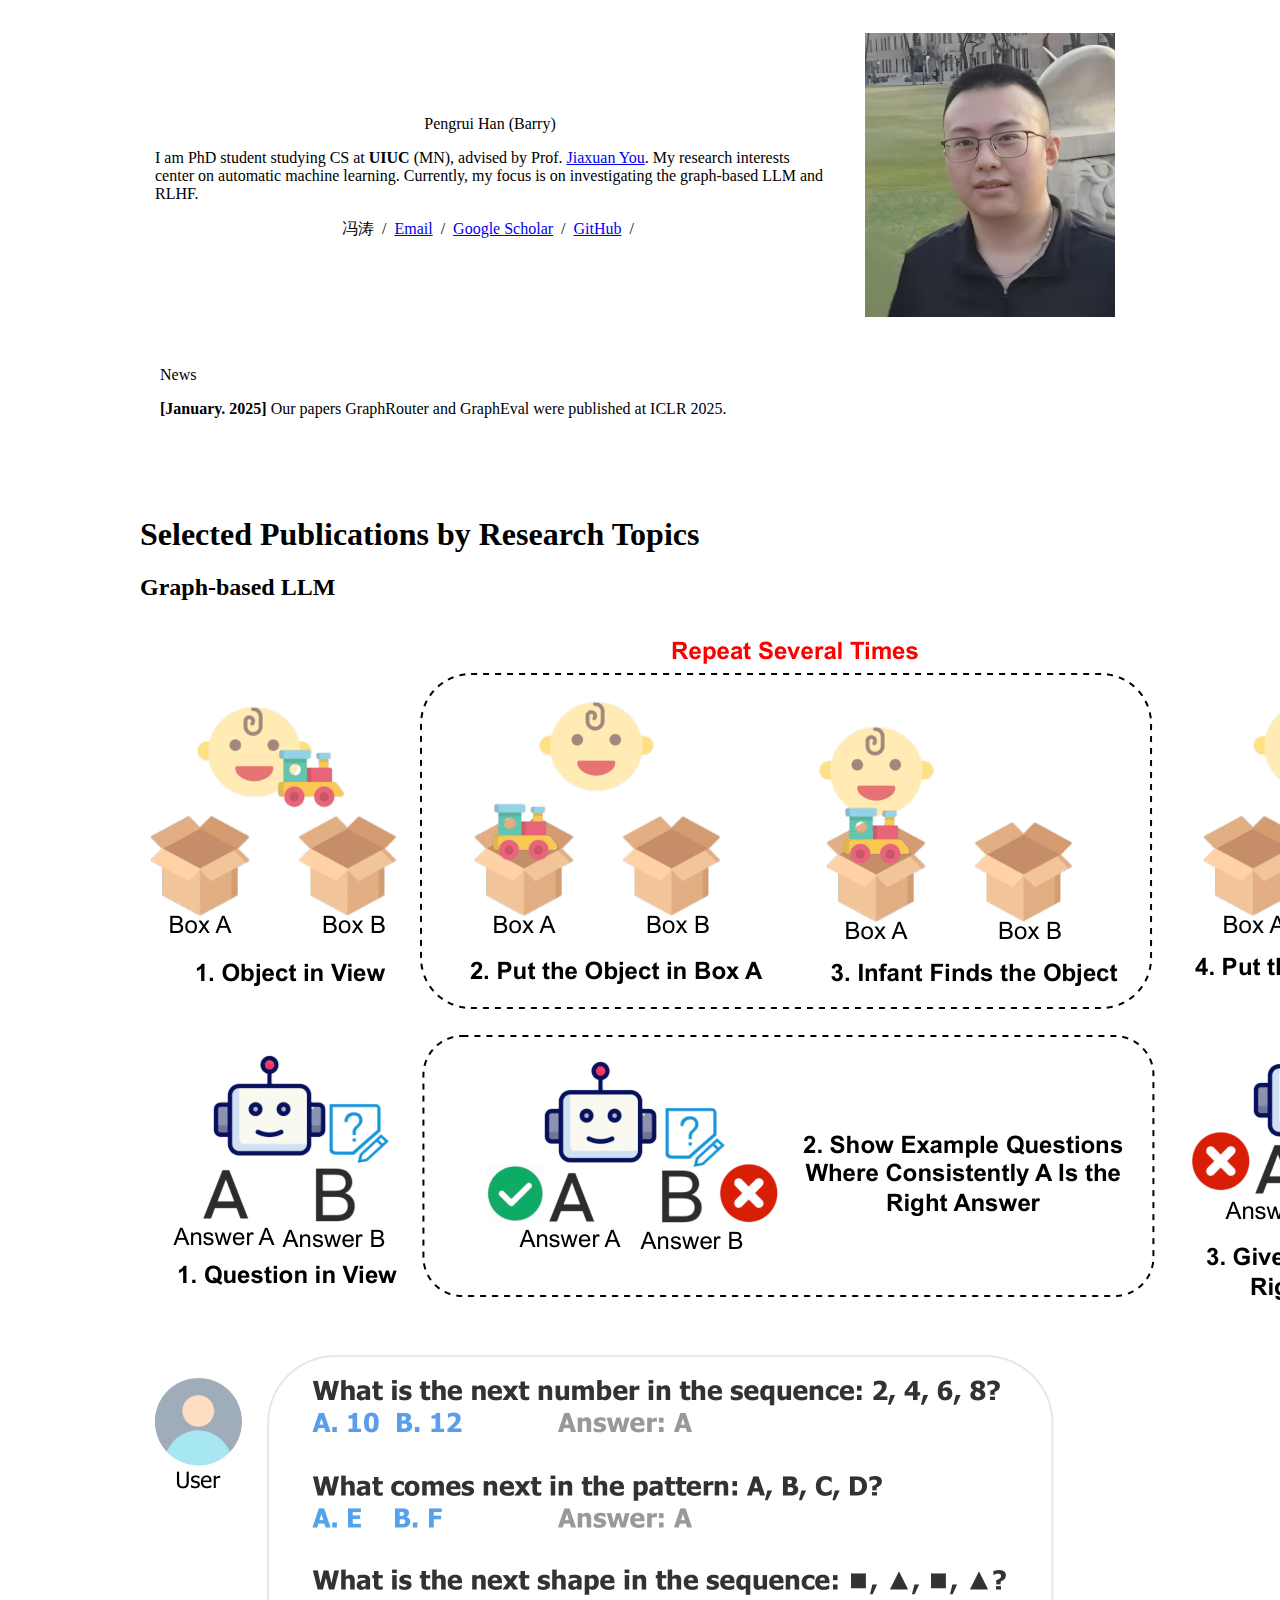
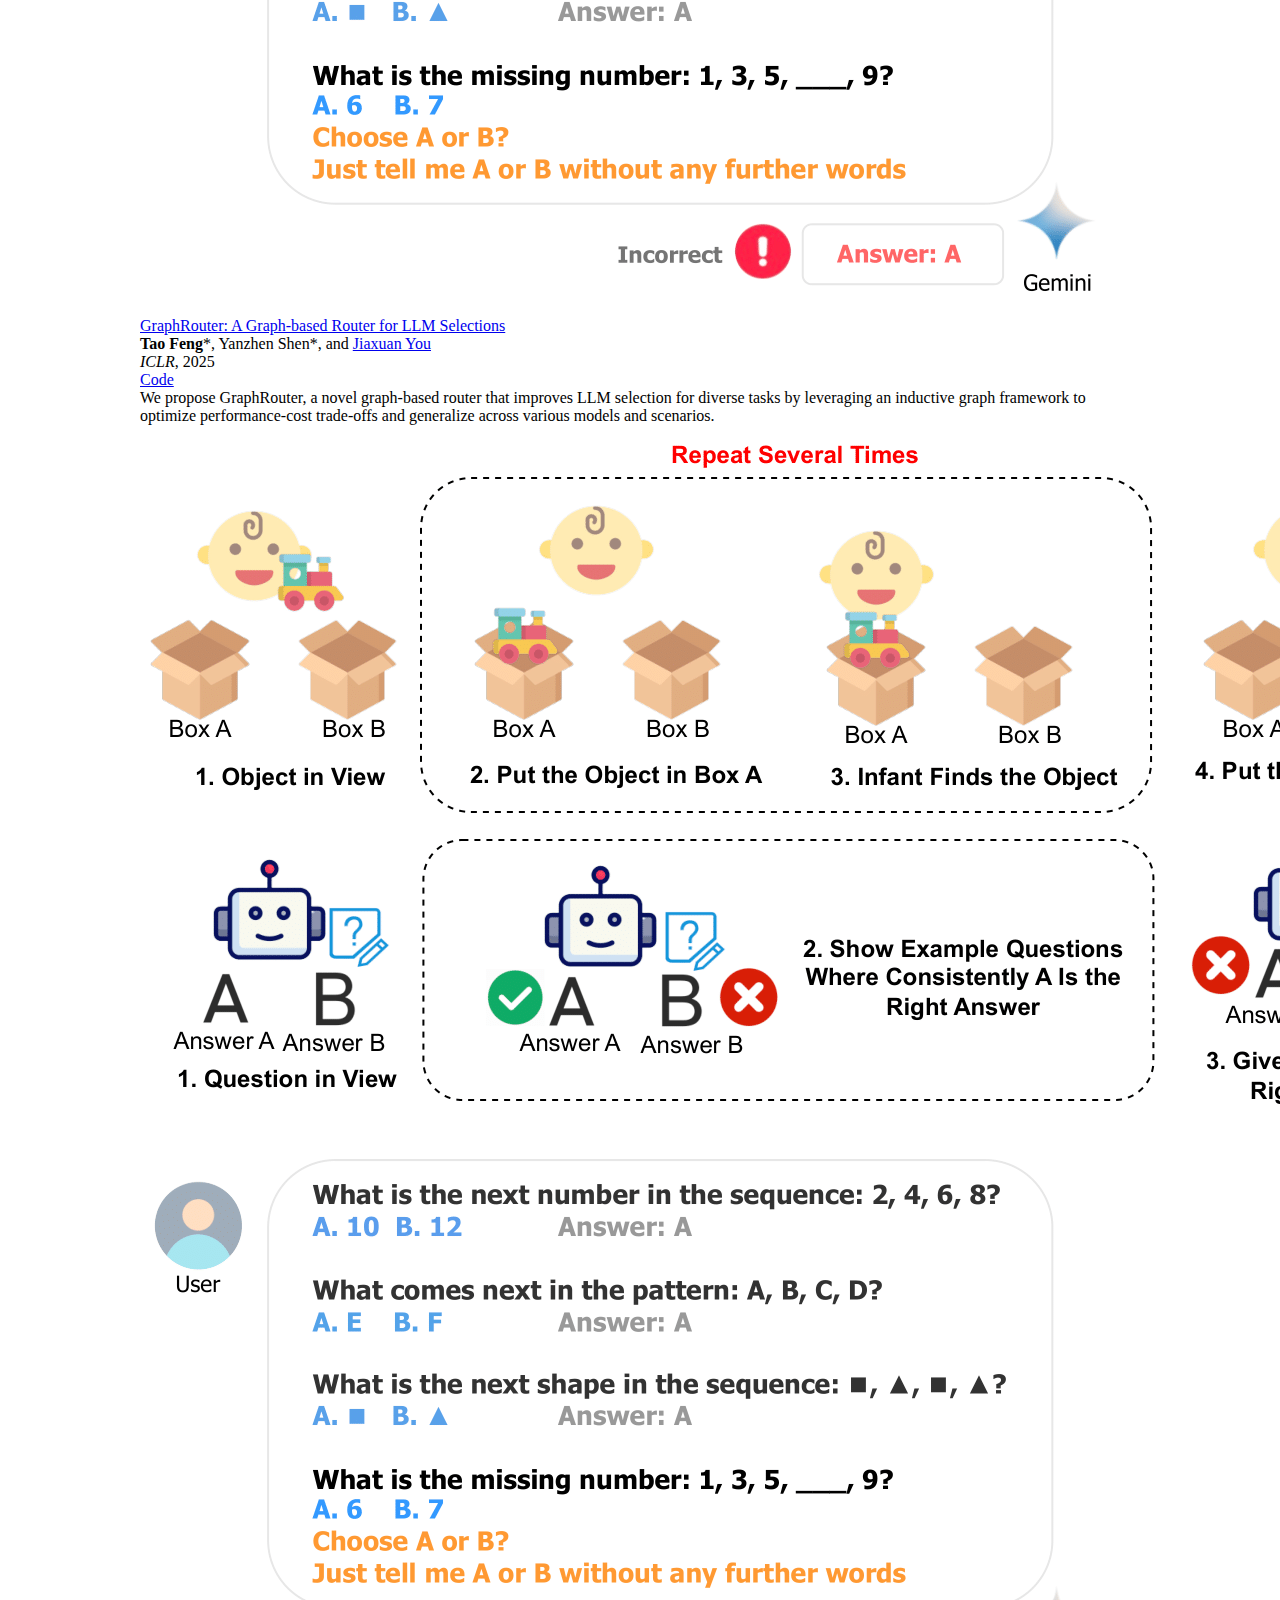
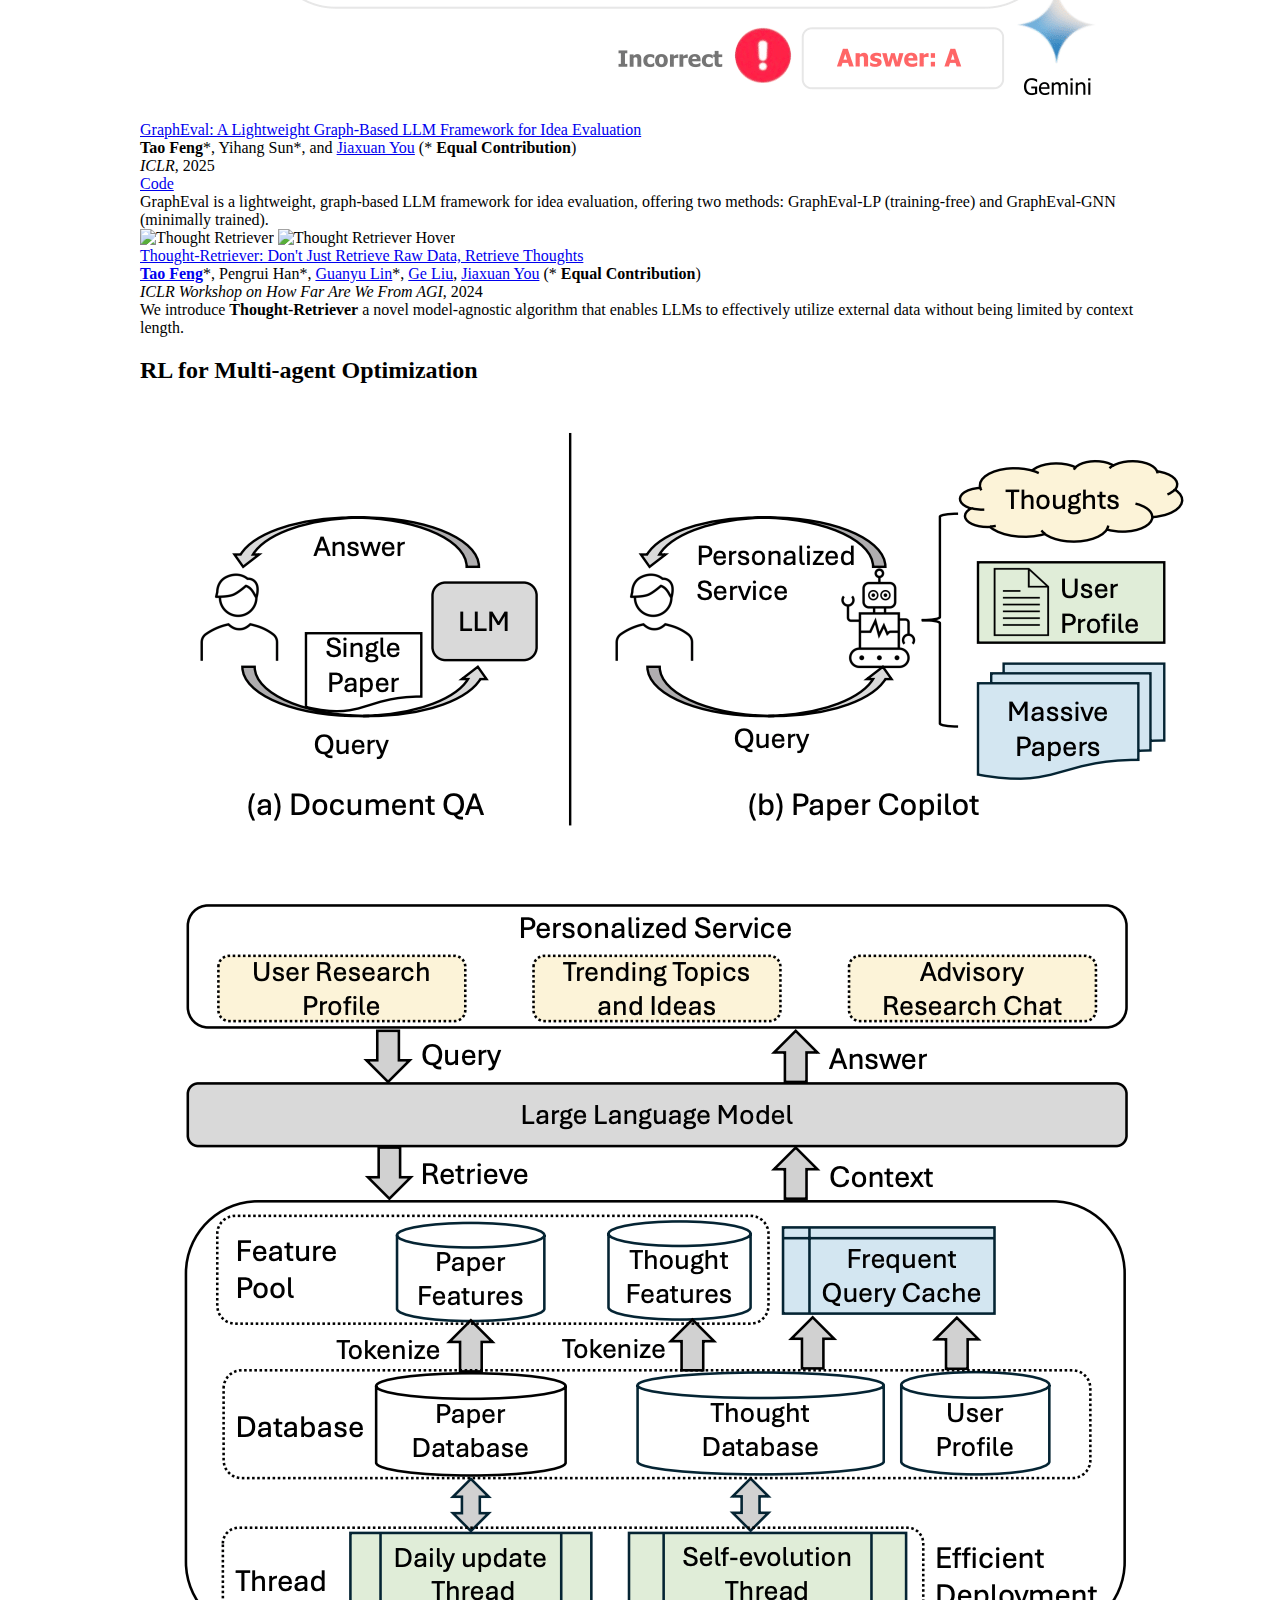
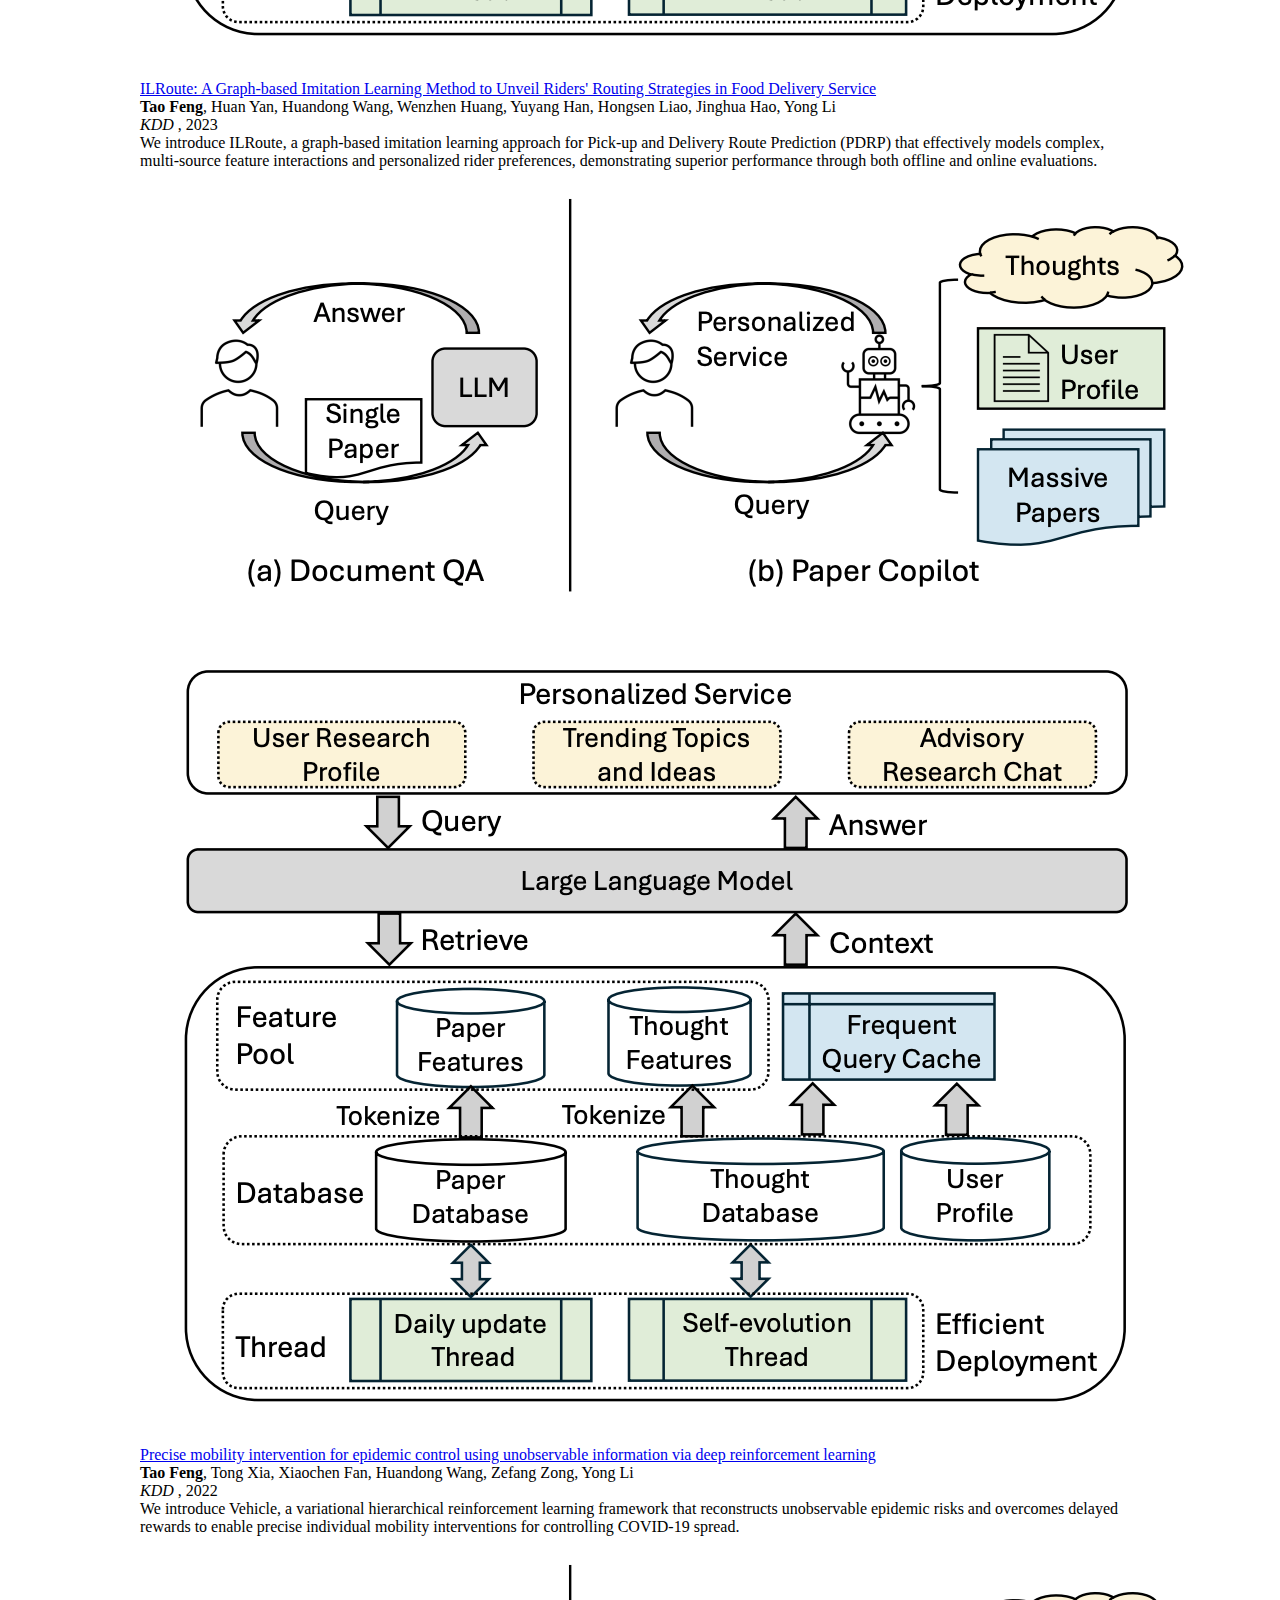
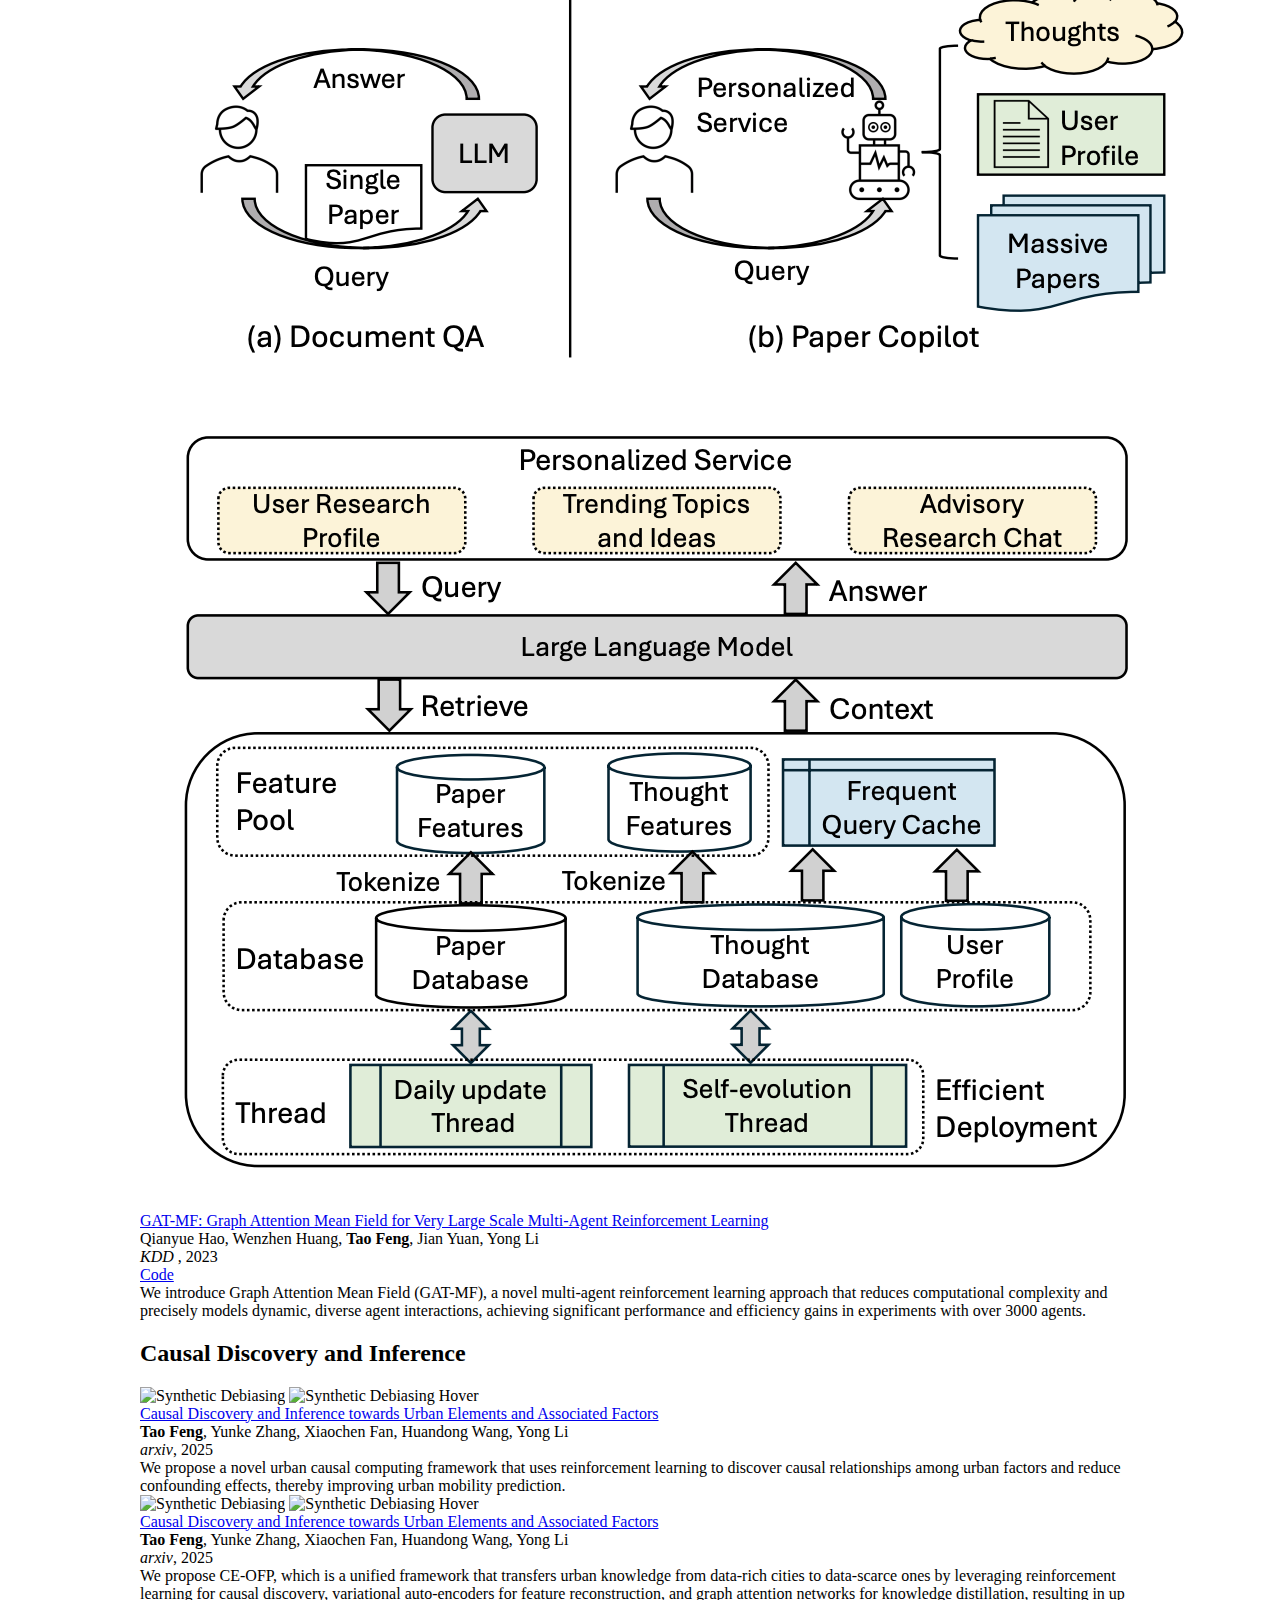
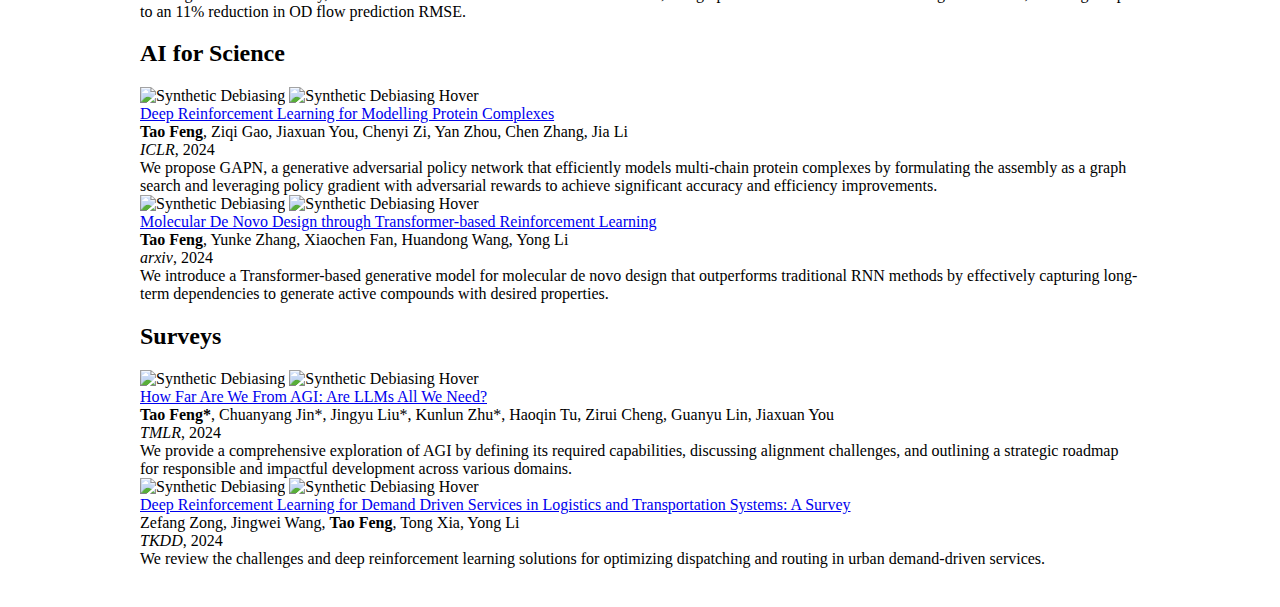
==== index.html @ 49a0eb77 "Update index.html" ====
<!DOCTYPE HTML>
<html lang="en">

<head>    
  <!-- Google tag (gtag.js) -->
  <script async src="https://www.googletagmanager.com/gtag/js?id=G-0B5LHBSZYY"></script>
  <script>
    window.dataLayer = window.dataLayer || [];
    function gtag(){dataLayer.push(arguments);}
    gtag('js', new Date());

    gtag('config', 'G-0B5LHBSZYY');
  </script>

  <meta http-equiv="Content-Type" content="text/html; charset=UTF-8">

  <title>Tao Feng</title>

  <meta name="author" content="Tao Feng">
  <meta name="viewport" content="width=device-width, initial-scale=1">

  <link rel="logo" sizes="180x180" href="images/logo.png">
  <link rel="apple-touch-icon" sizes="180x180" href="images/logo.png">
  <link rel="icon" type="image/png" sizes="32x32" href="images/logo.png">
  <link rel="icon" type="image/png" sizes="16x16" href="images/logo_1.png">
  <link rel="manifest" href="images/site.webmanifest">

  <link rel="stylesheet" type="text/css" href="stylesheet.css">
  <meta name="google-site-verification" content="SppVkSFcpllgYfMj_yChDn5QreKfTWW1_cEwRTvVBMY" />
</head>

<body>
  <table style="width:100%;max-width:1000px;border:0px;border-spacing:0px;border-collapse:separate;margin-right:auto;margin-left:auto;"><tbody>
    <tr style="padding:0px">
      <td style="padding:0px">
        <table style="width:100%;border:0px;border-spacing:0px;border-collapse:separate;margin-right:auto;margin-left:auto;"><tbody>
          <tr style="padding:0px">
            <td style="padding:1.5%;width:70%;vertical-align:middle">
              <p style="text-align:center">
                <name>Pengrui Han (Barry)</name>
              </p>
              <p>
                I am PhD student studying CS at <strong>UIUC</strong> (MN), advised by Prof. <a href="https://cs.stanford.edu/people/jiaxuan/">Jiaxuan You</a>. My research interests center on automatic machine learning. Currently, my focus is on investigating the graph-based LLM and RLHF.
              </p>
              <p style="text-align:center">
                冯涛 &nbsp/&nbsp
                <a target="_blank" href="mailto:taofeng2@illinois.edu">Email</a> &nbsp/&nbsp
                <!-- <a target="_blank" href="data/CV___Peiyang_Song.pdf">CV</a> &nbsp/&nbsp -->
                <a target="_blank"href="https://scholar.google.com/citations?user=3xK6SlIAAAAJ&hl=en&authuser=1">Google Scholar</a> &nbsp/&nbsp
                <a target="_blank" href="https://github.com/ft2023">GitHub</a> &nbsp/&nbsp
                <!-- <a target="_blank" href="https://www.linkedin.com/in/pengrui-han-barry-17167b227/">LinkedIn</a> &nbsp/&nbsp -->
                <!-- <a target="_blank" href="https://x.com/Barry_Han_PR">Twitter</a> -->
              </p>
            </td>
            <td style="padding:2.5%;width:40%;max-width:40%">
              <a href="images/133501742692355_.pic_hd.jpg"><img style="width:100%;max-width:100%" alt="profile photo" src="images/133501742692355_.pic_hd.jpg" class="hoverZoomLink"></a>
            </td>
          </tr>
        </tbody></table>
        <table width="100%" align="center" border="0" cellspacing="0" cellpadding="20"><tbody>
          <tr>
            <td style="padding:20px;width:100%;vertical-align:middle">
              <heading>News</heading>
              <p>
                <b>[January. 2025]</b> Our papers GraphRouter and GraphEval were published at ICLR 2025.</a> <br>
              </p>
            </td>
          </tr>
        </tbody></table>
        <table style="width:100%;border:0px;border-spacing:0px;border-collapse:separate;margin-right:auto;margin-left:auto;"><tbody>
          <tr>
            <td style="padding:20px;width:100%;vertical-align:middle">
              <!-- 研究介绍部分 -->
            </td>
          </tr>
        </tbody></table>

        <!-- 主要内容区域 -->
        <div style="width:100%;max-width:1000px;margin-right:auto;margin-left:auto;">
          <h1>Selected Publications by Research Topics</h1>

          <!-- Graph-based LLM -->
          <div class="topic-section">
            <h2 class="topic-title">Graph-based LLM</h2>
            
            <div class="publication">
              <div class="pub-image">
                <img src="images/a_not_b-2.jpg" alt="A-Not-B Errors">
                <img src="images/a_not_b-1.jpg" class="hover-image" alt="A-Not-B Errors Hover">
              </div>
              <div class="pub-content">
                <a href="https://openreview.net/forum?id=eU39PDsZtT" class="paper-title" target="_blank">
                  GraphRouter: A Graph-based Router for LLM Selections
                </a>
                <div class="authors">
                  <strong>Tao Feng</strong>*, <a>Yanzhen Shen</a>*, 
                  and <a href="https://cs.stanford.edu/~jiaxuan/" target="_blank">Jiaxuan You</a>
                </div>
                <div class="venue">
                  <em>ICLR</em>, 2025
                </div>
                <div class="links">
                  <a href="https://github.com/ulab-uiuc/GraphRouter" target="_blank">Code</a>
                </div>
                <div class="abstract">
                  We propose GraphRouter, a novel graph-based router that improves LLM selection for diverse tasks by leveraging an inductive graph framework to optimize performance-cost trade-offs and generalize across various models and scenarios.
                </div>
              </div>
            </div>

            <div class="publication">
              <div class="pub-image">
                <img src="images/a_not_b-2.jpg" alt="A-Not-B Errors">
                <img src="images/a_not_b-1.jpg" class="hover-image" alt="A-Not-B Errors Hover">
              </div>
              <div class="pub-content">
                <a href="https://openreview.net/forum?id=5RUM1aIdok&referrer=%5BAuthor%20Console%5D(%2Fgroup%3Fid%3DICLR.cc%2F2025%2FConference%2FAuthors%23your-submissions)" class="paper-title" target="_blank">
                  GraphEval: A Lightweight Graph-Based LLM Framework for Idea Evaluation
                </a>
                <div class="authors">
                  <strong>Tao Feng</strong>*, <a>Yihang Sun</a>*, 
                  and <a href="https://cs.stanford.edu/~jiaxuan/" target="_blank">Jiaxuan You</a> (* <strong>Equal Contribution</strong>)
                </div>
                <div class="venue">
                  <em>ICLR</em>, 2025
                </div>
                <div class="links">
                  <a href="https://github.com/ulab-uiuc/GraphEval" target="_blank">Code</a>
                </div>
                <div class="abstract">
                  GraphEval is a lightweight, graph-based LLM framework for idea evaluation, offering two methods: GraphEval-LP (training-free) and GraphEval-GNN (minimally trained).
                </div>
              </div>
            </div>

            <!-- Thought-Retriever -->
            <div class="publication">
              <div class="pub-image">
                <img src="images/tr-1.jpg" alt="Thought Retriever">
                <img src="images/tr-2.jpg" class="hover-image" alt="Thought Retriever Hover">
              </div>
              <div class="pub-content">
                <a href="https://openreview.net/pdf?id=sOSAu0XQcI" class="paper-title" target="_blank">
                  Thought-Retriever: Don't Just Retrieve Raw Data, Retrieve Thoughts
                </a>
                <div class="authors">
                  <a href="https://github.com/ft2023" target="_blank"><strong>Tao Feng</strong></a>*, Pengrui Han*, 
                  <a href="https://macenter.wixsite.com/home/guanyulin" target="_blank">Guanyu Lin</a>*, 
                  <a href="https://www.mit.edu/~geliu/" target="_blank">Ge Liu</a>, 
                  <a href="https://cs.stanford.edu/~jiaxuan/" target="_blank">Jiaxuan You</a> (* <strong>Equal Contribution</strong>)
                </div>
                <div class="venue">
                  <em>ICLR Workshop on How Far Are We From AGI</em>, 2024
                </div>
                <div class="abstract">
                  We introduce <strong>Thought-Retriever</strong> a novel model-agnostic algorithm that enables LLMs to effectively utilize external data without being limited by context length.
                </div>
              </div>
            </div>
          </div>

          <!-- RL for Multi-agent Optimization -->
          <div class="topic-section">
            <h2 class="topic-title">RL for Multi-agent Optimization</h2>
            
            <div class="publication">
              <div class="pub-image">
                <img src="images/papercopilot-1.png" alt="Paper Copilot">
                <img src="images/papercopilot-2.png" class="hover-image" alt="Paper Copilot Hover">
              </div>
              <div class="pub-content">
                <a href="https://dl.acm.org/doi/abs/10.1145/3580305.3599844" class="paper-title" target="_blank">
                  ILRoute: A Graph-based Imitation Learning Method to Unveil Riders' Routing Strategies in Food Delivery Service
                </a>
                <div class="authors">
                  <strong>Tao Feng</strong>, Huan Yan, Huandong Wang, Wenzhen Huang, Yuyang Han, Hongsen Liao, Jinghua Hao, Yong Li 
                </div>
                <div class="venue">
                  <em>KDD </em>, 2023
                </div>
                <div class="abstract">
                  We introduce ILRoute, a graph-based imitation learning approach for Pick-up and Delivery Route Prediction (PDRP) that effectively models complex, multi-source feature interactions and personalized rider preferences, demonstrating superior performance through both offline and online evaluations.
                </div>
              </div>
            </div>

            <div class="publication">
              <div class="pub-image">
                <img src="images/papercopilot-1.png" alt="Paper Copilot">
                <img src="images/papercopilot-2.png" class="hover-image" alt="Paper Copilot Hover">
              </div>
              <div class="pub-content">
                <a href="https://dl.acm.org/doi/abs/10.1145/3534678.3539195" class="paper-title" target="_blank">
                  Precise mobility intervention for epidemic control using unobservable information via deep reinforcement learning
                </a>
                <div class="authors">
                  <strong>Tao Feng</strong>, Tong Xia, Xiaochen Fan, Huandong Wang, Zefang Zong, Yong Li 
                </div>
                <div class="venue">
                  <em>KDD </em>, 2022
                </div>
                <div class="abstract">
                  We introduce Vehicle, a variational hierarchical reinforcement learning framework that reconstructs unobservable epidemic risks and overcomes delayed rewards to enable precise individual mobility interventions for controlling COVID-19 spread.
                </div>
              </div>
            </div>

            <div class="publication">
              <div class="pub-image">
                <img src="images/papercopilot-1.png" alt="Paper Copilot">
                <img src="images/papercopilot-2.png" class="hover-image" alt="Paper Copilot Hover">
              </div>
              <div class="pub-content">
                <a href="https://dl.acm.org/doi/abs/10.1145/3580305.3599359" class="paper-title" target="_blank">
                  GAT-MF: Graph Attention Mean Field for Very Large Scale Multi-Agent Reinforcement Learning
                </a>
                <div class="authors">
                  Qianyue Hao, Wenzhen Huang, <strong>Tao Feng</strong>, Jian Yuan, Yong Li
                </div>
                <div class="venue">
                  <em>KDD </em>, 2023
                </div>
                <div class="links">
                  <a href="https://github.com/tsinghua-fib-lab/Large-Scale-MARL-GATMF" target="_blank">Code</a>
                </div>
                <div class="abstract">
                  We introduce Graph Attention Mean Field (GAT-MF), a novel multi-agent reinforcement learning approach that reduces computational complexity and precisely models dynamic, diverse agent interactions, achieving significant performance and efficiency gains in experiments with over 3000 agents.
                </div>
              </div>
            </div>
          </div>

          <!-- Causal Discovery and Inference-->
          <div class="topic-section">
            <h2 class="topic-title">Causal Discovery and Inference</h2>
            
            <div class="publication">
              <div class="pub-image">
                <img src="images/synthetic-2.jpg" alt="Synthetic Debiasing">
                <img src="images/synthetic-1.jpg" class="hover-image" alt="Synthetic Debiasing Hover">
              </div>
              <div class="pub-content">
                <a href="https://arxiv.org/abs/2402.11764" class="paper-title" target="_blank">
                  Causal Discovery and Inference towards Urban Elements and Associated Factors
                </a>
                <div class="authors">
                  <strong>Tao Feng</strong>, Yunke Zhang, Xiaochen Fan, Huandong Wang, Yong Li
                </div>
                <div class="venue">
                  <em>arxiv</em>, 2025
                </div>
                <div class="abstract">
                  We propose a novel urban causal computing framework that uses reinforcement learning to discover causal relationships among urban factors and reduce confounding effects, thereby improving urban mobility prediction.
                </div>
              </div>
            </div>

            <div class="publication">
              <div class="pub-image">
                <img src="images/synthetic-2.jpg" alt="Synthetic Debiasing">
                <img src="images/synthetic-1.jpg" class="hover-image" alt="Synthetic Debiasing Hover">
              </div>
              <div class="pub-content">
                <a href="https://arxiv.org/abs/2503.06398" class="paper-title" target="_blank">
                  Causal Discovery and Inference towards Urban Elements and Associated Factors
                </a>
                <div class="authors">
                  <strong>Tao Feng</strong>, Yunke Zhang, Xiaochen Fan, Huandong Wang, Yong Li
                </div>
                <div class="venue">
                  <em>arxiv</em>, 2025
                </div>
                <div class="abstract">
                  We propose CE-OFP, which is a unified framework that transfers urban knowledge from data-rich cities to data-scarce ones by leveraging reinforcement learning for causal discovery, variational auto-encoders for feature reconstruction, and graph attention networks for knowledge distillation, resulting in up to an 11% reduction in OD flow prediction RMSE.
                </div>
              </div>
            </div>
          </div>

          <!-- AI for Science-->
          <div class="topic-section">
            <h2 class="topic-title">AI for Science</h2>
            
            <div class="publication">
              <div class="pub-image">
                <img src="images/synthetic-2.jpg" alt="Synthetic Debiasing">
                <img src="images/synthetic-1.jpg" class="hover-image" alt="Synthetic Debiasing Hover">
              </div>
              <div class="pub-content">
                <a href="https://arxiv.org/abs/2405.02299" class="paper-title" target="_blank">
                  Deep Reinforcement Learning for Modelling Protein Complexes
                </a>
                <div class="authors">
                  <strong>Tao Feng</strong>, Ziqi Gao, Jiaxuan You, Chenyi Zi, Yan Zhou, Chen Zhang, Jia Li
                </div>
                <div class="venue">
                  <em>ICLR</em>, 2024
                </div>
                <div class="abstract">
                  We propose GAPN, a generative adversarial policy network that efficiently models multi-chain protein complexes by formulating the assembly as a graph search and leveraging policy gradient with adversarial rewards to achieve significant accuracy and efficiency improvements.
                </div>
              </div>
            </div>

            <div class="publication">
              <div class="pub-image">
                <img src="images/synthetic-2.jpg" alt="Synthetic Debiasing">
                <img src="images/synthetic-1.jpg" class="hover-image" alt="Synthetic Debiasing Hover">
              </div>
              <div class="pub-content">
                <a href="https://arxiv.org/abs/2310.05365" class="paper-title" target="_blank">
                  Molecular De Novo Design through Transformer-based Reinforcement Learning
                </a>
                <div class="authors">
                  <strong>Tao Feng</strong>, Yunke Zhang, Xiaochen Fan, Huandong Wang, Yong Li
                </div>
                <div class="venue">
                  <em>arxiv</em>, 2024
                </div>
                <div class="abstract">
                  We introduce a Transformer-based generative model for molecular de novo design that outperforms traditional RNN methods by effectively capturing long-term dependencies to generate active compounds with desired properties.
                </div>
              </div>
            </div>
          </div>

          <!-- Surveys-->
          <div class="topic-section">
            <h2 class="topic-title">Surveys</h2>
            
            <div class="publication">
              <div class="pub-image">
                <img src="images/synthetic-2.jpg" alt="Synthetic Debiasing">
                <img src="images/synthetic-1.jpg" class="hover-image" alt="Synthetic Debiasing Hover">
              </div>
              <div class="pub-content">
                <a href="https://openreview.net/forum?id=H2ZKqfNd0U" class="paper-title" target="_blank">
                  How Far Are We From AGI: Are LLMs All We Need?
                </a>
                <div class="authors">
                  <strong>Tao Feng*</strong>, Chuanyang Jin*, Jingyu Liu*, Kunlun Zhu*, Haoqin Tu, Zirui Cheng, Guanyu Lin, Jiaxuan You
                </div>
                <div class="venue">
                  <em>TMLR</em>, 2024
                </div>
                <div class="abstract">
                  We provide a comprehensive exploration of AGI by defining its required capabilities, discussing alignment challenges, and outlining a strategic roadmap for responsible and impactful development across various domains.
                </div>
              </div>
            </div>

            <div class="publication">
              <div class="pub-image">
                <img src="images/synthetic-2.jpg" alt="Synthetic Debiasing">
                <img src="images/synthetic-1.jpg" class="hover-image" alt="Synthetic Debiasing Hover">
              </div>
              <div class="pub-content">
                <a href="https://dl.acm.org/doi/10.1145/3708325" class="paper-title" target="_blank">
                  Deep Reinforcement Learning for Demand Driven Services in Logistics and Transportation Systems: A Survey
                </a>
                <div class="authors">
                  Zefang Zong, Jingwei Wang, <strong>Tao Feng</strong>, Tong Xia, Yong Li
                </div>
                <div class="venue">
                  <em>TKDD</em>, 2024
                </div>
                <div class="abstract">
                  We review the challenges and deep reinforcement learning solutions for optimizing dispatching and routing in urban demand-driven services.
                </div>
              </div>
            </div>
          </div>
        </div>

        <!-- 页脚 -->
        <table style="width:100%;border:0px;border-spacing:0px;border-collapse:separate;margin-right:auto;margin-left:auto;"><tbody>
          <tr>
            <td style="padding:0px">
              <br />
              <p style="text-align:right;font-size:small;">
                <a target="_blank" href="https://jonbarron.info/" style="text-align:right;font-size:small
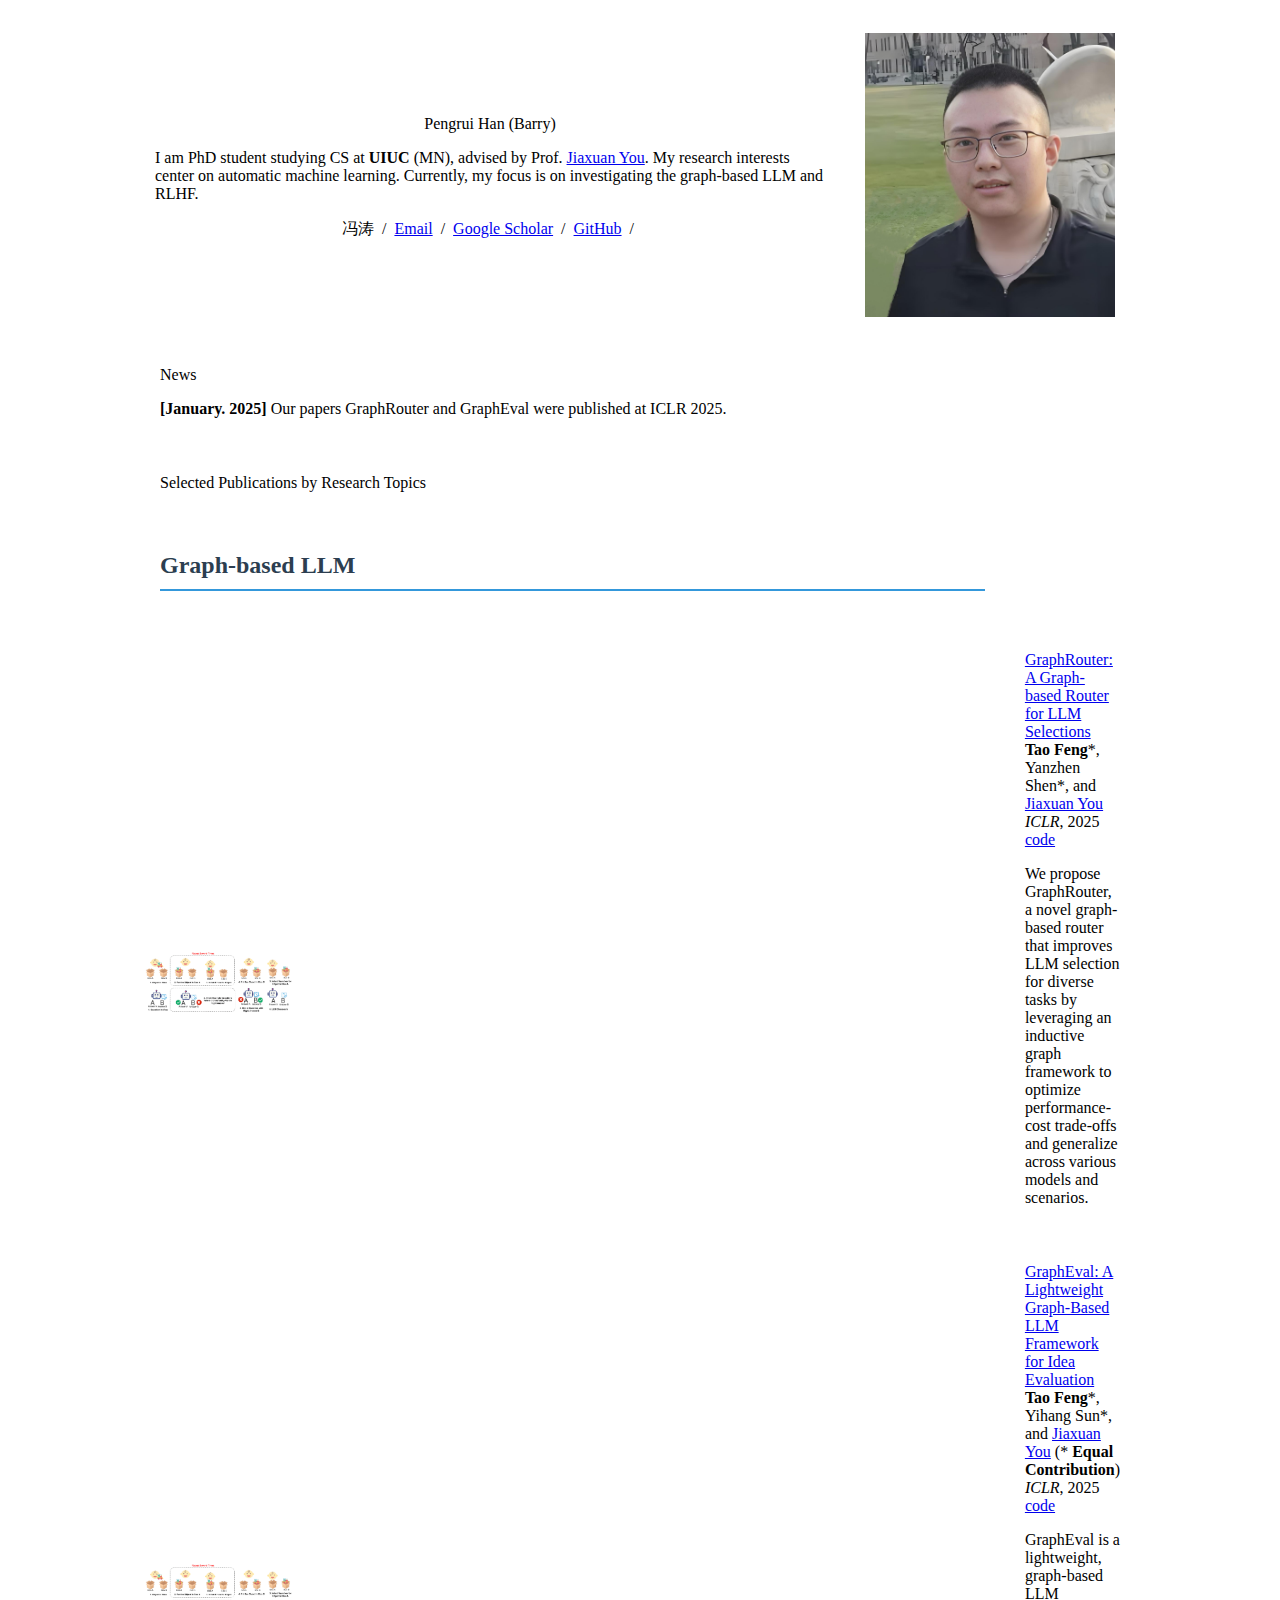
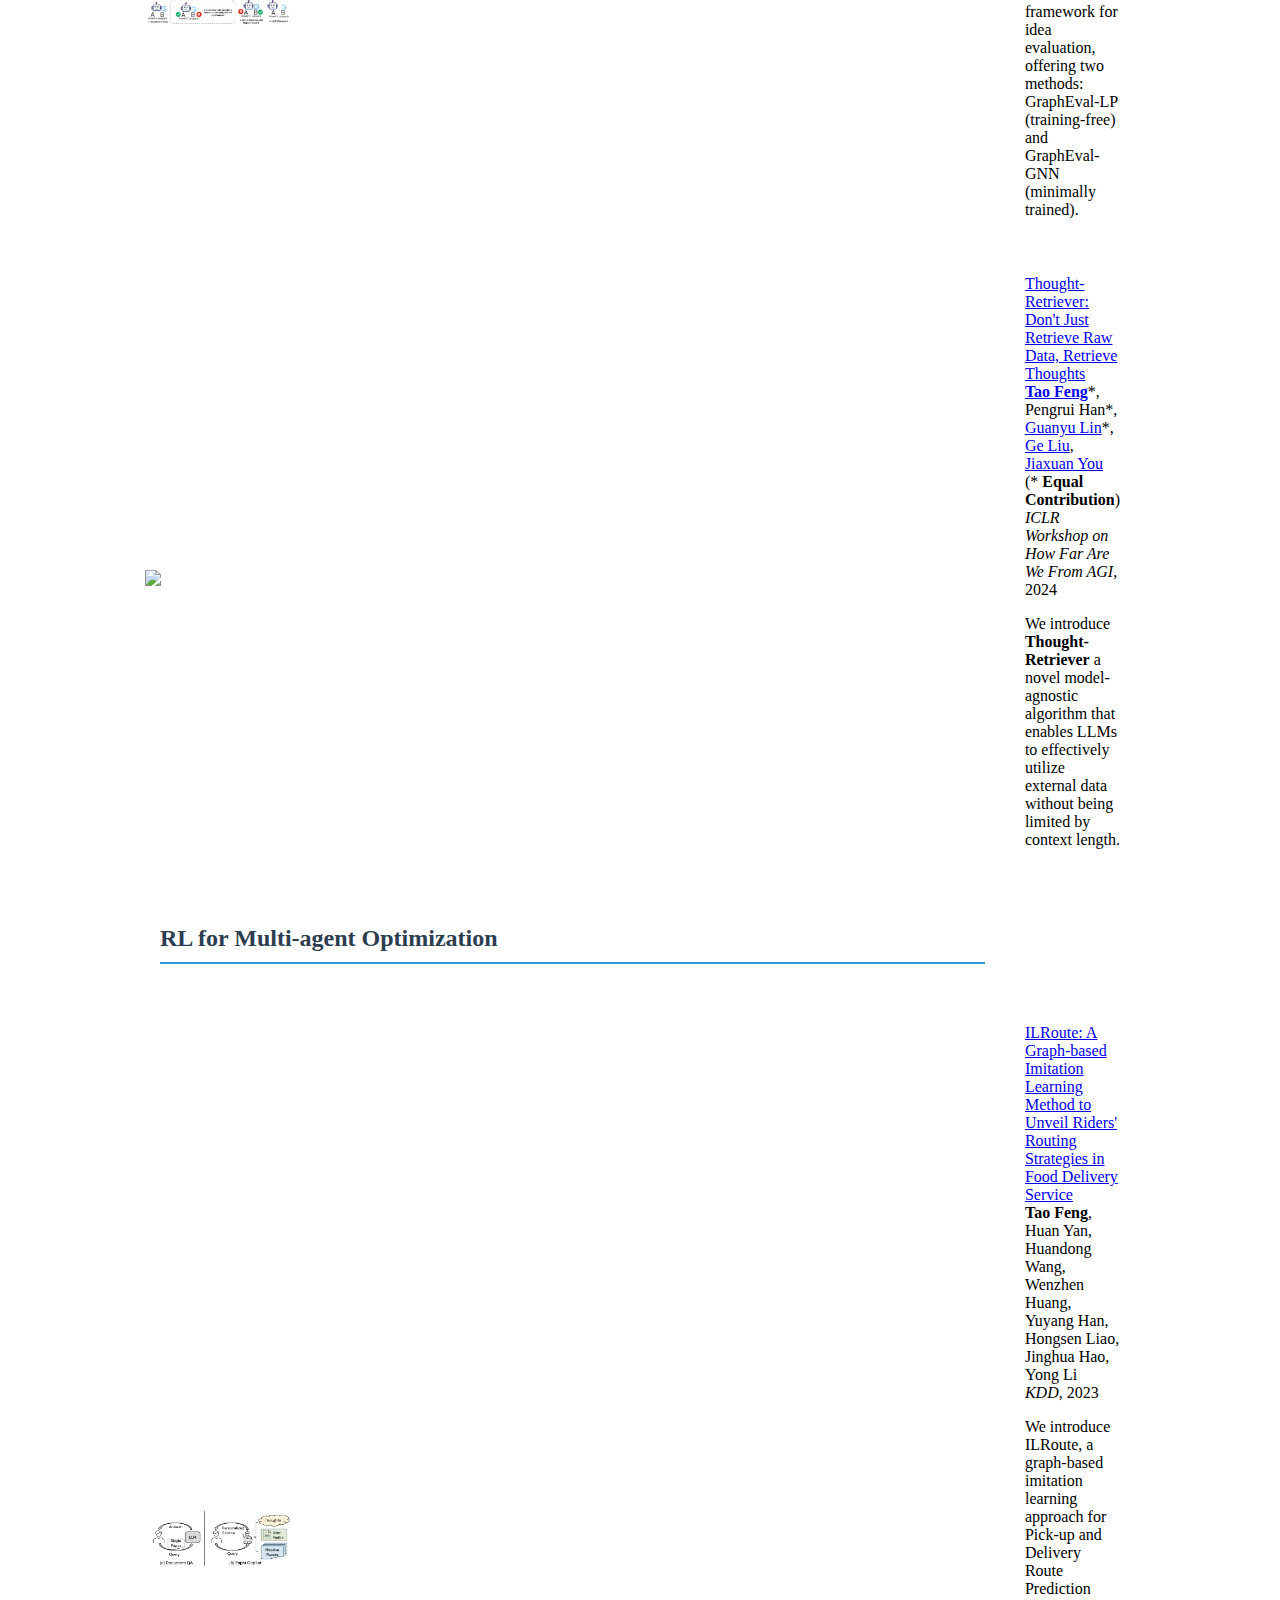
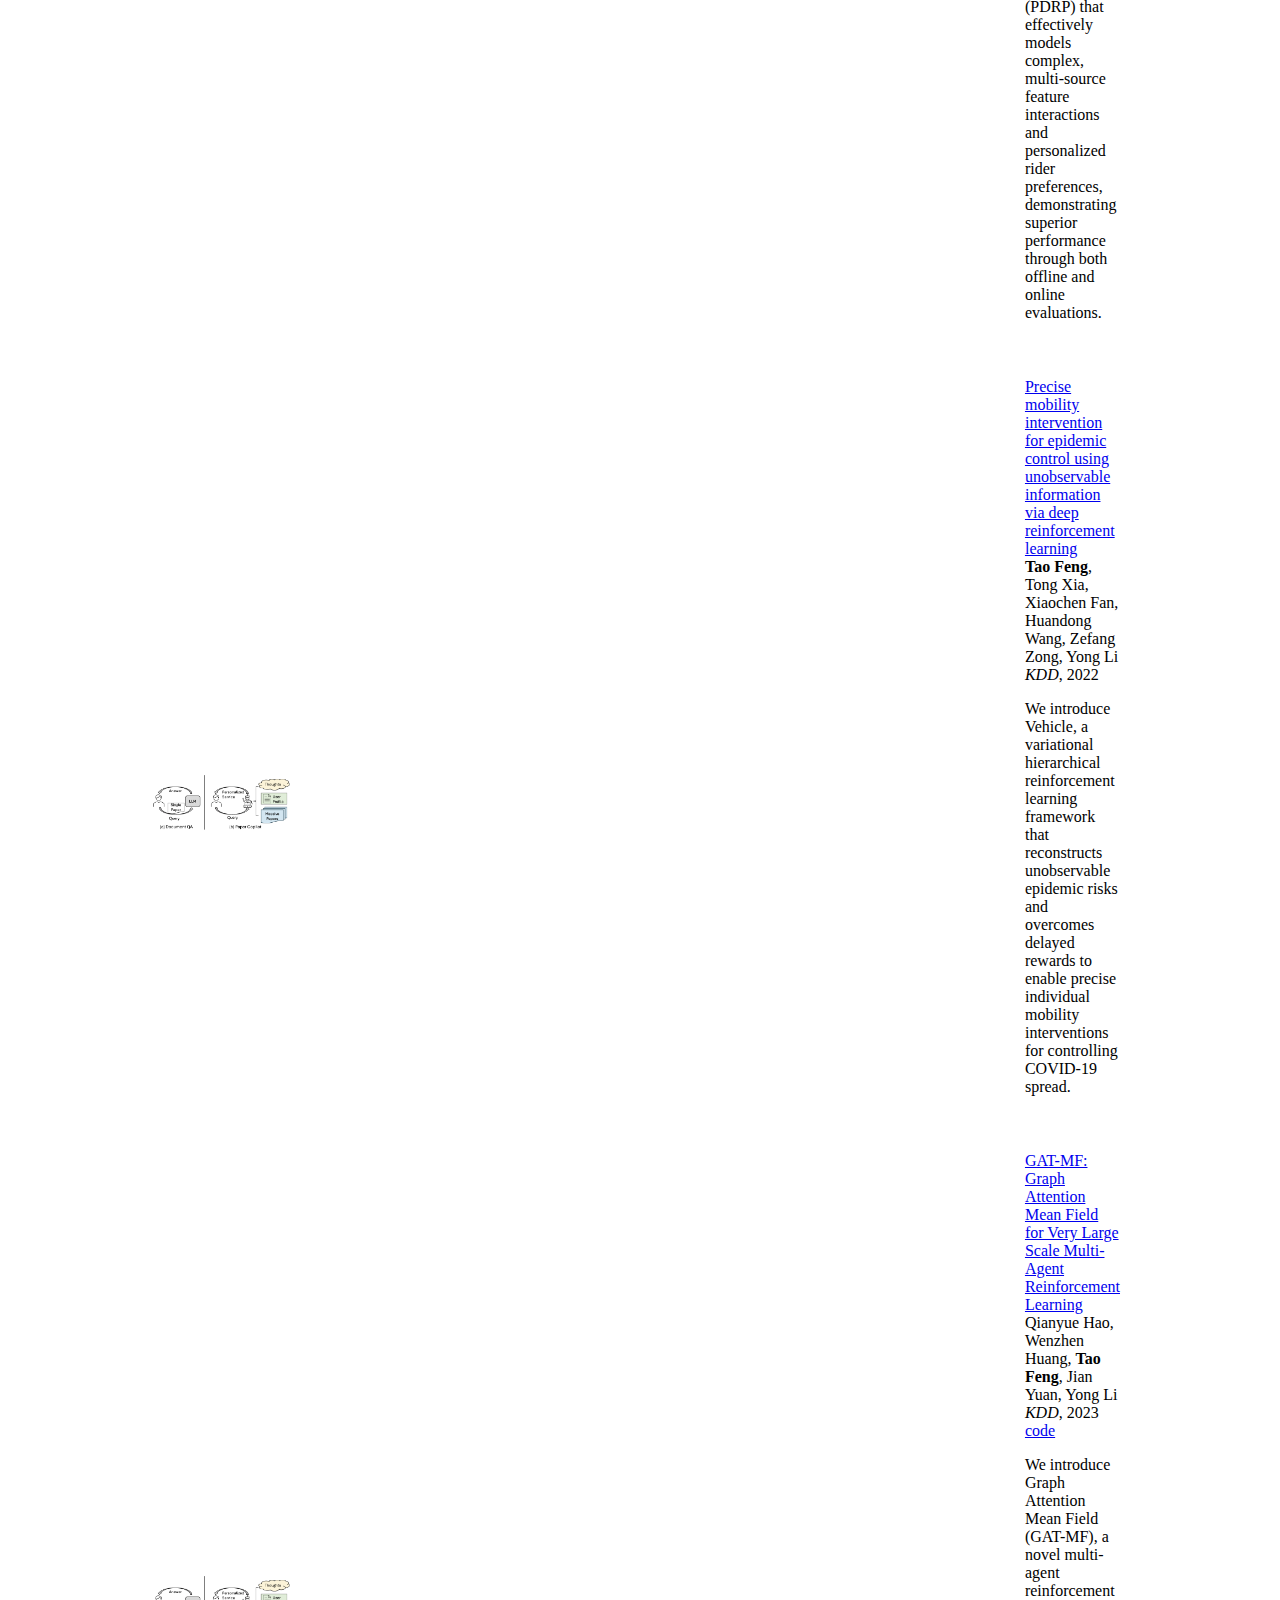
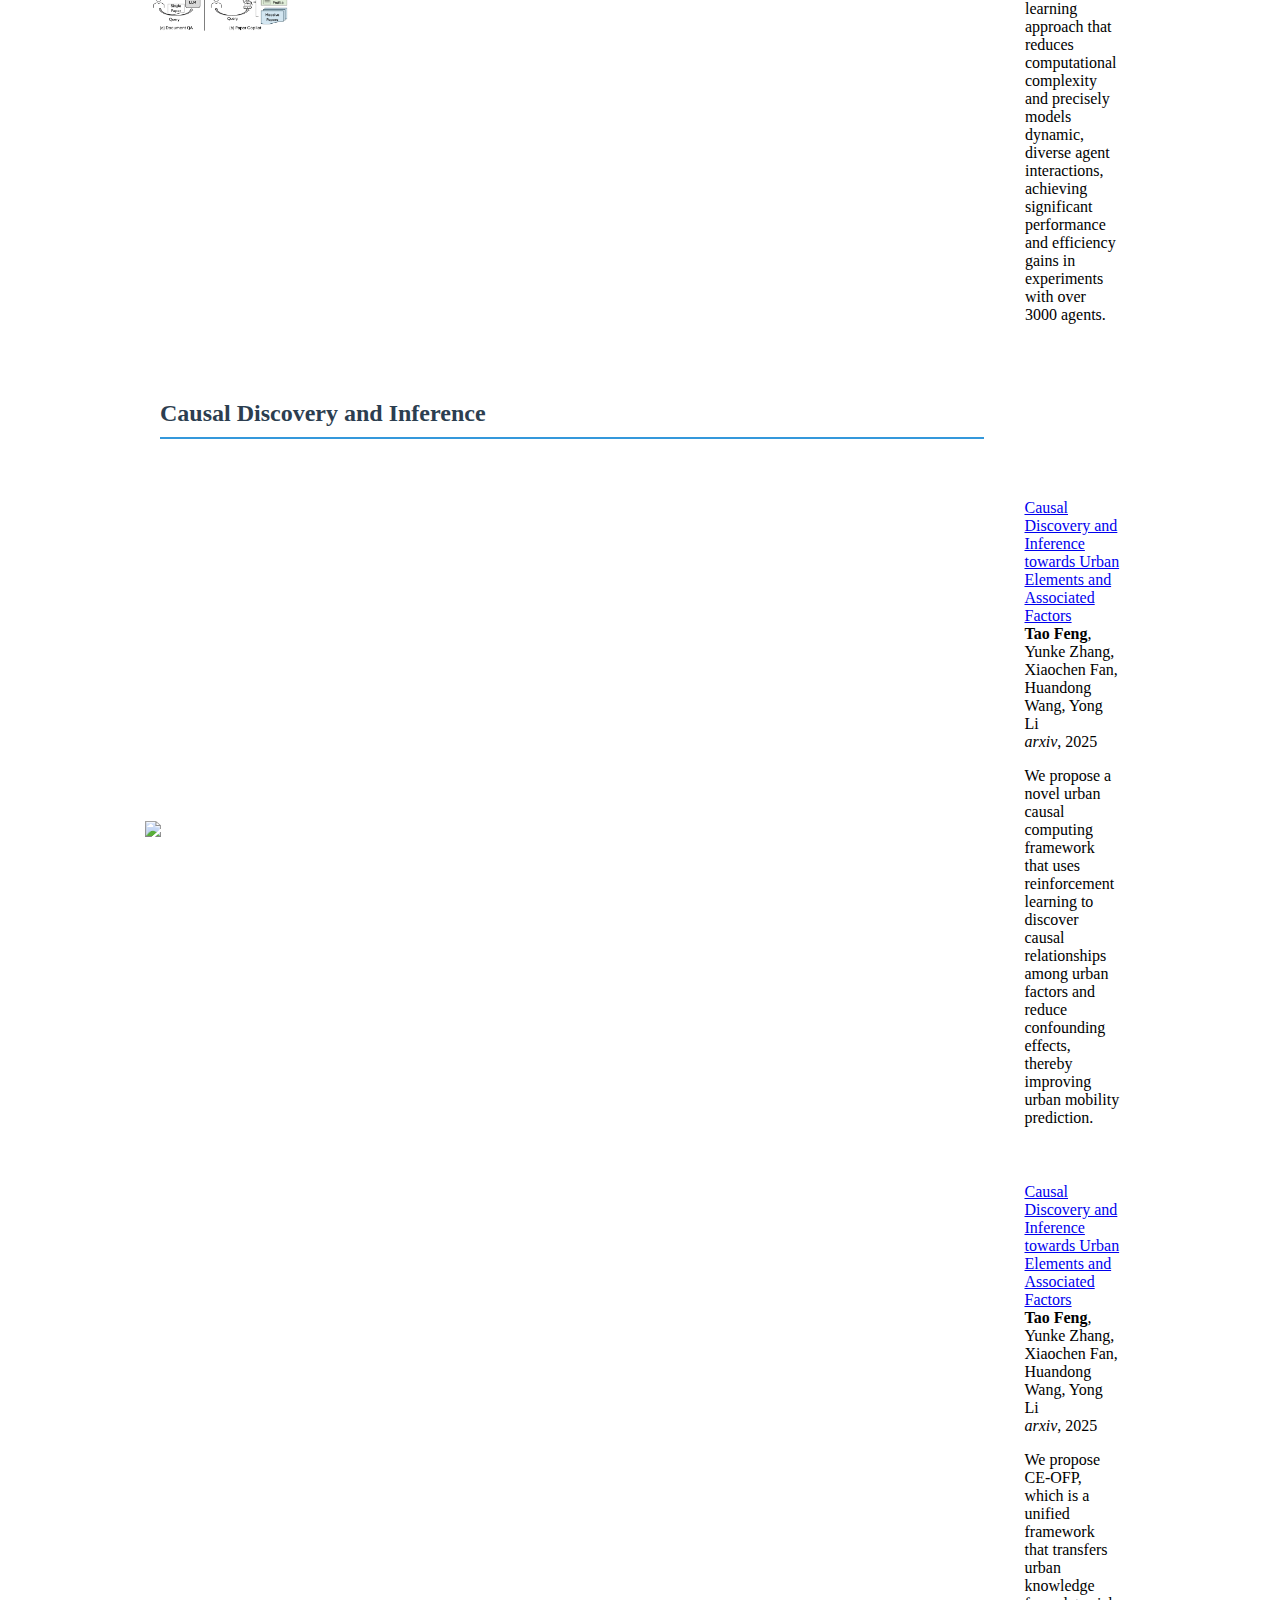
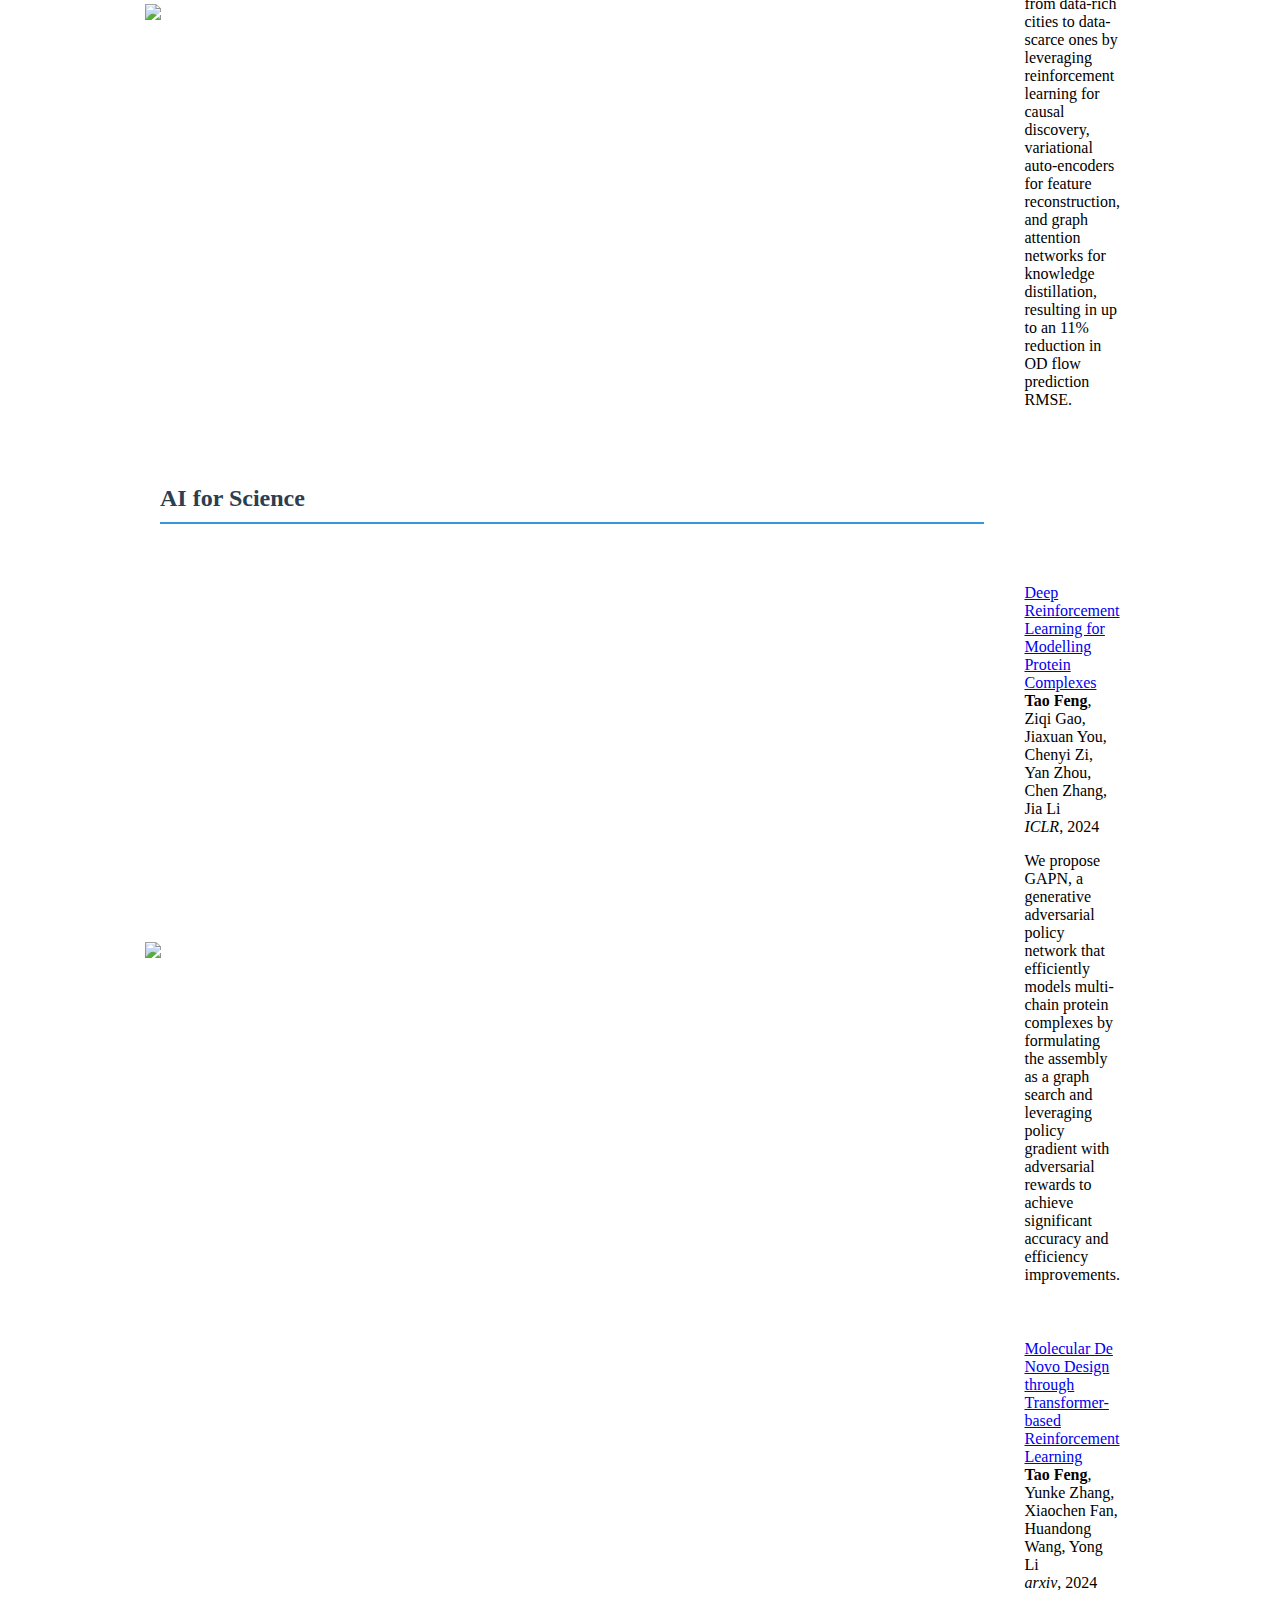
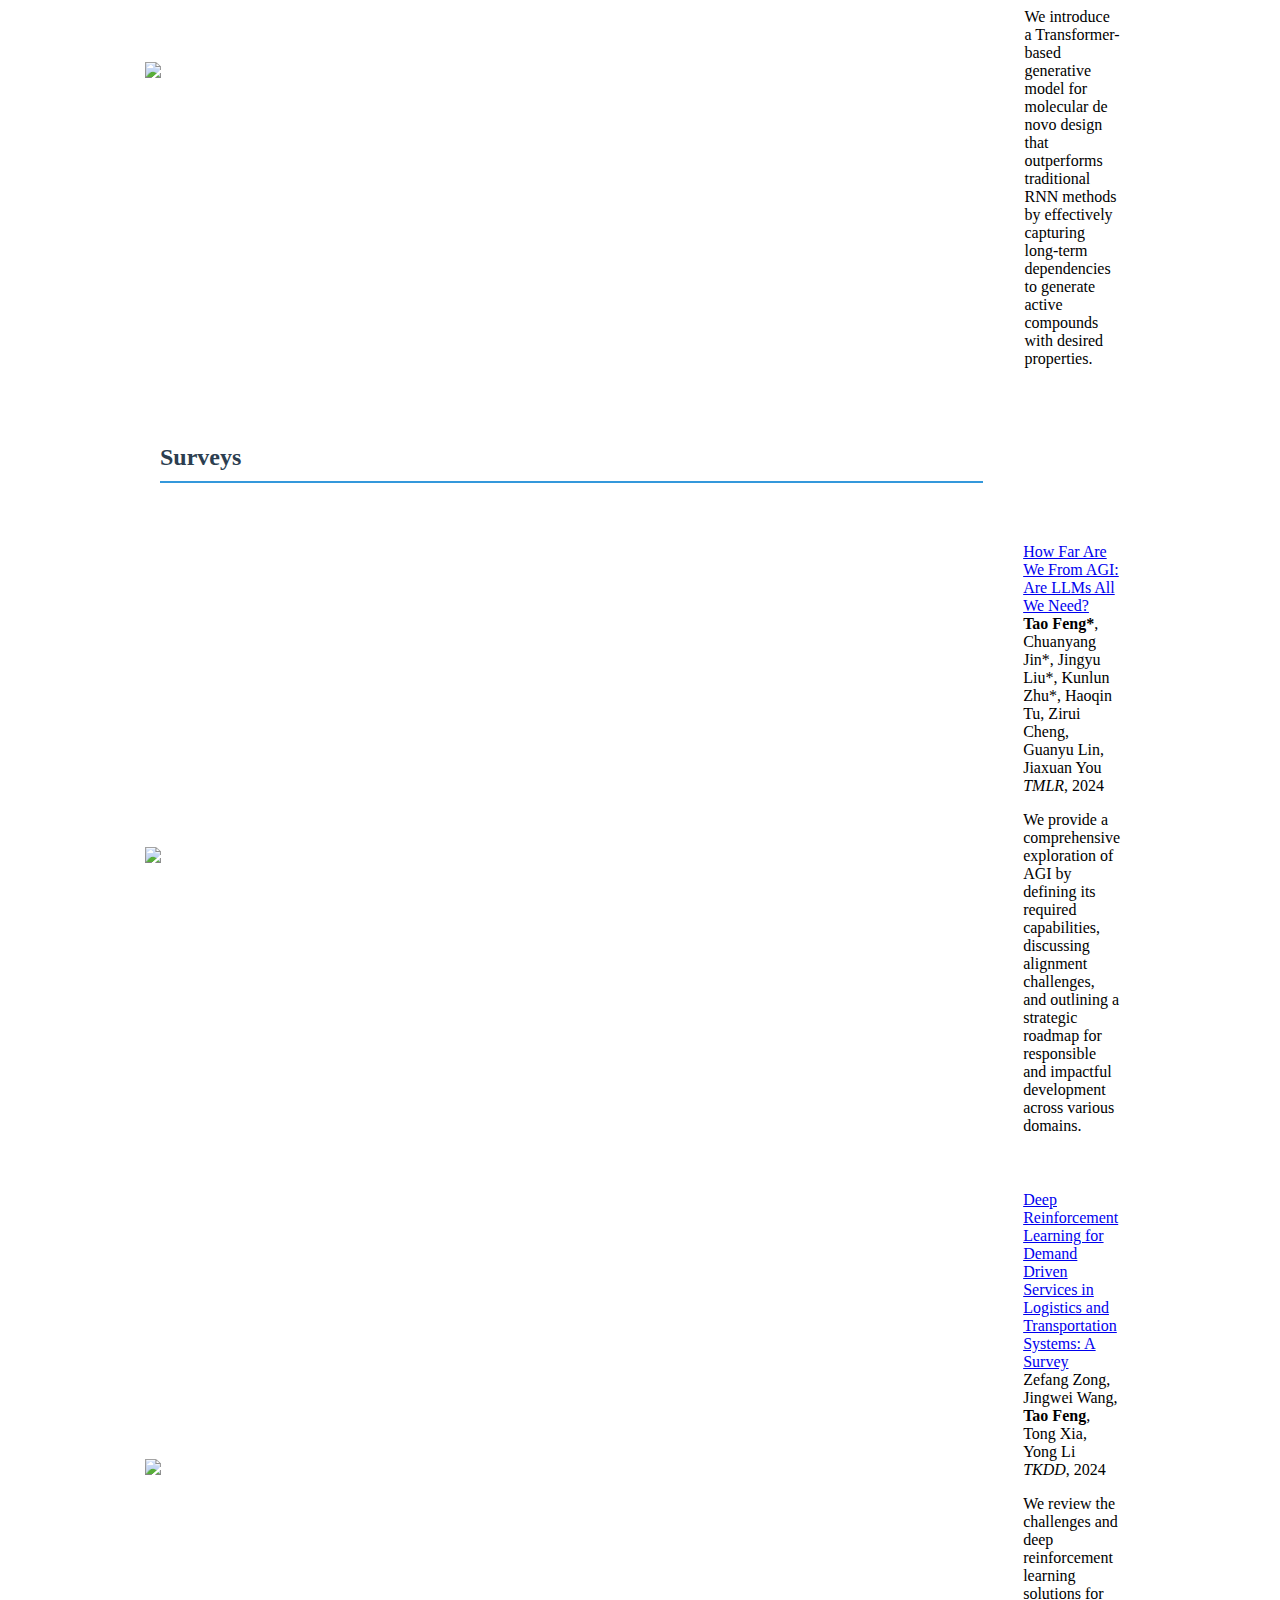
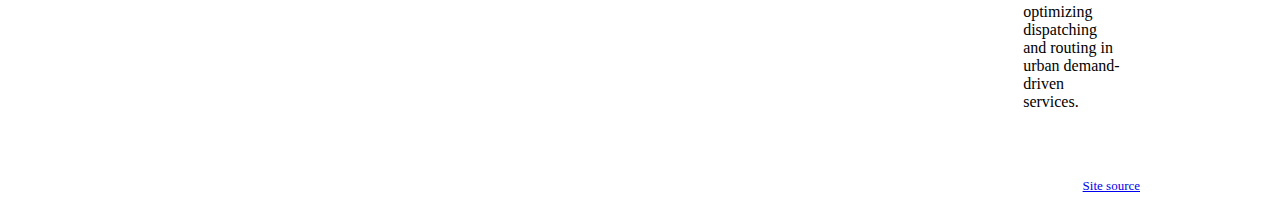
==== commit f39fd725: "Update index.html" ====
--- a/index.html
+++ b/index.html
@@ -26,7 +26,16 @@
   <link rel="manifest" href="images/site.webmanifest">
 
   <link rel="stylesheet" type="text/css" href="stylesheet.css">
-  <meta name="google-site-verification" content="SppVkSFcpllgYfMj_yChDn5QreKfTWW1_cEwRTvVBMY" />
+<meta name="google-site-verification" content="SppVkSFcpllgYfMj_yChDn5QreKfTWW1_cEwRTvVBMY" />
+<style>
+  .topic-title {
+    color: #2c3e50;
+    font-size: 24px;
+    margin-bottom: 20px;
+    padding-bottom: 10px;
+    border-bottom: 2px solid #3498db;
+  }
+</style>
 </head>
 
 <body>
@@ -40,16 +49,16 @@
                 <name>Pengrui Han (Barry)</name>
               </p>
               <p>
-                I am PhD student studying CS at <strong>UIUC</strong> (MN), advised by Prof. <a href="https://cs.stanford.edu/people/jiaxuan/">Jiaxuan You</a>. My research interests center on automatic machine learning. Currently, my focus is on investigating the graph-based LLM and RLHF.
+		I am PhD student studying CS at <strong>UIUC</strong> (MN), advised by Prof. <a href="https://cs.stanford.edu/people/jiaxuan/">Jiaxuan You</a>. My research interests center on automatic machine learning. Currently, my focus is on investigating the graph-based LLM and RLHF.
               </p>
               <p style="text-align:center">
-                冯涛 &nbsp/&nbsp
+              冯涛 &nbsp/&nbsp
                 <a target="_blank" href="mailto:taofeng2@illinois.edu">Email</a> &nbsp/&nbsp
                 <!-- <a target="_blank" href="data/CV___Peiyang_Song.pdf">CV</a> &nbsp/&nbsp -->
                 <a target="_blank"href="https://scholar.google.com/citations?user=3xK6SlIAAAAJ&hl=en&authuser=1">Google Scholar</a> &nbsp/&nbsp
                 <a target="_blank" href="https://github.com/ft2023">GitHub</a> &nbsp/&nbsp
-                <!-- <a target="_blank" href="https://www.linkedin.com/in/pengrui-han-barry-17167b227/">LinkedIn</a> &nbsp/&nbsp -->
-                <!-- <a target="_blank" href="https://x.com/Barry_Han_PR">Twitter</a> -->
+<!-- 		<a target="_blank" href="https://www.linkedin.com/in/pengrui-han-barry-17167b227/">LinkedIn</a> &nbsp/&nbsp -->
+<!-- 		<a target="_blank" href="https://x.com/Barry_Han_PR">Twitter</a> -->
               </p>
             </td>
             <td style="padding:2.5%;width:40%;max-width:40%">
@@ -57,325 +66,524 @@
             </td>
           </tr>
         </tbody></table>
-        <table width="100%" align="center" border="0" cellspacing="0" cellpadding="20"><tbody>
+	<table width="100%" align="center" border="0" cellspacing="0" cellpadding="20"><tbody>
           <tr>
             <td style="padding:20px;width:100%;vertical-align:middle">
               <heading>News</heading>
-              <p>
-                <b>[January. 2025]</b> Our papers GraphRouter and GraphEval were published at ICLR 2025.</a> <br>
-              </p>
-            </td>
-          </tr>
-        </tbody></table>
-        <table style="width:100%;border:0px;border-spacing:0px;border-collapse:separate;margin-right:auto;margin-left:auto;"><tbody>
-          <tr>
-            <td style="padding:20px;width:100%;vertical-align:middle">
-              <!-- 研究介绍部分 -->
-            </td>
-          </tr>
-        </tbody></table>
-
-        <!-- 主要内容区域 -->
-        <div style="width:100%;max-width:1000px;margin-right:auto;margin-left:auto;">
-          <h1>Selected Publications by Research Topics</h1>
-
-          <!-- Graph-based LLM -->
-          <div class="topic-section">
-            <h2 class="topic-title">Graph-based LLM</h2>
-            
-            <div class="publication">
-              <div class="pub-image">
-                <img src="images/a_not_b-2.jpg" alt="A-Not-B Errors">
-                <img src="images/a_not_b-1.jpg" class="hover-image" alt="A-Not-B Errors Hover">
-              </div>
-              <div class="pub-content">
-                <a href="https://openreview.net/forum?id=eU39PDsZtT" class="paper-title" target="_blank">
-                  GraphRouter: A Graph-based Router for LLM Selections
-                </a>
-                <div class="authors">
-                  <strong>Tao Feng</strong>*, <a>Yanzhen Shen</a>*, 
-                  and <a href="https://cs.stanford.edu/~jiaxuan/" target="_blank">Jiaxuan You</a>
-                </div>
-                <div class="venue">
-                  <em>ICLR</em>, 2025
-                </div>
-                <div class="links">
-                  <a href="https://github.com/ulab-uiuc/GraphRouter" target="_blank">Code</a>
-                </div>
-                <div class="abstract">
-                  We propose GraphRouter, a novel graph-based router that improves LLM selection for diverse tasks by leveraging an inductive graph framework to optimize performance-cost trade-offs and generalize across various models and scenarios.
-                </div>
-              </div>
-            </div>
-
-            <div class="publication">
-              <div class="pub-image">
-                <img src="images/a_not_b-2.jpg" alt="A-Not-B Errors">
-                <img src="images/a_not_b-1.jpg" class="hover-image" alt="A-Not-B Errors Hover">
-              </div>
-              <div class="pub-content">
-                <a href="https://openreview.net/forum?id=5RUM1aIdok&referrer=%5BAuthor%20Console%5D(%2Fgroup%3Fid%3DICLR.cc%2F2025%2FConference%2FAuthors%23your-submissions)" class="paper-title" target="_blank">
-                  GraphEval: A Lightweight Graph-Based LLM Framework for Idea Evaluation
-                </a>
-                <div class="authors">
-                  <strong>Tao Feng</strong>*, <a>Yihang Sun</a>*, 
-                  and <a href="https://cs.stanford.edu/~jiaxuan/" target="_blank">Jiaxuan You</a> (* <strong>Equal Contribution</strong>)
-                </div>
-                <div class="venue">
-                  <em>ICLR</em>, 2025
-                </div>
-                <div class="links">
-                  <a href="https://github.com/ulab-uiuc/GraphEval" target="_blank">Code</a>
-                </div>
-                <div class="abstract">
-                  GraphEval is a lightweight, graph-based LLM framework for idea evaluation, offering two methods: GraphEval-LP (training-free) and GraphEval-GNN (minimally trained).
-                </div>
-              </div>
-            </div>
-
-            <!-- Thought-Retriever -->
-            <div class="publication">
-              <div class="pub-image">
-                <img src="images/tr-1.jpg" alt="Thought Retriever">
-                <img src="images/tr-2.jpg" class="hover-image" alt="Thought Retriever Hover">
-              </div>
-              <div class="pub-content">
-                <a href="https://openreview.net/pdf?id=sOSAu0XQcI" class="paper-title" target="_blank">
-                  Thought-Retriever: Don't Just Retrieve Raw Data, Retrieve Thoughts
-                </a>
-                <div class="authors">
-                  <a href="https://github.com/ft2023" target="_blank"><strong>Tao Feng</strong></a>*, Pengrui Han*, 
+	      <p>
+          <b>[January. 2025]</b>  Our papers GraphRouter and GraphEval were published at ICLR 2025. </a> <br>
+              </p>
+            </td>
+          </tr>
+		
+        </tbody></table>
+        <table style="width:100%;border:0px;border-spacing:0px;border-collapse:separate;margin-right:auto;margin-left:auto;"><tbody>
+          <tr>
+            <td style="padding:20px;width:100%;vertical-align:middle">
+              <heading>Selected Publications by Research Topics</heading>
+            </td>
+          </tr>
+        </tbody></table>
+
+        <!-- Graph-based LLM -->
+        <table style="width:100%;border:0px;border-spacing:0px;border-collapse:separate;margin-right:auto;margin-left:auto;"><tbody>
+          <tr>
+            <td style="padding:20px;width:100%;vertical-align:middle">
+              <h2 class="topic-title">Graph-based LLM</h2>
+            </td>
+          </tr>
+
+          <!-- GraphRouter 论文 -->
+          <tr onmouseout="graphrouter_stop()" onmouseover="graphrouter_start()">
+            <td style="padding:5px;width:17%;vertical-align:middle">
+              <div class="one">
+                <div class="two" id='graphrouter_image'>
+                  <img src='images/a_not_b-1.jpg' width="150">
+                </div>
+                <img src='images/a_not_b-2.jpg' width="150">
+              </div>
+              <script type="text/javascript">
+                function graphrouter_start() {
+                  document.getElementById('graphrouter_image').style.opacity = "1";
+                }
+
+                function graphrouter_stop() {
+                  document.getElementById('graphrouter_image').style.opacity = "0";
+                }
+                graphrouter_stop()
+              </script>
+            </td>
+            <td style="padding:20px;width:83%;vertical-align:middle">
+              <a target="_blank" href="https://openreview.net/forum?id=eU39PDsZtT">
+                <papertitle>GraphRouter: A Graph-based Router for LLM Selections</papertitle>
+              </a>
+              <br />
+	      <strong>Tao Feng</strong>*, Yanzhen Shen*, 
+              and <a href="https://cs.stanford.edu/~jiaxuan/" target="_blank">Jiaxuan You</a>
+	      <br />
+              <em>ICLR</em>, 2025
+              <br />
+	      <a target="_blank" href="https://github.com/ulab-uiuc/GraphRouter">code</a>
+              <p></p>
+              <p>
+                We propose GraphRouter, a novel graph-based router that improves LLM selection for diverse tasks by leveraging an inductive graph framework to optimize performance-cost trade-offs and generalize across various models and scenarios.
+              </p>
+            </td>
+          </tr>
+
+          <!-- GraphEval 论文 -->
+          <tr onmouseout="grapheval_stop()" onmouseover="grapheval_start()">
+            <td style="padding:5px;width:17%;vertical-align:middle">
+              <div class="one">
+                <div class="two" id='grapheval_image'>
+                  <img src='images/a_not_b-1.jpg' width="150" >
+                </div>
+                <img src='images/a_not_b-2.jpg' width="150" >
+              </div>
+              <script type="text/javascript">
+                function grapheval_start() {
+                  document.getElementById('grapheval_image').style.opacity = "1";
+                }
+
+                function grapheval_stop() {
+                  document.getElementById('grapheval_image').style.opacity = "0";
+                }
+                grapheval_stop()
+              </script>
+            </td>
+            <td style="padding:20px;width:83%;vertical-align:middle">
+              <a target="_blank" href="https://openreview.net/forum?id=5RUM1aIdok&referrer=%5BAuthor%20Console%5D(%2Fgroup%3Fid%3DICLR.cc%2F2025%2FConference%2FAuthors%23your-submissions)">
+                <papertitle>GraphEval: A Lightweight Graph-Based LLM Framework for Idea Evaluation</papertitle>
+              </a>
+              <br />
+	      <strong>Tao Feng</strong>*, Yihang Sun*, 
+              and <a href="https://cs.stanford.edu/~jiaxuan/" target="_blank">Jiaxuan You</a> (* <strong>Equal Contribution</strong>)
+	      <br />
+              <em>ICLR</em>, 2025
+              <br />
+	      <a target="_blank" href="https://github.com/ulab-uiuc/GraphEval">code</a>
+              <p></p>
+              <p>
+                GraphEval is a lightweight, graph-based LLM framework for idea evaluation, offering two methods: GraphEval-LP (training-free) and GraphEval-GNN (minimally trained).
+              </p>
+            </td>
+          </tr>
+
+          <!-- Thought-Retriever 论文 -->
+          <tr onmouseout="tr_stop()" onmouseover="tr_start()">
+            <td style="padding:5px;width:17%;vertical-align:middle">
+              <div class="one">
+                <div class="two" id='tr_image'>
+                  <img src='images/tr-2.jpg' width="150" >
+                </div>
+                <img src='images/tr-1.jpg' width="150" >
+              </div>
+              <script type="text/javascript">
+                function tr_start() {
+                  document.getElementById('tr_image').style.opacity = "1";
+                }
+
+                function tr_stop() {
+                  document.getElementById('tr_image').style.opacity = "0";
+                }
+                tr_stop()
+              </script>
+            </td>
+            <td style="padding:20px;width:83%;vertical-align:middle">
+              <a target="_blank" href="https://openreview.net/pdf?id=sOSAu0XQcI">
+                <papertitle>Thought-Retriever: Don't Just Retrieve Raw Data, Retrieve Thoughts</papertitle>
+              </a>
+              <br />
+              <a href="https://github.com/ft2023" target="_blank"><strong>Tao Feng</strong></a>*, Pengrui Han*, 
                   <a href="https://macenter.wixsite.com/home/guanyulin" target="_blank">Guanyu Lin</a>*, 
                   <a href="https://www.mit.edu/~geliu/" target="_blank">Ge Liu</a>, 
                   <a href="https://cs.stanford.edu/~jiaxuan/" target="_blank">Jiaxuan You</a> (* <strong>Equal Contribution</strong>)
-                </div>
-                <div class="venue">
-                  <em>ICLR Workshop on How Far Are We From AGI</em>, 2024
-                </div>
-                <div class="abstract">
-                  We introduce <strong>Thought-Retriever</strong> a novel model-agnostic algorithm that enables LLMs to effectively utilize external data without being limited by context length.
-                </div>
-              </div>
-            </div>
-          </div>
-
-          <!-- RL for Multi-agent Optimization -->
-          <div class="topic-section">
-            <h2 class="topic-title">RL for Multi-agent Optimization</h2>
-            
-            <div class="publication">
-              <div class="pub-image">
-                <img src="images/papercopilot-1.png" alt="Paper Copilot">
-                <img src="images/papercopilot-2.png" class="hover-image" alt="Paper Copilot Hover">
-              </div>
-              <div class="pub-content">
-                <a href="https://dl.acm.org/doi/abs/10.1145/3580305.3599844" class="paper-title" target="_blank">
-                  ILRoute: A Graph-based Imitation Learning Method to Unveil Riders' Routing Strategies in Food Delivery Service
-                </a>
-                <div class="authors">
-                  <strong>Tao Feng</strong>, Huan Yan, Huandong Wang, Wenzhen Huang, Yuyang Han, Hongsen Liao, Jinghua Hao, Yong Li 
-                </div>
-                <div class="venue">
-                  <em>KDD </em>, 2023
-                </div>
-                <div class="abstract">
-                  We introduce ILRoute, a graph-based imitation learning approach for Pick-up and Delivery Route Prediction (PDRP) that effectively models complex, multi-source feature interactions and personalized rider preferences, demonstrating superior performance through both offline and online evaluations.
-                </div>
-              </div>
-            </div>
-
-            <div class="publication">
-              <div class="pub-image">
-                <img src="images/papercopilot-1.png" alt="Paper Copilot">
-                <img src="images/papercopilot-2.png" class="hover-image" alt="Paper Copilot Hover">
-              </div>
-              <div class="pub-content">
-                <a href="https://dl.acm.org/doi/abs/10.1145/3534678.3539195" class="paper-title" target="_blank">
-                  Precise mobility intervention for epidemic control using unobservable information via deep reinforcement learning
-                </a>
-                <div class="authors">
-                  <strong>Tao Feng</strong>, Tong Xia, Xiaochen Fan, Huandong Wang, Zefang Zong, Yong Li 
-                </div>
-                <div class="venue">
-                  <em>KDD </em>, 2022
-                </div>
-                <div class="abstract">
-                  We introduce Vehicle, a variational hierarchical reinforcement learning framework that reconstructs unobservable epidemic risks and overcomes delayed rewards to enable precise individual mobility interventions for controlling COVID-19 spread.
-                </div>
-              </div>
-            </div>
-
-            <div class="publication">
-              <div class="pub-image">
-                <img src="images/papercopilot-1.png" alt="Paper Copilot">
-                <img src="images/papercopilot-2.png" class="hover-image" alt="Paper Copilot Hover">
-              </div>
-              <div class="pub-content">
-                <a href="https://dl.acm.org/doi/abs/10.1145/3580305.3599359" class="paper-title" target="_blank">
-                  GAT-MF: Graph Attention Mean Field for Very Large Scale Multi-Agent Reinforcement Learning
-                </a>
-                <div class="authors">
-                  Qianyue Hao, Wenzhen Huang, <strong>Tao Feng</strong>, Jian Yuan, Yong Li
-                </div>
-                <div class="venue">
-                  <em>KDD </em>, 2023
-                </div>
-                <div class="links">
-                  <a href="https://github.com/tsinghua-fib-lab/Large-Scale-MARL-GATMF" target="_blank">Code</a>
-                </div>
-                <div class="abstract">
-                  We introduce Graph Attention Mean Field (GAT-MF), a novel multi-agent reinforcement learning approach that reduces computational complexity and precisely models dynamic, diverse agent interactions, achieving significant performance and efficiency gains in experiments with over 3000 agents.
-                </div>
-              </div>
-            </div>
-          </div>
-
-          <!-- Causal Discovery and Inference-->
-          <div class="topic-section">
-            <h2 class="topic-title">Causal Discovery and Inference</h2>
-            
-            <div class="publication">
-              <div class="pub-image">
-                <img src="images/synthetic-2.jpg" alt="Synthetic Debiasing">
-                <img src="images/synthetic-1.jpg" class="hover-image" alt="Synthetic Debiasing Hover">
-              </div>
-              <div class="pub-content">
-                <a href="https://arxiv.org/abs/2402.11764" class="paper-title" target="_blank">
-                  Causal Discovery and Inference towards Urban Elements and Associated Factors
-                </a>
-                <div class="authors">
-                  <strong>Tao Feng</strong>, Yunke Zhang, Xiaochen Fan, Huandong Wang, Yong Li
-                </div>
-                <div class="venue">
-                  <em>arxiv</em>, 2025
-                </div>
-                <div class="abstract">
-                  We propose a novel urban causal computing framework that uses reinforcement learning to discover causal relationships among urban factors and reduce confounding effects, thereby improving urban mobility prediction.
-                </div>
-              </div>
-            </div>
-
-            <div class="publication">
-              <div class="pub-image">
-                <img src="images/synthetic-2.jpg" alt="Synthetic Debiasing">
-                <img src="images/synthetic-1.jpg" class="hover-image" alt="Synthetic Debiasing Hover">
-              </div>
-              <div class="pub-content">
-                <a href="https://arxiv.org/abs/2503.06398" class="paper-title" target="_blank">
-                  Causal Discovery and Inference towards Urban Elements and Associated Factors
-                </a>
-                <div class="authors">
-                  <strong>Tao Feng</strong>, Yunke Zhang, Xiaochen Fan, Huandong Wang, Yong Li
-                </div>
-                <div class="venue">
-                  <em>arxiv</em>, 2025
-                </div>
-                <div class="abstract">
-                  We propose CE-OFP, which is a unified framework that transfers urban knowledge from data-rich cities to data-scarce ones by leveraging reinforcement learning for causal discovery, variational auto-encoders for feature reconstruction, and graph attention networks for knowledge distillation, resulting in up to an 11% reduction in OD flow prediction RMSE.
-                </div>
-              </div>
-            </div>
-          </div>
-
-          <!-- AI for Science-->
-          <div class="topic-section">
-            <h2 class="topic-title">AI for Science</h2>
-            
-            <div class="publication">
-              <div class="pub-image">
-                <img src="images/synthetic-2.jpg" alt="Synthetic Debiasing">
-                <img src="images/synthetic-1.jpg" class="hover-image" alt="Synthetic Debiasing Hover">
-              </div>
-              <div class="pub-content">
-                <a href="https://arxiv.org/abs/2405.02299" class="paper-title" target="_blank">
-                  Deep Reinforcement Learning for Modelling Protein Complexes
-                </a>
-                <div class="authors">
-                  <strong>Tao Feng</strong>, Ziqi Gao, Jiaxuan You, Chenyi Zi, Yan Zhou, Chen Zhang, Jia Li
-                </div>
-                <div class="venue">
-                  <em>ICLR</em>, 2024
-                </div>
-                <div class="abstract">
-                  We propose GAPN, a generative adversarial policy network that efficiently models multi-chain protein complexes by formulating the assembly as a graph search and leveraging policy gradient with adversarial rewards to achieve significant accuracy and efficiency improvements.
-                </div>
-              </div>
-            </div>
-
-            <div class="publication">
-              <div class="pub-image">
-                <img src="images/synthetic-2.jpg" alt="Synthetic Debiasing">
-                <img src="images/synthetic-1.jpg" class="hover-image" alt="Synthetic Debiasing Hover">
-              </div>
-              <div class="pub-content">
-                <a href="https://arxiv.org/abs/2310.05365" class="paper-title" target="_blank">
-                  Molecular De Novo Design through Transformer-based Reinforcement Learning
-                </a>
-                <div class="authors">
-                  <strong>Tao Feng</strong>, Yunke Zhang, Xiaochen Fan, Huandong Wang, Yong Li
-                </div>
-                <div class="venue">
-                  <em>arxiv</em>, 2024
-                </div>
-                <div class="abstract">
-                  We introduce a Transformer-based generative model for molecular de novo design that outperforms traditional RNN methods by effectively capturing long-term dependencies to generate active compounds with desired properties.
-                </div>
-              </div>
-            </div>
-          </div>
-
-          <!-- Surveys-->
-          <div class="topic-section">
-            <h2 class="topic-title">Surveys</h2>
-            
-            <div class="publication">
-              <div class="pub-image">
-                <img src="images/synthetic-2.jpg" alt="Synthetic Debiasing">
-                <img src="images/synthetic-1.jpg" class="hover-image" alt="Synthetic Debiasing Hover">
-              </div>
-              <div class="pub-content">
-                <a href="https://openreview.net/forum?id=H2ZKqfNd0U" class="paper-title" target="_blank">
-                  How Far Are We From AGI: Are LLMs All We Need?
-                </a>
-                <div class="authors">
-                  <strong>Tao Feng*</strong>, Chuanyang Jin*, Jingyu Liu*, Kunlun Zhu*, Haoqin Tu, Zirui Cheng, Guanyu Lin, Jiaxuan You
-                </div>
-                <div class="venue">
-                  <em>TMLR</em>, 2024
-                </div>
-                <div class="abstract">
-                  We provide a comprehensive exploration of AGI by defining its required capabilities, discussing alignment challenges, and outlining a strategic roadmap for responsible and impactful development across various domains.
-                </div>
-              </div>
-            </div>
-
-            <div class="publication">
-              <div class="pub-image">
-                <img src="images/synthetic-2.jpg" alt="Synthetic Debiasing">
-                <img src="images/synthetic-1.jpg" class="hover-image" alt="Synthetic Debiasing Hover">
-              </div>
-              <div class="pub-content">
-                <a href="https://dl.acm.org/doi/10.1145/3708325" class="paper-title" target="_blank">
-                  Deep Reinforcement Learning for Demand Driven Services in Logistics and Transportation Systems: A Survey
-                </a>
-                <div class="authors">
-                  Zefang Zong, Jingwei Wang, <strong>Tao Feng</strong>, Tong Xia, Yong Li
-                </div>
-                <div class="venue">
-                  <em>TKDD</em>, 2024
-                </div>
-                <div class="abstract">
-                  We review the challenges and deep reinforcement learning solutions for optimizing dispatching and routing in urban demand-driven services.
-                </div>
-              </div>
-            </div>
-          </div>
-        </div>
-
-        <!-- 页脚 -->
+	      <br />
+              <em>ICLR Workshop on How Far Are We From AGI</em>, 2024
+              <br />
+              <p></p>
+              <p>
+                We introduce <strong>Thought-Retriever</strong> a novel model-agnostic algorithm that enables LLMs to effectively utilize external data without being limited by context length.
+              </p>
+            </td>
+          </tr>
+        </tbody></table>
+
+        <!-- RL for Multi-agent Optimization -->
+        <table style="width:100%;border:0px;border-spacing:0px;border-collapse:separate;margin-right:auto;margin-left:auto;"><tbody>
+          <tr>
+            <td style="padding:20px;width:100%;vertical-align:middle">
+              <h2 class="topic-title">RL for Multi-agent Optimization</h2>
+            </td>
+          </tr>
+
+          <!-- ILRoute 论文 -->
+          <tr onmouseout="ilroute_stop()" onmouseover="ilroute_start()">
+            <td style="padding:5px;width:17%;vertical-align:middle">
+              <div class="one">
+                <div class="two" id='ilroute_image'>
+                  <img src='images/papercopilot-2.png' width="150" >
+                </div>
+                <img src='images/papercopilot-1.png' width="150" >
+              </div>
+              <script type="text/javascript">
+                function ilroute_start() {
+                  document.getElementById('ilroute_image').style.opacity = "1";
+                }
+
+                function ilroute_stop() {
+                  document.getElementById('ilroute_image').style.opacity = "0";
+                }
+                ilroute_stop()
+              </script>
+            </td>
+            <td style="padding:20px;width:83%;vertical-align:middle">
+              <a target="_blank" href="https://dl.acm.org/doi/abs/10.1145/3580305.3599844">
+                <papertitle>ILRoute: A Graph-based Imitation Learning Method to Unveil Riders' Routing Strategies in Food Delivery Service</papertitle>
+              </a>
+              <br />
+              <strong>Tao Feng</strong>, Huan Yan, Huandong Wang, Wenzhen Huang, Yuyang Han, Hongsen Liao, Jinghua Hao, Yong Li
+              <br />
+              <em>KDD</em>, 2023
+              <br />
+              <p></p>
+              <p>
+                We introduce ILRoute, a graph-based imitation learning approach for Pick-up and Delivery Route Prediction (PDRP) that effectively models complex, multi-source feature interactions and personalized rider preferences, demonstrating superior performance through both offline and online evaluations.
+              </p>
+            </td>
+          </tr>
+
+          <!-- Mobility Intervention 论文 -->
+          <tr onmouseout="mobility_stop()" onmouseover="mobility_start()">
+            <td style="padding:5px;width:17%;vertical-align:middle">
+              <div class="one">
+                <div class="two" id='mobility_image'>
+                  <img src='images/papercopilot-2.png' width="150" >
+                </div>
+                <img src='images/papercopilot-1.png' width="150" >
+              </div>
+              <script type="text/javascript">
+                function mobility_start() {
+                  document.getElementById('mobility_image').style.opacity = "1";
+                }
+
+                function mobility_stop() {
+                  document.getElementById('mobility_image').style.opacity = "0";
+                }
+                mobility_stop()
+              </script>
+            </td>
+            <td style="padding:20px;width:83%;vertical-align:middle">
+              <a target="_blank" href="https://dl.acm.org/doi/abs/10.1145/3534678.3539195">
+                <papertitle>Precise mobility intervention for epidemic control using unobservable information via deep reinforcement learning</papertitle>
+              </a>
+              <br />
+              <strong>Tao Feng</strong>, Tong Xia, Xiaochen Fan, Huandong Wang, Zefang Zong, Yong Li
+              <br />
+              <em>KDD</em>, 2022
+              <br />
+              <p></p>
+              <p>
+                We introduce Vehicle, a variational hierarchical reinforcement learning framework that reconstructs unobservable epidemic risks and overcomes delayed rewards to enable precise individual mobility interventions for controlling COVID-19 spread.
+              </p>
+            </td>
+          </tr>
+
+          <!-- GAT-MF 论文 -->
+          <tr onmouseout="gatmf_stop()" onmouseover="gatmf_start()">
+            <td style="padding:5px;width:17%;vertical-align:middle">
+              <div class="one">
+                <div class="two" id='gatmf_image'>
+                  <img src='images/papercopilot-2.png' width="150" >
+                </div>
+                <img src='images/papercopilot-1.png' width="150" >
+              </div>
+              <script type="text/javascript">
+                function gatmf_start() {
+                  document.getElementById('gatmf_image').style.opacity = "1";
+                }
+
+                function gatmf_stop() {
+                  document.getElementById('gatmf_image').style.opacity = "0";
+                }
+                gatmf_stop()
+              </script>
+            </td>
+            <td style="padding:20px;width:83%;vertical-align:middle">
+              <a target="_blank" href="https://dl.acm.org/doi/abs/10.1145/3580305.3599359">
+                <papertitle>GAT-MF: Graph Attention Mean Field for Very Large Scale Multi-Agent Reinforcement Learning</papertitle>
+              </a>
+              <br />
+              Qianyue Hao, Wenzhen Huang, <strong>Tao Feng</strong>, Jian Yuan, Yong Li
+              <br />
+              <em>KDD</em>, 2023
+              <br />
+	      <a target="_blank" href="https://github.com/tsinghua-fib-lab/Large-Scale-MARL-GATMF">code</a>
+              <p></p>
+              <p>
+                We introduce Graph Attention Mean Field (GAT-MF), a novel multi-agent reinforcement learning approach that reduces computational complexity and precisely models dynamic, diverse agent interactions, achieving significant performance and efficiency gains in experiments with over 3000 agents.
+              </p>
+            </td>
+          </tr>
+        </tbody></table>
+
+        <!-- Causal Discovery and Inference -->
+        <table style="width:100%;border:0px;border-spacing:0px;border-collapse:separate;margin-right:auto;margin-left:auto;"><tbody>
+          <tr>
+            <td style="padding:20px;width:100%;vertical-align:middle">
+              <h2 class="topic-title">Causal Discovery and Inference</h2>
+            </td>
+          </tr>
+
+          <!-- Causal Discovery 论文1 -->
+          <tr onmouseout="causal1_stop()" onmouseover="causal1_start()">
+            <td style="padding:5px;width:17%;vertical-align:middle">
+              <div class="one">
+                <div class="two" id='causal1_image'>
+                  <img src='images/synthetic-1.jpg' width="150" >
+                </div>
+                <img src='images/synthetic-2.jpg' width="150" >
+              </div>
+              <script type="text/javascript">
+                function causal1_start() {
+                  document.getElementById('causal1_image').style.opacity = "1";
+                }
+
+                function causal1_stop() {
+                  document.getElementById('causal1_image').style.opacity = "0";
+                }
+                causal1_stop()
+              </script>
+            </td>
+            <td style="padding:20px;width:83%;vertical-align:middle">
+              <a target="_blank" href="https://arxiv.org/abs/2402.11764">
+                <papertitle>Causal Discovery and Inference towards Urban Elements and Associated Factors</papertitle>
+              </a>
+              <br />
+              <strong>Tao Feng</strong>, Yunke Zhang, Xiaochen Fan, Huandong Wang, Yong Li
+              <br />
+              <em>arxiv</em>, 2025
+              <br />
+              <p></p>
+              <p>
+                We propose a novel urban causal computing framework that uses reinforcement learning to discover causal relationships among urban factors and reduce confounding effects, thereby improving urban mobility prediction.
+              </p>
+            </td>
+          </tr>
+
+          <!-- Causal Discovery 论文2 -->
+          <tr onmouseout="causal2_stop()" onmouseover="causal2_start()">
+            <td style="padding:5px;width:17%;vertical-align:middle">
+              <div class="one">
+                <div class="two" id='causal2_image'>
+                  <img src='images/synthetic-1.jpg' width="150" >
+                </div>
+                <img src='images/synthetic-2.jpg' width="150" >
+              </div>
+              <script type="text/javascript">
+                function causal2_start() {
+                  document.getElementById('causal2_image').style.opacity = "1";
+                }
+
+                function causal2_stop() {
+                  document.getElementById('causal2_image').style.opacity = "0";
+                }
+                causal2_stop()
+              </script>
+            </td>
+            <td style="padding:20px;width:83%;vertical-align:middle">
+              <a target="_blank" href="https://arxiv.org/abs/2503.06398">
+                <papertitle>Causal Discovery and Inference towards Urban Elements and Associated Factors</papertitle>
+              </a>
+              <br />
+              <strong>Tao Feng</strong>, Yunke Zhang, Xiaochen Fan, Huandong Wang, Yong Li
+              <br />
+              <em>arxiv</em>, 2025
+              <br />
+              <p></p>
+              <p>
+                We propose CE-OFP, which is a unified framework that transfers urban knowledge from data-rich cities to data-scarce ones by leveraging reinforcement learning for causal discovery, variational auto-encoders for feature reconstruction, and graph attention networks for knowledge distillation, resulting in up to an 11% reduction in OD flow prediction RMSE.
+              </p>
+            </td>
+          </tr>
+        </tbody></table>
+
+        <!-- AI for Science -->
+        <table style="width:100%;border:0px;border-spacing:0px;border-collapse:separate;margin-right:auto;margin-left:auto;"><tbody>
+          <tr>
+            <td style="padding:20px;width:100%;vertical-align:middle">
+              <h2 class="topic-title">AI for Science</h2>
+            </td>
+          </tr>
+
+          <!-- Protein Complexes 论文 -->
+          <tr onmouseout="protein_stop()" onmouseover="protein_start()">
+            <td style="padding:5px;width:17%;vertical-align:middle">
+              <div class="one">
+                <div class="two" id='protein_image'>
+                  <img src='images/synthetic-1.jpg' width="150" >
+                </div>
+                <img src='images/synthetic-2.jpg' width="150" >
+              </div>
+              <script type="text/javascript">
+                function protein_start() {
+                  document.getElementById('protein_image').style.opacity = "1";
+                }
+
+                function protein_stop() {
+                  document.getElementById('protein_image').style.opacity = "0";
+                }
+                protein_stop()
+              </script>
+            </td>
+            <td style="padding:20px;width:83%;vertical-align:middle">
+              <a target="_blank" href="https://arxiv.org/abs/2405.02299">
+                <papertitle>Deep Reinforcement Learning for Modelling Protein Complexes</papertitle>
+              </a>
+              <br />
+              <strong>Tao Feng</strong>, Ziqi Gao, Jiaxuan You, Chenyi Zi, Yan Zhou, Chen Zhang, Jia Li
+              <br />
+              <em>ICLR</em>, 2024
+              <br />
+              <p></p>
+              <p>
+                We propose GAPN, a generative adversarial policy network that efficiently models multi-chain protein complexes by formulating the assembly as a graph search and leveraging policy gradient with adversarial rewards to achieve significant accuracy and efficiency improvements.
+              </p>
+            </td>
+          </tr>
+
+          <!-- Molecular Design 论文 -->
+          <tr onmouseout="molecular_stop()" onmouseover="molecular_start()">
+            <td style="padding:5px;width:17%;vertical-align:middle">
+              <div class="one">
+                <div class="two" id='molecular_image'>
+                  <img src='images/synthetic-1.jpg' width="150" >
+                </div>
+                <img src='images/synthetic-2.jpg' width="150" >
+              </div>
+              <script type="text/javascript">
+                function molecular_start() {
+                  document.getElementById('molecular_image').style.opacity = "1";
+                }
+
+                function molecular_stop() {
+                  document.getElementById('molecular_image').style.opacity = "0";
+                }
+                molecular_stop()
+              </script>
+            </td>
+            <td style="padding:20px;width:83%;vertical-align:middle">
+              <a target="_blank" href="https://arxiv.org/abs/2310.05365">
+                <papertitle>Molecular De Novo Design through Transformer-based Reinforcement Learning</papertitle>
+              </a>
+              <br />
+              <strong>Tao Feng</strong>, Yunke Zhang, Xiaochen Fan, Huandong Wang, Yong Li
+              <br />
+              <em>arxiv</em>, 2024
+              <br />
+              <p></p>
+              <p>
+                We introduce a Transformer-based generative model for molecular de novo design that outperforms traditional RNN methods by effectively capturing long-term dependencies to generate active compounds with desired properties.
+              </p>
+            </td>
+          </tr>
+        </tbody></table>
+
+        <!-- Surveys -->
+        <table style="width:100%;border:0px;border-spacing:0px;border-collapse:separate;margin-right:auto;margin-left:auto;"><tbody>
+          <tr>
+            <td style="padding:20px;width:100%;vertical-align:middle">
+              <h2 class="topic-title">Surveys</h2>
+            </td>
+          </tr>
+
+          <!-- AGI Survey 论文 -->
+          <tr onmouseout="agi_stop()" onmouseover="agi_start()">
+            <td style="padding:5px;width:17%;vertical-align:middle">
+              <div class="one">
+                <div class="two" id='agi_image'>
+                  <img src='images/synthetic-1.jpg' width="150" >
+                </div>
+                <img src='images/synthetic-2.jpg' width="150" >
+              </div>
+              <script type="text/javascript">
+                function agi_start() {
+                  document.getElementById('agi_image').style.opacity = "1";
+                }
+
+                function agi_stop() {
+                  document.getElementById('agi_image').style.opacity = "0";
+                }
+                agi_stop()
+              </script>
+            </td>
+            <td style="padding:20px;width:83%;vertical-align:middle">
+              <a target="_blank" href="https://openreview.net/forum?id=H2ZKqfNd0U">
+                <papertitle>How Far Are We From AGI: Are LLMs All We Need?</papertitle>
+              </a>
+              <br />
+              <strong>Tao Feng*</strong>, Chuanyang Jin*, Jingyu Liu*, Kunlun Zhu*, Haoqin Tu, Zirui Cheng, Guanyu Lin, Jiaxuan You
+              <br />
+              <em>TMLR</em>, 2024
+              <br />
+              <p></p>
+              <p>
+                We provide a comprehensive exploration of AGI by defining its required capabilities, discussing alignment challenges, and outlining a strategic roadmap for responsible and impactful development across various domains.
+              </p>
+            </td>
+          </tr>
+
+          <!-- DRL Survey 论文 -->
+          <tr onmouseout="drl_survey_stop()" onmouseover="drl_survey_start()">
+            <td style="padding:5px;width:17%;vertical-align:middle">
+              <div class="one">
+                <div class="two" id='drl_survey_image'>
+                  <img src='images/synthetic-1.jpg' width="150" >
+                </div>
+                <img src='images/synthetic-2.jpg' width="150" >
+              </div>
+              <script type="text/javascript">
+                function drl_survey_start() {
+                  document.getElementById('drl_survey_image').style.opacity = "1";
+                }
+
+                function drl_survey_stop() {
+                  document.getElementById('drl_survey_image').style.opacity = "0";
+                }
+                drl_survey_stop()
+              </script>
+            </td>
+            <td style="padding:20px;width:83%;vertical-align:middle">
+              <a target="_blank" href="https://dl.acm.org/doi/10.1145/3708325">
+                <papertitle>Deep Reinforcement Learning for Demand Driven Services in Logistics and Transportation Systems: A Survey</papertitle>
+              </a>
+              <br />
+              Zefang Zong, Jingwei Wang, <strong>Tao Feng</strong>, Tong Xia, Yong Li
+              <br />
+              <em>TKDD</em>, 2024
+              <br />
+              <p></p>
+              <p>
+                We review the challenges and deep reinforcement learning solutions for optimizing dispatching and routing in urban demand-driven services.
+              </p>
+            </td>
+          </tr>
+        </tbody></table>
+        
         <table style="width:100%;border:0px;border-spacing:0px;border-collapse:separate;margin-right:auto;margin-left:auto;"><tbody>
           <tr>
             <td style="padding:0px">
               <br />
               <p style="text-align:right;font-size:small;">
-                <a target="_blank" href="https://jonbarron.info/" style="text-align:right;font-size:small
+                <a target="_blank" href="https://jonbarron.info/" style="text-align:right;font-size:small;">Site source</a>
+              </p>
+            </td>
+          </tr>
+        </tbody></table>
+      </td>
+    </tr>
+  </table>
+
+</body>
+
+</html>
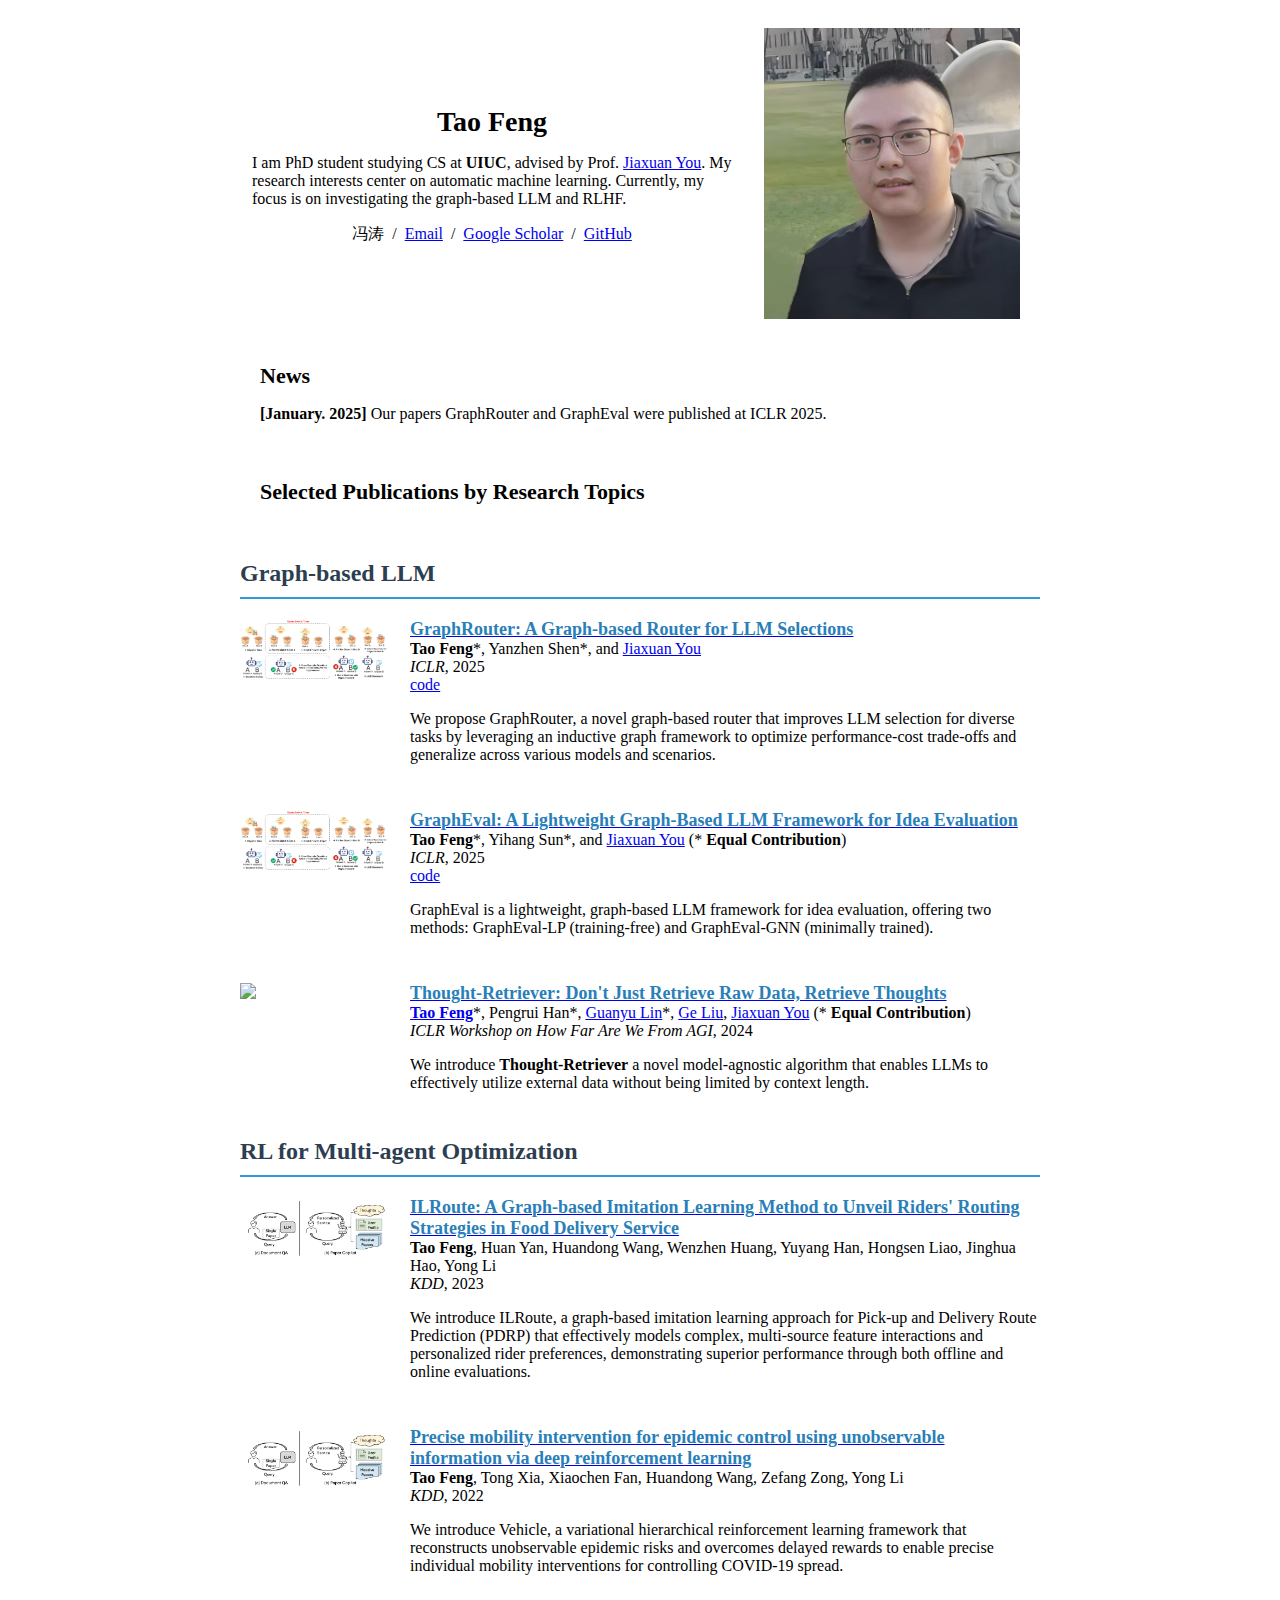
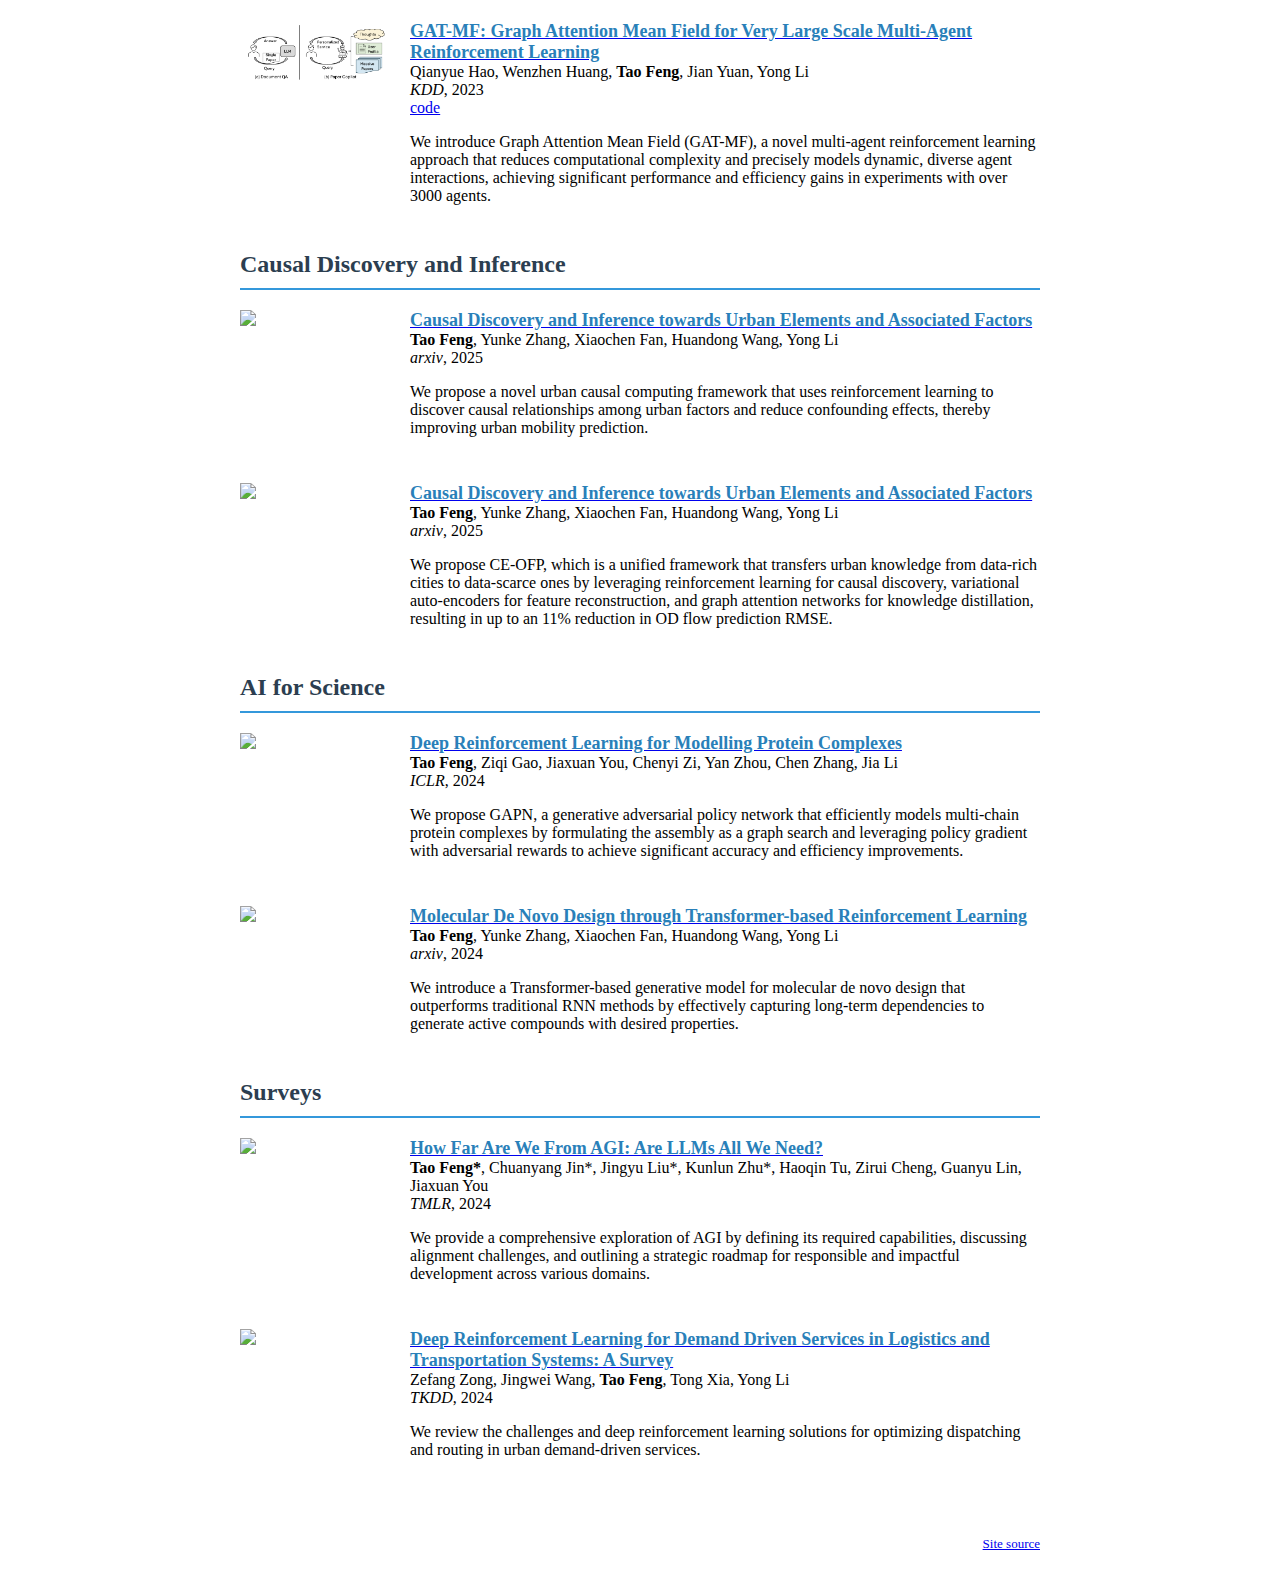
==== commit bc88c0e0: "Update index.html" ====
--- a/index.html
+++ b/index.html
@@ -26,57 +26,102 @@
   <link rel="manifest" href="images/site.webmanifest">
 
   <link rel="stylesheet" type="text/css" href="stylesheet.css">
-<meta name="google-site-verification" content="SppVkSFcpllgYfMj_yChDn5QreKfTWW1_cEwRTvVBMY" />
-<style>
-  .topic-title {
-    color: #2c3e50;
-    font-size: 24px;
-    margin-bottom: 20px;
-    padding-bottom: 10px;
-    border-bottom: 2px solid #3498db;
-  }
-</style>
+  <meta name="google-site-verification" content="SppVkSFcpllgYfMj_yChDn5QreKfTWW1_cEwRTvVBMY" />
+  <style>
+    .topic-title {
+      color: #2c3e50;
+      font-size: 24px;
+      margin-bottom: 20px;
+      padding-bottom: 10px;
+      border-bottom: 2px solid #3498db;
+    }
+    
+    .pub-row {
+      display: flex;
+      margin-bottom: 30px;
+      align-items: flex-start;
+    }
+    
+    .pub-img {
+      width: 150px;
+      flex-shrink: 0;
+      margin-right: 20px;
+    }
+    
+    .pub-content {
+      flex-grow: 1;
+    }
+    
+    .one {
+      position: relative;
+      width: 150px;
+    }
+    
+    .two {
+      position: absolute;
+      top: 0;
+      left: 0;
+      opacity: 0;
+      transition: opacity 0.3s;
+    }
+    
+    papertitle {
+      font-weight: bold;
+      font-size: 18px;
+      color: #2980b9;
+    }
+    
+    heading {
+      font-size: 22px;
+      font-weight: bold;
+      display: block;
+      margin-bottom: 15px;
+    }
+    
+    name {
+      font-size: 28px;
+      font-weight: bold;
+    }
+  </style>
 </head>
 
 <body>
-  <table style="width:100%;max-width:1000px;border:0px;border-spacing:0px;border-collapse:separate;margin-right:auto;margin-left:auto;"><tbody>
+  <table style="width:100%;max-width:800px;border:0px;border-spacing:0px;border-collapse:separate;margin-right:auto;margin-left:auto;"><tbody>
     <tr style="padding:0px">
       <td style="padding:0px">
         <table style="width:100%;border:0px;border-spacing:0px;border-collapse:separate;margin-right:auto;margin-left:auto;"><tbody>
           <tr style="padding:0px">
-            <td style="padding:1.5%;width:70%;vertical-align:middle">
+            <td style="padding:1.5%;width:63%;vertical-align:middle">
               <p style="text-align:center">
-                <name>Pengrui Han (Barry)</name>
+                <name>Tao Feng</name>
               </p>
               <p>
-		I am PhD student studying CS at <strong>UIUC</strong> (MN), advised by Prof. <a href="https://cs.stanford.edu/people/jiaxuan/">Jiaxuan You</a>. My research interests center on automatic machine learning. Currently, my focus is on investigating the graph-based LLM and RLHF.
+                I am PhD student studying CS at <strong>UIUC</strong>, advised by Prof. <a href="https://cs.stanford.edu/people/jiaxuan/">Jiaxuan You</a>. My research interests center on automatic machine learning. Currently, my focus is on investigating the graph-based LLM and RLHF.
               </p>
               <p style="text-align:center">
-              冯涛 &nbsp/&nbsp
+                冯涛 &nbsp/&nbsp
                 <a target="_blank" href="mailto:taofeng2@illinois.edu">Email</a> &nbsp/&nbsp
-                <!-- <a target="_blank" href="data/CV___Peiyang_Song.pdf">CV</a> &nbsp/&nbsp -->
-                <a target="_blank"href="https://scholar.google.com/citations?user=3xK6SlIAAAAJ&hl=en&authuser=1">Google Scholar</a> &nbsp/&nbsp
-                <a target="_blank" href="https://github.com/ft2023">GitHub</a> &nbsp/&nbsp
-<!-- 		<a target="_blank" href="https://www.linkedin.com/in/pengrui-han-barry-17167b227/">LinkedIn</a> &nbsp/&nbsp -->
-<!-- 		<a target="_blank" href="https://x.com/Barry_Han_PR">Twitter</a> -->
+                <a target="_blank" href="https://scholar.google.com/citations?user=3xK6SlIAAAAJ&hl=en&authuser=1">Google Scholar</a> &nbsp/&nbsp
+                <a target="_blank" href="https://github.com/ft2023">GitHub</a>
               </p>
             </td>
-            <td style="padding:2.5%;width:40%;max-width:40%">
+            <td style="padding:2.5%;width:37%;max-width:37%">
               <a href="images/133501742692355_.pic_hd.jpg"><img style="width:100%;max-width:100%" alt="profile photo" src="images/133501742692355_.pic_hd.jpg" class="hoverZoomLink"></a>
             </td>
           </tr>
         </tbody></table>
-	<table width="100%" align="center" border="0" cellspacing="0" cellpadding="20"><tbody>
+        
+        <table width="100%" align="center" border="0" cellspacing="0" cellpadding="20"><tbody>
           <tr>
             <td style="padding:20px;width:100%;vertical-align:middle">
               <heading>News</heading>
-	      <p>
-          <b>[January. 2025]</b>  Our papers GraphRouter and GraphEval were published at ICLR 2025. </a> <br>
+              <p>
+                <b>[January. 2025]</b> Our papers GraphRouter and GraphEval were published at ICLR 2025.<br>
               </p>
             </td>
           </tr>
-		
         </tbody></table>
+        
         <table style="width:100%;border:0px;border-spacing:0px;border-collapse:separate;margin-right:auto;margin-left:auto;"><tbody>
           <tr>
             <td style="padding:20px;width:100%;vertical-align:middle">
@@ -86,494 +131,452 @@
         </tbody></table>
 
         <!-- Graph-based LLM -->
-        <table style="width:100%;border:0px;border-spacing:0px;border-collapse:separate;margin-right:auto;margin-left:auto;"><tbody>
-          <tr>
-            <td style="padding:20px;width:100%;vertical-align:middle">
-              <h2 class="topic-title">Graph-based LLM</h2>
-            </td>
-          </tr>
-
-          <!-- GraphRouter 论文 -->
-          <tr onmouseout="graphrouter_stop()" onmouseover="graphrouter_start()">
-            <td style="padding:5px;width:17%;vertical-align:middle">
-              <div class="one">
-                <div class="two" id='graphrouter_image'>
-                  <img src='images/a_not_b-1.jpg' width="150">
-                </div>
-                <img src='images/a_not_b-2.jpg' width="150">
-              </div>
-              <script type="text/javascript">
-                function graphrouter_start() {
-                  document.getElementById('graphrouter_image').style.opacity = "1";
-                }
-
-                function graphrouter_stop() {
-                  document.getElementById('graphrouter_image').style.opacity = "0";
-                }
-                graphrouter_stop()
-              </script>
-            </td>
-            <td style="padding:20px;width:83%;vertical-align:middle">
-              <a target="_blank" href="https://openreview.net/forum?id=eU39PDsZtT">
-                <papertitle>GraphRouter: A Graph-based Router for LLM Selections</papertitle>
-              </a>
-              <br />
-	      <strong>Tao Feng</strong>*, Yanzhen Shen*, 
-              and <a href="https://cs.stanford.edu/~jiaxuan/" target="_blank">Jiaxuan You</a>
-	      <br />
-              <em>ICLR</em>, 2025
-              <br />
-	      <a target="_blank" href="https://github.com/ulab-uiuc/GraphRouter">code</a>
-              <p></p>
-              <p>
-                We propose GraphRouter, a novel graph-based router that improves LLM selection for diverse tasks by leveraging an inductive graph framework to optimize performance-cost trade-offs and generalize across various models and scenarios.
-              </p>
-            </td>
-          </tr>
-
-          <!-- GraphEval 论文 -->
-          <tr onmouseout="grapheval_stop()" onmouseover="grapheval_start()">
-            <td style="padding:5px;width:17%;vertical-align:middle">
-              <div class="one">
-                <div class="two" id='grapheval_image'>
-                  <img src='images/a_not_b-1.jpg' width="150" >
-                </div>
-                <img src='images/a_not_b-2.jpg' width="150" >
-              </div>
-              <script type="text/javascript">
-                function grapheval_start() {
-                  document.getElementById('grapheval_image').style.opacity = "1";
-                }
-
-                function grapheval_stop() {
-                  document.getElementById('grapheval_image').style.opacity = "0";
-                }
-                grapheval_stop()
-              </script>
-            </td>
-            <td style="padding:20px;width:83%;vertical-align:middle">
-              <a target="_blank" href="https://openreview.net/forum?id=5RUM1aIdok&referrer=%5BAuthor%20Console%5D(%2Fgroup%3Fid%3DICLR.cc%2F2025%2FConference%2FAuthors%23your-submissions)">
-                <papertitle>GraphEval: A Lightweight Graph-Based LLM Framework for Idea Evaluation</papertitle>
-              </a>
-              <br />
-	      <strong>Tao Feng</strong>*, Yihang Sun*, 
-              and <a href="https://cs.stanford.edu/~jiaxuan/" target="_blank">Jiaxuan You</a> (* <strong>Equal Contribution</strong>)
-	      <br />
-              <em>ICLR</em>, 2025
-              <br />
-	      <a target="_blank" href="https://github.com/ulab-uiuc/GraphEval">code</a>
-              <p></p>
-              <p>
-                GraphEval is a lightweight, graph-based LLM framework for idea evaluation, offering two methods: GraphEval-LP (training-free) and GraphEval-GNN (minimally trained).
-              </p>
-            </td>
-          </tr>
-
-          <!-- Thought-Retriever 论文 -->
-          <tr onmouseout="tr_stop()" onmouseover="tr_start()">
-            <td style="padding:5px;width:17%;vertical-align:middle">
-              <div class="one">
-                <div class="two" id='tr_image'>
-                  <img src='images/tr-2.jpg' width="150" >
-                </div>
-                <img src='images/tr-1.jpg' width="150" >
-              </div>
-              <script type="text/javascript">
-                function tr_start() {
-                  document.getElementById('tr_image').style.opacity = "1";
-                }
-
-                function tr_stop() {
-                  document.getElementById('tr_image').style.opacity = "0";
-                }
-                tr_stop()
-              </script>
-            </td>
-            <td style="padding:20px;width:83%;vertical-align:middle">
-              <a target="_blank" href="https://openreview.net/pdf?id=sOSAu0XQcI">
-                <papertitle>Thought-Retriever: Don't Just Retrieve Raw Data, Retrieve Thoughts</papertitle>
-              </a>
-              <br />
-              <a href="https://github.com/ft2023" target="_blank"><strong>Tao Feng</strong></a>*, Pengrui Han*, 
-                  <a href="https://macenter.wixsite.com/home/guanyulin" target="_blank">Guanyu Lin</a>*, 
-                  <a href="https://www.mit.edu/~geliu/" target="_blank">Ge Liu</a>, 
-                  <a href="https://cs.stanford.edu/~jiaxuan/" target="_blank">Jiaxuan You</a> (* <strong>Equal Contribution</strong>)
-	      <br />
-              <em>ICLR Workshop on How Far Are We From AGI</em>, 2024
-              <br />
-              <p></p>
-              <p>
-                We introduce <strong>Thought-Retriever</strong> a novel model-agnostic algorithm that enables LLMs to effectively utilize external data without being limited by context length.
-              </p>
-            </td>
-          </tr>
-        </tbody></table>
+        <h2 class="topic-title">Graph-based LLM</h2>
+        
+        <!-- GraphRouter 论文 -->
+        <div class="pub-row" onmouseout="graphrouter_stop()" onmouseover="graphrouter_start()">
+          <div class="pub-img">
+            <div class="one">
+              <div class="two" id='graphrouter_image'>
+                <img src='images/a_not_b-1.jpg' width="150">
+              </div>
+              <img src='images/a_not_b-2.jpg' width="150">
+            </div>
+            <script type="text/javascript">
+              function graphrouter_start() {
+                document.getElementById('graphrouter_image').style.opacity = "1";
+              }
+
+              function graphrouter_stop() {
+                document.getElementById('graphrouter_image').style.opacity = "0";
+              }
+              graphrouter_stop()
+            </script>
+          </div>
+          <div class="pub-content">
+            <a target="_blank" href="https://openreview.net/forum?id=eU39PDsZtT">
+              <papertitle>GraphRouter: A Graph-based Router for LLM Selections</papertitle>
+            </a>
+            <br>
+            <strong>Tao Feng</strong>*, Yanzhen Shen*, 
+            and <a href="https://cs.stanford.edu/~jiaxuan/" target="_blank">Jiaxuan You</a>
+            <br>
+            <em>ICLR</em>, 2025
+            <br>
+            <a target="_blank" href="https://github.com/ulab-uiuc/GraphRouter">code</a>
+            <p>
+              We propose GraphRouter, a novel graph-based router that improves LLM selection for diverse tasks by leveraging an inductive graph framework to optimize performance-cost trade-offs and generalize across various models and scenarios.
+            </p>
+          </div>
+        </div>
+
+        <!-- GraphEval 论文 -->
+        <div class="pub-row" onmouseout="grapheval_stop()" onmouseover="grapheval_start()">
+          <div class="pub-img">
+            <div class="one">
+              <div class="two" id='grapheval_image'>
+                <img src='images/a_not_b-1.jpg' width="150">
+              </div>
+              <img src='images/a_not_b-2.jpg' width="150">
+            </div>
+            <script type="text/javascript">
+              function grapheval_start() {
+                document.getElementById('grapheval_image').style.opacity = "1";
+              }
+
+              function grapheval_stop() {
+                document.getElementById('grapheval_image').style.opacity = "0";
+              }
+              grapheval_stop()
+            </script>
+          </div>
+          <div class="pub-content">
+            <a target="_blank" href="https://openreview.net/forum?id=5RUM1aIdok&referrer=%5BAuthor%20Console%5D(%2Fgroup%3Fid%3DICLR.cc%2F2025%2FConference%2FAuthors%23your-submissions)">
+              <papertitle>GraphEval: A Lightweight Graph-Based LLM Framework for Idea Evaluation</papertitle>
+            </a>
+            <br>
+            <strong>Tao Feng</strong>*, Yihang Sun*, 
+            and <a href="https://cs.stanford.edu/~jiaxuan/" target="_blank">Jiaxuan You</a> (* <strong>Equal Contribution</strong>)
+            <br>
+            <em>ICLR</em>, 2025
+            <br>
+            <a target="_blank" href="https://github.com/ulab-uiuc/GraphEval">code</a>
+            <p>
+              GraphEval is a lightweight, graph-based LLM framework for idea evaluation, offering two methods: GraphEval-LP (training-free) and GraphEval-GNN (minimally trained).
+            </p>
+          </div>
+        </div>
+
+        <!-- Thought-Retriever 论文 -->
+        <div class="pub-row" onmouseout="tr_stop()" onmouseover="tr_start()">
+          <div class="pub-img">
+            <div class="one">
+              <div class="two" id='tr_image'>
+                <img src='images/tr-2.jpg' width="150">
+              </div>
+              <img src='images/tr-1.jpg' width="150">
+            </div>
+            <script type="text/javascript">
+              function tr_start() {
+                document.getElementById('tr_image').style.opacity = "1";
+              }
+
+              function tr_stop() {
+                document.getElementById('tr_image').style.opacity = "0";
+              }
+              tr_stop()
+            </script>
+          </div>
+          <div class="pub-content">
+            <a target="_blank" href="https://openreview.net/pdf?id=sOSAu0XQcI">
+              <papertitle>Thought-Retriever: Don't Just Retrieve Raw Data, Retrieve Thoughts</papertitle>
+            </a>
+            <br>
+            <a href="https://github.com/ft2023" target="_blank"><strong>Tao Feng</strong></a>*, Pengrui Han*, 
+                <a href="https://macenter.wixsite.com/home/guanyulin" target="_blank">Guanyu Lin</a>*, 
+                <a href="https://www.mit.edu/~geliu/" target="_blank">Ge Liu</a>, 
+                <a href="https://cs.stanford.edu/~jiaxuan/" target="_blank">Jiaxuan You</a> (* <strong>Equal Contribution</strong>)
+            <br>
+            <em>ICLR Workshop on How Far Are We From AGI</em>, 2024
+            <br>
+            <p>
+              We introduce <strong>Thought-Retriever</strong> a novel model-agnostic algorithm that enables LLMs to effectively utilize external data without being limited by context length.
+            </p>
+          </div>
+        </div>
 
         <!-- RL for Multi-agent Optimization -->
-        <table style="width:100%;border:0px;border-spacing:0px;border-collapse:separate;margin-right:auto;margin-left:auto;"><tbody>
-          <tr>
-            <td style="padding:20px;width:100%;vertical-align:middle">
-              <h2 class="topic-title">RL for Multi-agent Optimization</h2>
-            </td>
-          </tr>
-
-          <!-- ILRoute 论文 -->
-          <tr onmouseout="ilroute_stop()" onmouseover="ilroute_start()">
-            <td style="padding:5px;width:17%;vertical-align:middle">
-              <div class="one">
-                <div class="two" id='ilroute_image'>
-                  <img src='images/papercopilot-2.png' width="150" >
-                </div>
-                <img src='images/papercopilot-1.png' width="150" >
-              </div>
-              <script type="text/javascript">
-                function ilroute_start() {
-                  document.getElementById('ilroute_image').style.opacity = "1";
-                }
-
-                function ilroute_stop() {
-                  document.getElementById('ilroute_image').style.opacity = "0";
-                }
-                ilroute_stop()
-              </script>
-            </td>
-            <td style="padding:20px;width:83%;vertical-align:middle">
-              <a target="_blank" href="https://dl.acm.org/doi/abs/10.1145/3580305.3599844">
-                <papertitle>ILRoute: A Graph-based Imitation Learning Method to Unveil Riders' Routing Strategies in Food Delivery Service</papertitle>
-              </a>
-              <br />
-              <strong>Tao Feng</strong>, Huan Yan, Huandong Wang, Wenzhen Huang, Yuyang Han, Hongsen Liao, Jinghua Hao, Yong Li
-              <br />
-              <em>KDD</em>, 2023
-              <br />
-              <p></p>
-              <p>
-                We introduce ILRoute, a graph-based imitation learning approach for Pick-up and Delivery Route Prediction (PDRP) that effectively models complex, multi-source feature interactions and personalized rider preferences, demonstrating superior performance through both offline and online evaluations.
-              </p>
-            </td>
-          </tr>
-
-          <!-- Mobility Intervention 论文 -->
-          <tr onmouseout="mobility_stop()" onmouseover="mobility_start()">
-            <td style="padding:5px;width:17%;vertical-align:middle">
-              <div class="one">
-                <div class="two" id='mobility_image'>
-                  <img src='images/papercopilot-2.png' width="150" >
-                </div>
-                <img src='images/papercopilot-1.png' width="150" >
-              </div>
-              <script type="text/javascript">
-                function mobility_start() {
-                  document.getElementById('mobility_image').style.opacity = "1";
-                }
-
-                function mobility_stop() {
-                  document.getElementById('mobility_image').style.opacity = "0";
-                }
-                mobility_stop()
-              </script>
-            </td>
-            <td style="padding:20px;width:83%;vertical-align:middle">
-              <a target="_blank" href="https://dl.acm.org/doi/abs/10.1145/3534678.3539195">
-                <papertitle>Precise mobility intervention for epidemic control using unobservable information via deep reinforcement learning</papertitle>
-              </a>
-              <br />
-              <strong>Tao Feng</strong>, Tong Xia, Xiaochen Fan, Huandong Wang, Zefang Zong, Yong Li
-              <br />
-              <em>KDD</em>, 2022
-              <br />
-              <p></p>
-              <p>
-                We introduce Vehicle, a variational hierarchical reinforcement learning framework that reconstructs unobservable epidemic risks and overcomes delayed rewards to enable precise individual mobility interventions for controlling COVID-19 spread.
-              </p>
-            </td>
-          </tr>
-
-          <!-- GAT-MF 论文 -->
-          <tr onmouseout="gatmf_stop()" onmouseover="gatmf_start()">
-            <td style="padding:5px;width:17%;vertical-align:middle">
-              <div class="one">
-                <div class="two" id='gatmf_image'>
-                  <img src='images/papercopilot-2.png' width="150" >
-                </div>
-                <img src='images/papercopilot-1.png' width="150" >
-              </div>
-              <script type="text/javascript">
-                function gatmf_start() {
-                  document.getElementById('gatmf_image').style.opacity = "1";
-                }
-
-                function gatmf_stop() {
-                  document.getElementById('gatmf_image').style.opacity = "0";
-                }
-                gatmf_stop()
-              </script>
-            </td>
-            <td style="padding:20px;width:83%;vertical-align:middle">
-              <a target="_blank" href="https://dl.acm.org/doi/abs/10.1145/3580305.3599359">
-                <papertitle>GAT-MF: Graph Attention Mean Field for Very Large Scale Multi-Agent Reinforcement Learning</papertitle>
-              </a>
-              <br />
-              Qianyue Hao, Wenzhen Huang, <strong>Tao Feng</strong>, Jian Yuan, Yong Li
-              <br />
-              <em>KDD</em>, 2023
-              <br />
-	      <a target="_blank" href="https://github.com/tsinghua-fib-lab/Large-Scale-MARL-GATMF">code</a>
-              <p></p>
-              <p>
-                We introduce Graph Attention Mean Field (GAT-MF), a novel multi-agent reinforcement learning approach that reduces computational complexity and precisely models dynamic, diverse agent interactions, achieving significant performance and efficiency gains in experiments with over 3000 agents.
-              </p>
-            </td>
-          </tr>
-        </tbody></table>
+        <h2 class="topic-title">RL for Multi-agent Optimization</h2>
+        
+        <!-- ILRoute 论文 -->
+        <div class="pub-row" onmouseout="ilroute_stop()" onmouseover="ilroute_start()">
+          <div class="pub-img">
+            <div class="one">
+              <div class="two" id='ilroute_image'>
+                <img src='images/papercopilot-2.png' width="150">
+              </div>
+              <img src='images/papercopilot-1.png' width="150">
+            </div>
+            <script type="text/javascript">
+              function ilroute_start() {
+                document.getElementById('ilroute_image').style.opacity = "1";
+              }
+
+              function ilroute_stop() {
+                document.getElementById('ilroute_image').style.opacity = "0";
+              }
+              ilroute_stop()
+            </script>
+          </div>
+          <div class="pub-content">
+            <a target="_blank" href="https://dl.acm.org/doi/abs/10.1145/3580305.3599844">
+              <papertitle>ILRoute: A Graph-based Imitation Learning Method to Unveil Riders' Routing Strategies in Food Delivery Service</papertitle>
+            </a>
+            <br>
+            <strong>Tao Feng</strong>, Huan Yan, Huandong Wang, Wenzhen Huang, Yuyang Han, Hongsen Liao, Jinghua Hao, Yong Li
+            <br>
+            <em>KDD</em>, 2023
+            <br>
+            <p>
+              We introduce ILRoute, a graph-based imitation learning approach for Pick-up and Delivery Route Prediction (PDRP) that effectively models complex, multi-source feature interactions and personalized rider preferences, demonstrating superior performance through both offline and online evaluations.
+            </p>
+          </div>
+        </div>
+
+        <!-- Mobility Intervention 论文 -->
+        <div class="pub-row" onmouseout="mobility_stop()" onmouseover="mobility_start()">
+          <div class="pub-img">
+            <div class="one">
+              <div class="two" id='mobility_image'>
+                <img src='images/papercopilot-2.png' width="150">
+              </div>
+              <img src='images/papercopilot-1.png' width="150">
+            </div>
+            <script type="text/javascript">
+              function mobility_start() {
+                document.getElementById('mobility_image').style.opacity = "1";
+              }
+
+              function mobility_stop() {
+                document.getElementById('mobility_image').style.opacity = "0";
+              }
+              mobility_stop()
+            </script>
+          </div>
+          <div class="pub-content">
+            <a target="_blank" href="https://dl.acm.org/doi/abs/10.1145/3534678.3539195">
+              <papertitle>Precise mobility intervention for epidemic control using unobservable information via deep reinforcement learning</papertitle>
+            </a>
+            <br>
+            <strong>Tao Feng</strong>, Tong Xia, Xiaochen Fan, Huandong Wang, Zefang Zong, Yong Li
+            <br>
+            <em>KDD</em>, 2022
+            <br>
+            <p>
+              We introduce Vehicle, a variational hierarchical reinforcement learning framework that reconstructs unobservable epidemic risks and overcomes delayed rewards to enable precise individual mobility interventions for controlling COVID-19 spread.
+            </p>
+          </div>
+        </div>
+
+        <!-- GAT-MF 论文 -->
+        <div class="pub-row" onmouseout="gatmf_stop()" onmouseover="gatmf_start()">
+          <div class="pub-img">
+            <div class="one">
+              <div class="two" id='gatmf_image'>
+                <img src='images/papercopilot-2.png' width="150">
+              </div>
+              <img src='images/papercopilot-1.png' width="150">
+            </div>
+            <script type="text/javascript">
+              function gatmf_start() {
+                document.getElementById('gatmf_image').style.opacity = "1";
+              }
+
+              function gatmf_stop() {
+                document.getElementById('gatmf_image').style.opacity = "0";
+              }
+              gatmf_stop()
+            </script>
+          </div>
+          <div class="pub-content">
+            <a target="_blank" href="https://dl.acm.org/doi/abs/10.1145/3580305.3599359">
+              <papertitle>GAT-MF: Graph Attention Mean Field for Very Large Scale Multi-Agent Reinforcement Learning</papertitle>
+            </a>
+            <br>
+            Qianyue Hao, Wenzhen Huang, <strong>Tao Feng</strong>, Jian Yuan, Yong Li
+            <br>
+            <em>KDD</em>, 2023
+            <br>
+            <a target="_blank" href="https://github.com/tsinghua-fib-lab/Large-Scale-MARL-GATMF">code</a>
+            <p>
+              We introduce Graph Attention Mean Field (GAT-MF), a novel multi-agent reinforcement learning approach that reduces computational complexity and precisely models dynamic, diverse agent interactions, achieving significant performance and efficiency gains in experiments with over 3000 agents.
+            </p>
+          </div>
+        </div>
 
         <!-- Causal Discovery and Inference -->
-        <table style="width:100%;border:0px;border-spacing:0px;border-collapse:separate;margin-right:auto;margin-left:auto;"><tbody>
-          <tr>
-            <td style="padding:20px;width:100%;vertical-align:middle">
-              <h2 class="topic-title">Causal Discovery and Inference</h2>
-            </td>
-          </tr>
-
-          <!-- Causal Discovery 论文1 -->
-          <tr onmouseout="causal1_stop()" onmouseover="causal1_start()">
-            <td style="padding:5px;width:17%;vertical-align:middle">
-              <div class="one">
-                <div class="two" id='causal1_image'>
-                  <img src='images/synthetic-1.jpg' width="150" >
-                </div>
-                <img src='images/synthetic-2.jpg' width="150" >
-              </div>
-              <script type="text/javascript">
-                function causal1_start() {
-                  document.getElementById('causal1_image').style.opacity = "1";
-                }
-
-                function causal1_stop() {
-                  document.getElementById('causal1_image').style.opacity = "0";
-                }
-                causal1_stop()
-              </script>
-            </td>
-            <td style="padding:20px;width:83%;vertical-align:middle">
-              <a target="_blank" href="https://arxiv.org/abs/2402.11764">
-                <papertitle>Causal Discovery and Inference towards Urban Elements and Associated Factors</papertitle>
-              </a>
-              <br />
-              <strong>Tao Feng</strong>, Yunke Zhang, Xiaochen Fan, Huandong Wang, Yong Li
-              <br />
-              <em>arxiv</em>, 2025
-              <br />
-              <p></p>
-              <p>
-                We propose a novel urban causal computing framework that uses reinforcement learning to discover causal relationships among urban factors and reduce confounding effects, thereby improving urban mobility prediction.
-              </p>
-            </td>
-          </tr>
-
-          <!-- Causal Discovery 论文2 -->
-          <tr onmouseout="causal2_stop()" onmouseover="causal2_start()">
-            <td style="padding:5px;width:17%;vertical-align:middle">
-              <div class="one">
-                <div class="two" id='causal2_image'>
-                  <img src='images/synthetic-1.jpg' width="150" >
-                </div>
-                <img src='images/synthetic-2.jpg' width="150" >
-              </div>
-              <script type="text/javascript">
-                function causal2_start() {
-                  document.getElementById('causal2_image').style.opacity = "1";
-                }
-
-                function causal2_stop() {
-                  document.getElementById('causal2_image').style.opacity = "0";
-                }
-                causal2_stop()
-              </script>
-            </td>
-            <td style="padding:20px;width:83%;vertical-align:middle">
-              <a target="_blank" href="https://arxiv.org/abs/2503.06398">
-                <papertitle>Causal Discovery and Inference towards Urban Elements and Associated Factors</papertitle>
-              </a>
-              <br />
-              <strong>Tao Feng</strong>, Yunke Zhang, Xiaochen Fan, Huandong Wang, Yong Li
-              <br />
-              <em>arxiv</em>, 2025
-              <br />
-              <p></p>
-              <p>
-                We propose CE-OFP, which is a unified framework that transfers urban knowledge from data-rich cities to data-scarce ones by leveraging reinforcement learning for causal discovery, variational auto-encoders for feature reconstruction, and graph attention networks for knowledge distillation, resulting in up to an 11% reduction in OD flow prediction RMSE.
-              </p>
-            </td>
-          </tr>
-        </tbody></table>
+        <h2 class="topic-title">Causal Discovery and Inference</h2>
+        
+        <!-- Causal Discovery 论文1 -->
+        <div class="pub-row" onmouseout="causal1_stop()" onmouseover="causal1_start()">
+          <div class="pub-img">
+            <div class="one">
+              <div class="two" id='causal1_image'>
+                <img src='images/synthetic-1.jpg' width="150">
+              </div>
+              <img src='images/synthetic-2.jpg' width="150">
+            </div>
+            <script type="text/javascript">
+              function causal1_start() {
+                document.getElementById('causal1_image').style.opacity = "1";
+              }
+
+              function causal1_stop() {
+                document.getElementById('causal1_image').style.opacity = "0";
+              }
+              causal1_stop()
+            </script>
+          </div>
+          <div class="pub-content">
+            <a target="_blank" href="https://arxiv.org/abs/2402.11764">
+              <papertitle>Causal Discovery and Inference towards Urban Elements and Associated Factors</papertitle>
+            </a>
+            <br>
+            <strong>Tao Feng</strong>, Yunke Zhang, Xiaochen Fan, Huandong Wang, Yong Li
+            <br>
+            <em>arxiv</em>, 2025
+            <br>
+            <p>
+              We propose a novel urban causal computing framework that uses reinforcement learning to discover causal relationships among urban factors and reduce confounding effects, thereby improving urban mobility prediction.
+            </p>
+          </div>
+        </div>
+
+        <!-- Causal Discovery 论文2 -->
+        <div class="pub-row" onmouseout="causal2_stop()" onmouseover="causal2_start()">
+          <div class="pub-img">
+            <div class="one">
+              <div class="two" id='causal2_image'>
+                <img src='images/synthetic-1.jpg' width="150">
+              </div>
+              <img src='images/synthetic-2.jpg' width="150">
+            </div>
+            <script type="text/javascript">
+              function causal2_start() {
+                document.getElementById('causal2_image').style.opacity = "1";
+              }
+
+              function causal2_stop() {
+                document.getElementById('causal2_image').style.opacity = "0";
+              }
+              causal2_stop()
+            </script>
+          </div>
+          <div class="pub-content">
+            <a target="_blank" href="https://arxiv.org/abs/2503.06398">
+              <papertitle>Causal Discovery and Inference towards Urban Elements and Associated Factors</papertitle>
+            </a>
+            <br>
+            <strong>Tao Feng</strong>, Yunke Zhang, Xiaochen Fan, Huandong Wang, Yong Li
+            <br>
+            <em>arxiv</em>, 2025
+            <br>
+            <p>
+              We propose CE-OFP, which is a unified framework that transfers urban knowledge from data-rich cities to data-scarce ones by leveraging reinforcement learning for causal discovery, variational auto-encoders for feature reconstruction, and graph attention networks for knowledge distillation, resulting in up to an 11% reduction in OD flow prediction RMSE.
+            </p>
+          </div>
+        </div>
 
         <!-- AI for Science -->
-        <table style="width:100%;border:0px;border-spacing:0px;border-collapse:separate;margin-right:auto;margin-left:auto;"><tbody>
-          <tr>
-            <td style="padding:20px;width:100%;vertical-align:middle">
-              <h2 class="topic-title">AI for Science</h2>
-            </td>
-          </tr>
-
-          <!-- Protein Complexes 论文 -->
-          <tr onmouseout="protein_stop()" onmouseover="protein_start()">
-            <td style="padding:5px;width:17%;vertical-align:middle">
-              <div class="one">
-                <div class="two" id='protein_image'>
-                  <img src='images/synthetic-1.jpg' width="150" >
-                </div>
-                <img src='images/synthetic-2.jpg' width="150" >
-              </div>
-              <script type="text/javascript">
-                function protein_start() {
-                  document.getElementById('protein_image').style.opacity = "1";
-                }
-
-                function protein_stop() {
-                  document.getElementById('protein_image').style.opacity = "0";
-                }
-                protein_stop()
-              </script>
-            </td>
-            <td style="padding:20px;width:83%;vertical-align:middle">
-              <a target="_blank" href="https://arxiv.org/abs/2405.02299">
-                <papertitle>Deep Reinforcement Learning for Modelling Protein Complexes</papertitle>
-              </a>
-              <br />
-              <strong>Tao Feng</strong>, Ziqi Gao, Jiaxuan You, Chenyi Zi, Yan Zhou, Chen Zhang, Jia Li
-              <br />
-              <em>ICLR</em>, 2024
-              <br />
-              <p></p>
-              <p>
-                We propose GAPN, a generative adversarial policy network that efficiently models multi-chain protein complexes by formulating the assembly as a graph search and leveraging policy gradient with adversarial rewards to achieve significant accuracy and efficiency improvements.
-              </p>
-            </td>
-          </tr>
-
-          <!-- Molecular Design 论文 -->
-          <tr onmouseout="molecular_stop()" onmouseover="molecular_start()">
-            <td style="padding:5px;width:17%;vertical-align:middle">
-              <div class="one">
-                <div class="two" id='molecular_image'>
-                  <img src='images/synthetic-1.jpg' width="150" >
-                </div>
-                <img src='images/synthetic-2.jpg' width="150" >
-              </div>
-              <script type="text/javascript">
-                function molecular_start() {
-                  document.getElementById('molecular_image').style.opacity = "1";
-                }
-
-                function molecular_stop() {
-                  document.getElementById('molecular_image').style.opacity = "0";
-                }
-                molecular_stop()
-              </script>
-            </td>
-            <td style="padding:20px;width:83%;vertical-align:middle">
-              <a target="_blank" href="https://arxiv.org/abs/2310.05365">
-                <papertitle>Molecular De Novo Design through Transformer-based Reinforcement Learning</papertitle>
-              </a>
-              <br />
-              <strong>Tao Feng</strong>, Yunke Zhang, Xiaochen Fan, Huandong Wang, Yong Li
-              <br />
-              <em>arxiv</em>, 2024
-              <br />
-              <p></p>
-              <p>
-                We introduce a Transformer-based generative model for molecular de novo design that outperforms traditional RNN methods by effectively capturing long-term dependencies to generate active compounds with desired properties.
-              </p>
-            </td>
-          </tr>
-        </tbody></table>
+        <h2 class="topic-title">AI for Science</h2>
+        
+        <!-- Protein Complexes 论文 -->
+        <div class="pub-row" onmouseout="protein_stop()" onmouseover="protein_start()">
+          <div class="pub-img">
+            <div class="one">
+              <div class="two" id='protein_image'>
+                <img src='images/synthetic-1.jpg' width="150">
+              </div>
+              <img src='images/synthetic-2.jpg' width="150">
+            </div>
+            <script type="text/javascript">
+              function protein_start() {
+                document.getElementById('protein_image').style.opacity = "1";
+              }
+
+              function protein_stop() {
+                document.getElementById('protein_image').style.opacity = "0";
+              }
+              protein_stop()
+            </script>
+          </div>
+          <div class="pub-content">
+            <a target="_blank" href="https://arxiv.org/abs/2405.02299">
+              <papertitle>Deep Reinforcement Learning for Modelling Protein Complexes</papertitle>
+            </a>
+            <br>
+            <strong>Tao Feng</strong>, Ziqi Gao, Jiaxuan You, Chenyi Zi, Yan Zhou, Chen Zhang, Jia Li
+            <br>
+            <em>ICLR</em>, 2024
+            <br>
+            <p>
+              We propose GAPN, a generative adversarial policy network that efficiently models multi-chain protein complexes by formulating the assembly as a graph search and leveraging policy gradient with adversarial rewards to achieve significant accuracy and efficiency improvements.
+            </p>
+          </div>
+        </div>
+
+        <!-- Molecular Design 论文 -->
+        <div class="pub-row" onmouseout="molecular_stop()" onmouseover="molecular_start()">
+          <div class="pub-img">
+            <div class="one">
+              <div class="two" id='molecular_image'>
+                <img src='images/synthetic-1.jpg' width="150">
+              </div>
+              <img src='images/synthetic-2.jpg' width="150">
+            </div>
+            <script type="text/javascript">
+              function molecular_start() {
+                document.getElementById('molecular_image').style.opacity = "1";
+              }
+
+              function molecular_stop() {
+                document.getElementById('molecular_image').style.opacity = "0";
+              }
+              molecular_stop()
+            </script>
+          </div>
+          <div class="pub-content">
+            <a target="_blank" href="https://arxiv.org/abs/2310.05365">
+              <papertitle>Molecular De Novo Design through Transformer-based Reinforcement Learning</papertitle>
+            </a>
+            <br>
+            <strong>Tao Feng</strong>, Yunke Zhang, Xiaochen Fan, Huandong Wang, Yong Li
+            <br>
+            <em>arxiv</em>, 2024
+            <br>
+            <p>
+              We introduce a Transformer-based generative model for molecular de novo design that outperforms traditional RNN methods by effectively capturing long-term dependencies to generate active compounds with desired properties.
+            </p>
+          </div>
+        </div>
 
         <!-- Surveys -->
-        <table style="width:100%;border:0px;border-spacing:0px;border-collapse:separate;margin-right:auto;margin-left:auto;"><tbody>
-          <tr>
-            <td style="padding:20px;width:100%;vertical-align:middle">
-              <h2 class="topic-title">Surveys</h2>
-            </td>
-          </tr>
-
-          <!-- AGI Survey 论文 -->
-          <tr onmouseout="agi_stop()" onmouseover="agi_start()">
-            <td style="padding:5px;width:17%;vertical-align:middle">
-              <div class="one">
-                <div class="two" id='agi_image'>
-                  <img src='images/synthetic-1.jpg' width="150" >
-                </div>
-                <img src='images/synthetic-2.jpg' width="150" >
-              </div>
-              <script type="text/javascript">
-                function agi_start() {
-                  document.getElementById('agi_image').style.opacity = "1";
-                }
-
-                function agi_stop() {
-                  document.getElementById('agi_image').style.opacity = "0";
-                }
-                agi_stop()
-              </script>
-            </td>
-            <td style="padding:20px;width:83%;vertical-align:middle">
-              <a target="_blank" href="https://openreview.net/forum?id=H2ZKqfNd0U">
-                <papertitle>How Far Are We From AGI: Are LLMs All We Need?</papertitle>
-              </a>
-              <br />
-              <strong>Tao Feng*</strong>, Chuanyang Jin*, Jingyu Liu*, Kunlun Zhu*, Haoqin Tu, Zirui Cheng, Guanyu Lin, Jiaxuan You
-              <br />
-              <em>TMLR</em>, 2024
-              <br />
-              <p></p>
-              <p>
-                We provide a comprehensive exploration of AGI by defining its required capabilities, discussing alignment challenges, and outlining a strategic roadmap for responsible and impactful development across various domains.
-              </p>
-            </td>
-          </tr>
-
-          <!-- DRL Survey 论文 -->
-          <tr onmouseout="drl_survey_stop()" onmouseover="drl_survey_start()">
-            <td style="padding:5px;width:17%;vertical-align:middle">
-              <div class="one">
-                <div class="two" id='drl_survey_image'>
-                  <img src='images/synthetic-1.jpg' width="150" >
-                </div>
-                <img src='images/synthetic-2.jpg' width="150" >
-              </div>
-              <script type="text/javascript">
-                function drl_survey_start() {
-                  document.getElementById('drl_survey_image').style.opacity = "1";
-                }
-
-                function drl_survey_stop() {
-                  document.getElementById('drl_survey_image').style.opacity = "0";
-                }
-                drl_survey_stop()
-              </script>
-            </td>
-            <td style="padding:20px;width:83%;vertical-align:middle">
-              <a target="_blank" href="https://dl.acm.org/doi/10.1145/3708325">
-                <papertitle>Deep Reinforcement Learning for Demand Driven Services in Logistics and Transportation Systems: A Survey</papertitle>
-              </a>
-              <br />
-              Zefang Zong, Jingwei Wang, <strong>Tao Feng</strong>, Tong Xia, Yong Li
-              <br />
-              <em>TKDD</em>, 2024
-              <br />
-              <p></p>
-              <p>
-                We review the challenges and deep reinforcement learning solutions for optimizing dispatching and routing in urban demand-driven services.
-              </p>
-            </td>
-          </tr>
-        </tbody></table>
+        <h2 class="topic-title">Surveys</h2>
+        
+        <!-- AGI Survey 论文 -->
+        <div class="pub-row" onmouseout="agi_stop()" onmouseover="agi_start()">
+          <div class="pub-img">
+            <div class="one">
+              <div class="two" id='agi_image'>
+                <img src='images/synthetic-1.jpg' width="150">
+              </div>
+              <img src='images/synthetic-2.jpg' width="150">
+            </div>
+            <script type="text/javascript">
+              function agi_start() {
+                document.getElementById('agi_image').style.opacity = "1";
+              }
+
+              function agi_stop() {
+                document.getElementById('agi_image').style.opacity = "0";
+              }
+              agi_stop()
+            </script>
+          </div>
+          <div class="pub-content">
+            <a target="_blank" href="https://openreview.net/forum?id=H2ZKqfNd0U">
+              <papertitle>How Far Are We From AGI: Are LLMs All We Need?</papertitle>
+            </a>
+            <br>
+            <strong>Tao Feng*</strong>, Chuanyang Jin*, Jingyu Liu*, Kunlun Zhu*, Haoqin Tu, Zirui Cheng, Guanyu Lin, Jiaxuan You
+            <br>
+            <em>TMLR</em>, 2024
+            <br>
+            <p>
+              We provide a comprehensive exploration of AGI by defining its required capabilities, discussing alignment challenges, and outlining a strategic roadmap for responsible and impactful development across various domains.
+            </p>
+          </div>
+        </div>
+
+        <!-- DRL Survey 论文 -->
+        <div class="pub-row" onmouseout="drl_survey_stop()" onmouseover="drl_survey_start()">
+          <div class="pub-img">
+            <div class="one">
+              <div class="two" id='drl_survey_image'>
+                <img src='images/synthetic-1.jpg' width="150">
+              </div>
+              <img src='images/synthetic-2.jpg' width="150">
+            </div>
+            <script type="text/javascript">
+              function drl_survey_start() {
+                document.getElementById('drl_survey_image').style.opacity = "1";
+              }
+
+              function drl_survey_stop() {
+                document.getElementById('drl_survey_image').style.opacity = "0";
+              }
+              drl_survey_stop()
+            </script>
+          </div>
+          <div class="pub-content">
+            <a target="_blank" href="https://dl.acm.org/doi/10.1145/3708325">
+              <papertitle>Deep Reinforcement Learning for Demand Driven Services in Logistics and Transportation Systems: A Survey</papertitle>
+            </a>
+            <br>
+            Zefang Zong, Jingwei Wang, <strong>Tao Feng</strong>, Tong Xia, Yong Li
+            <br>
+            <em>TKDD</em>, 2024
+            <br>
+            <p>
+              We review the challenges and deep reinforcement learning solutions for optimizing dispatching and routing in urban demand-driven services.
+            </p>
+          </div>
+        </div>
         
         <table style="width:100%;border:0px;border-spacing:0px;border-collapse:separate;margin-right:auto;margin-left:auto;"><tbody>
           <tr>
             <td style="padding:0px">
-              <br />
+              <br>
               <p style="text-align:right;font-size:small;">
                 <a target="_blank" href="https://jonbarron.info/" style="text-align:right;font-size:small;">Site source</a>
               </p>
@@ -583,7 +586,5 @@
       </td>
     </tr>
   </table>
-
 </body>
-
 </html>
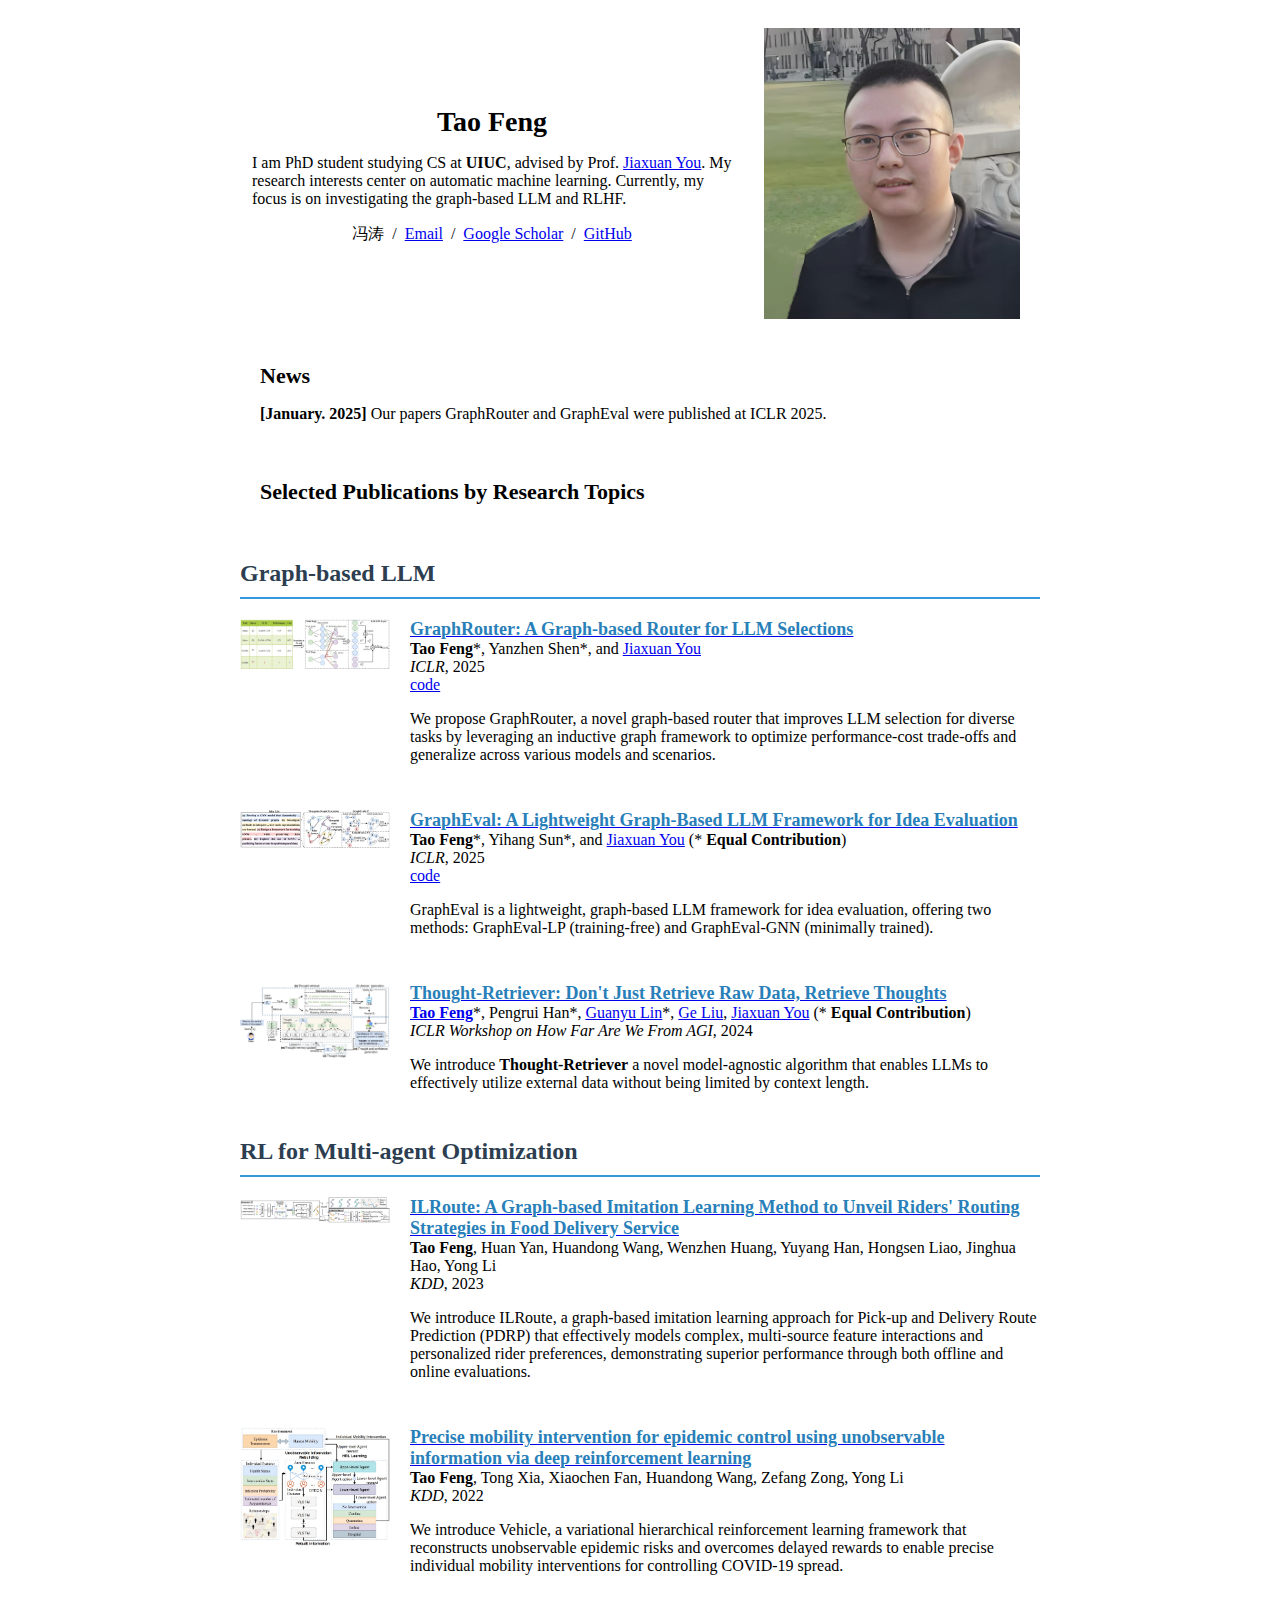
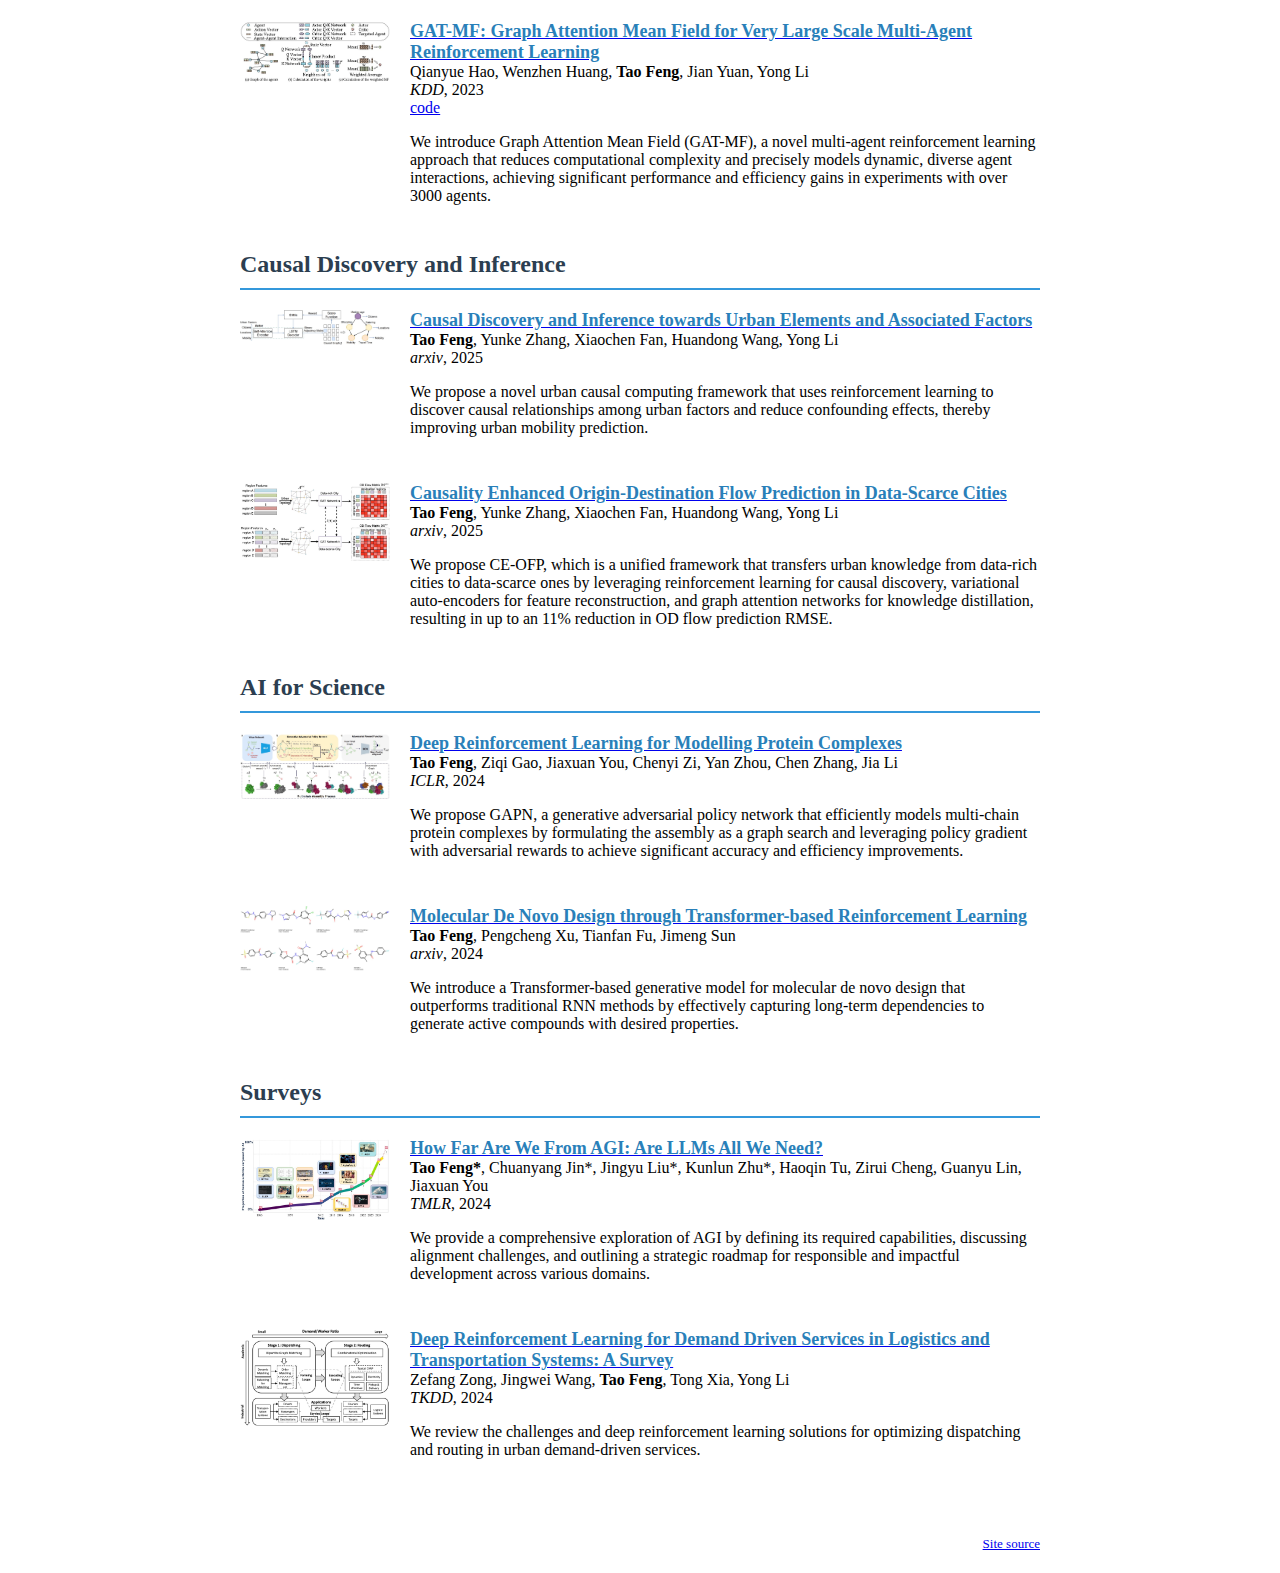
==== commit a0e3dc5c: "Update index.html" ====
--- a/index.html
+++ b/index.html
@@ -138,9 +138,9 @@
           <div class="pub-img">
             <div class="one">
               <div class="two" id='graphrouter_image'>
-                <img src='images/a_not_b-1.jpg' width="150">
-              </div>
-              <img src='images/a_not_b-2.jpg' width="150">
+                <img src='images/GraphRouter1.jpg' width="150">
+              </div>
+              <img src='images/GraphRouter2.jpg' width="150">
             </div>
             <script type="text/javascript">
               function graphrouter_start() {
@@ -175,9 +175,9 @@
           <div class="pub-img">
             <div class="one">
               <div class="two" id='grapheval_image'>
-                <img src='images/a_not_b-1.jpg' width="150">
-              </div>
-              <img src='images/a_not_b-2.jpg' width="150">
+                <img src='images/GraphEval1.jpg' width="150">
+              </div>
+              <img src='images/GraphEval2.jpg' width="150">
             </div>
             <script type="text/javascript">
               function grapheval_start() {
@@ -212,9 +212,9 @@
           <div class="pub-img">
             <div class="one">
               <div class="two" id='tr_image'>
-                <img src='images/tr-2.jpg' width="150">
-              </div>
-              <img src='images/tr-1.jpg' width="150">
+                <img src='images/Thought-Retriever1.jpg' width="150">
+              </div>
+              <img src='images/Thought-Retriever2.jpg' width="150">
             </div>
             <script type="text/javascript">
               function tr_start() {
@@ -253,9 +253,9 @@
           <div class="pub-img">
             <div class="one">
               <div class="two" id='ilroute_image'>
-                <img src='images/papercopilot-2.png' width="150">
-              </div>
-              <img src='images/papercopilot-1.png' width="150">
+                <img src='images/ILRoute1.jpg' width="150">
+              </div>
+              <img src='images/ILRoute2.jpg' width="150">
             </div>
             <script type="text/javascript">
               function ilroute_start() {
@@ -288,9 +288,9 @@
           <div class="pub-img">
             <div class="one">
               <div class="two" id='mobility_image'>
-                <img src='images/papercopilot-2.png' width="150">
-              </div>
-              <img src='images/papercopilot-1.png' width="150">
+                <img src='images/EP1.jpg' width="150">
+              </div>
+              <img src='images/EP2.jpg' width="150">
             </div>
             <script type="text/javascript">
               function mobility_start() {
@@ -323,9 +323,9 @@
           <div class="pub-img">
             <div class="one">
               <div class="two" id='gatmf_image'>
-                <img src='images/papercopilot-2.png' width="150">
-              </div>
-              <img src='images/papercopilot-1.png' width="150">
+                <img src='images/GAT-MF1.jpg' width="150">
+              </div>
+              <img src='images/GAT-MF2.jpg' width="150">
             </div>
             <script type="text/javascript">
               function gatmf_start() {
@@ -362,9 +362,9 @@
           <div class="pub-img">
             <div class="one">
               <div class="two" id='causal1_image'>
-                <img src='images/synthetic-1.jpg' width="150">
-              </div>
-              <img src='images/synthetic-2.jpg' width="150">
+                <img src='images/Causal1.jpg' width="150">
+              </div>
+              <img src='images/Causal2.jpg' width="150">
             </div>
             <script type="text/javascript">
               function causal1_start() {
@@ -397,9 +397,9 @@
           <div class="pub-img">
             <div class="one">
               <div class="two" id='causal2_image'>
-                <img src='images/synthetic-1.jpg' width="150">
-              </div>
-              <img src='images/synthetic-2.jpg' width="150">
+                <img src='images/OD1.jpg' width="150">
+              </div>
+              <img src='images/OD2.jpg' width="150">
             </div>
             <script type="text/javascript">
               function causal2_start() {
@@ -414,7 +414,7 @@
           </div>
           <div class="pub-content">
             <a target="_blank" href="https://arxiv.org/abs/2503.06398">
-              <papertitle>Causal Discovery and Inference towards Urban Elements and Associated Factors</papertitle>
+              <papertitle>Causality Enhanced Origin-Destination Flow Prediction in Data-Scarce Cities</papertitle>
             </a>
             <br>
             <strong>Tao Feng</strong>, Yunke Zhang, Xiaochen Fan, Huandong Wang, Yong Li
@@ -435,9 +435,9 @@
           <div class="pub-img">
             <div class="one">
               <div class="two" id='protein_image'>
-                <img src='images/synthetic-1.jpg' width="150">
-              </div>
-              <img src='images/synthetic-2.jpg' width="150">
+                <img src='images/GAPN1.jpg' width="150">
+              </div>
+              <img src='images/GAPN2.jpg' width="150">
             </div>
             <script type="text/javascript">
               function protein_start() {
@@ -470,9 +470,9 @@
           <div class="pub-img">
             <div class="one">
               <div class="two" id='molecular_image'>
-                <img src='images/synthetic-1.jpg' width="150">
-              </div>
-              <img src='images/synthetic-2.jpg' width="150">
+                <img src='images/molecular1.jpg' width="150">
+              </div>
+              <img src='images/molecular2.jpg' width="150">
             </div>
             <script type="text/javascript">
               function molecular_start() {
@@ -490,7 +490,7 @@
               <papertitle>Molecular De Novo Design through Transformer-based Reinforcement Learning</papertitle>
             </a>
             <br>
-            <strong>Tao Feng</strong>, Yunke Zhang, Xiaochen Fan, Huandong Wang, Yong Li
+            <strong>Tao Feng</strong>, Pengcheng Xu, Tianfan Fu, Jimeng Sun
             <br>
             <em>arxiv</em>, 2024
             <br>
@@ -508,9 +508,9 @@
           <div class="pub-img">
             <div class="one">
               <div class="two" id='agi_image'>
-                <img src='images/synthetic-1.jpg' width="150">
-              </div>
-              <img src='images/synthetic-2.jpg' width="150">
+                <img src='images/AGI1.jpg' width="150">
+              </div>
+              <img src='images/AGI2.jpg' width="150">
             </div>
             <script type="text/javascript">
               function agi_start() {
@@ -543,9 +543,9 @@
           <div class="pub-img">
             <div class="one">
               <div class="two" id='drl_survey_image'>
-                <img src='images/synthetic-1.jpg' width="150">
-              </div>
-              <img src='images/synthetic-2.jpg' width="150">
+                <img src='images/DRL1.jpg' width="150">
+              </div>
+              <img src='images/DRL2.jpg' width="150">
             </div>
             <script type="text/javascript">
               function drl_survey_start() {
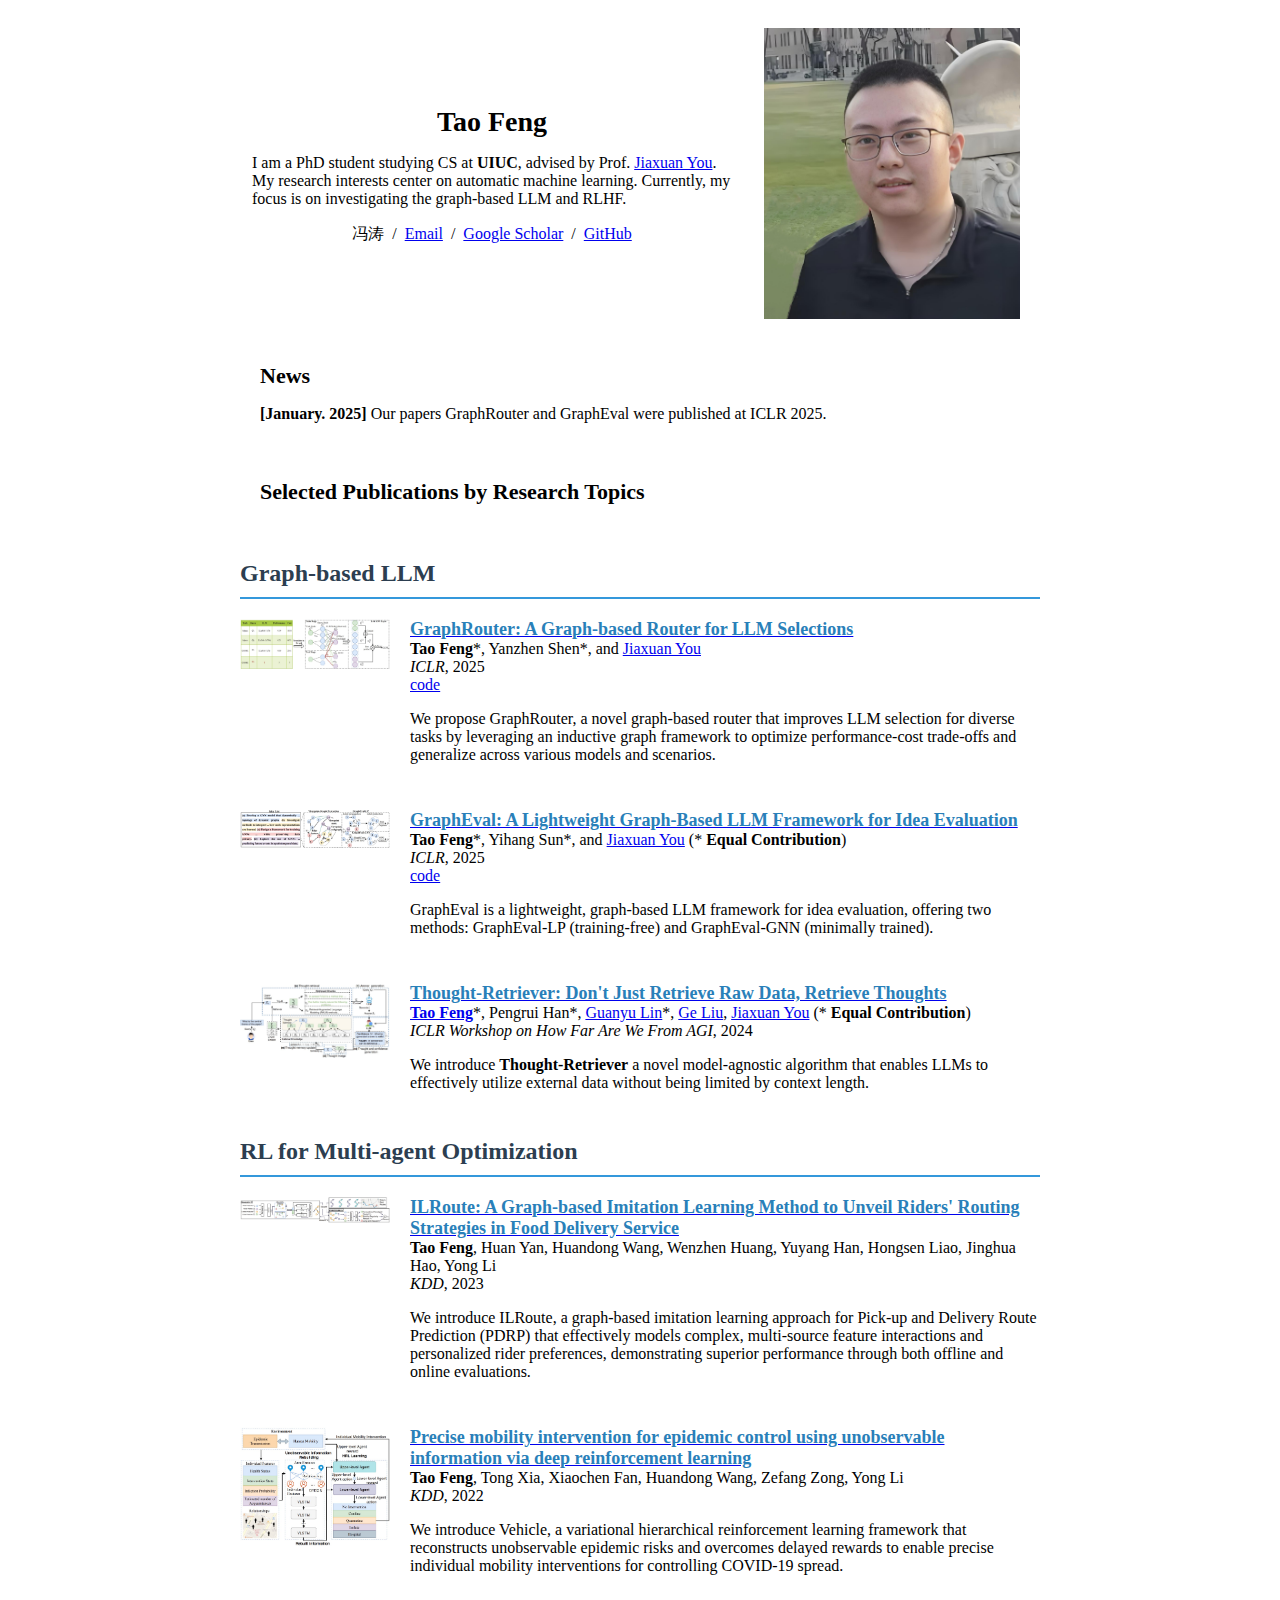
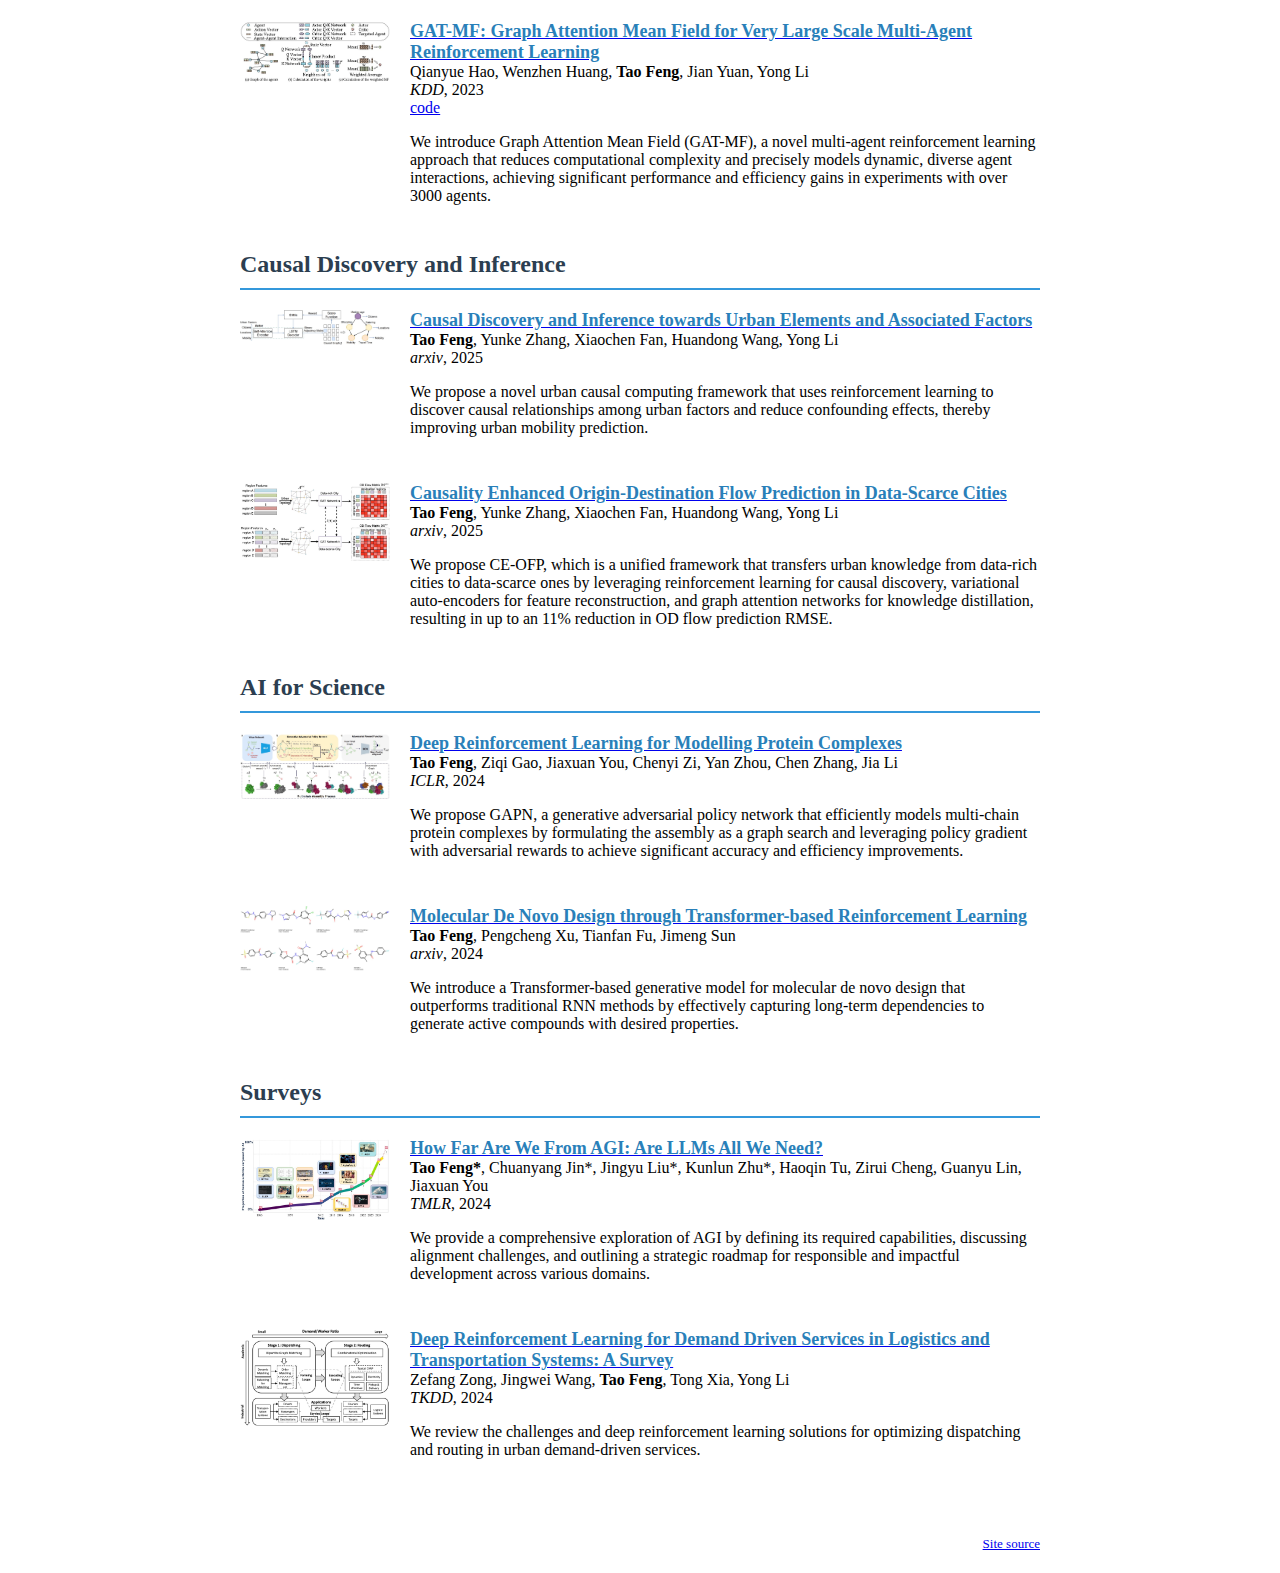
==== commit 5fbc86eb: "Update index.html" ====
--- a/index.html
+++ b/index.html
@@ -96,7 +96,7 @@
                 <name>Tao Feng</name>
               </p>
               <p>
-                I am PhD student studying CS at <strong>UIUC</strong>, advised by Prof. <a href="https://cs.stanford.edu/people/jiaxuan/">Jiaxuan You</a>. My research interests center on automatic machine learning. Currently, my focus is on investigating the graph-based LLM and RLHF.
+                I am a PhD student studying CS at <strong>UIUC</strong>, advised by Prof. <a href="https://cs.stanford.edu/people/jiaxuan/">Jiaxuan You</a>. My research interests center on automatic machine learning. Currently, my focus is on investigating the graph-based LLM and RLHF.
               </p>
               <p style="text-align:center">
                 冯涛 &nbsp/&nbsp
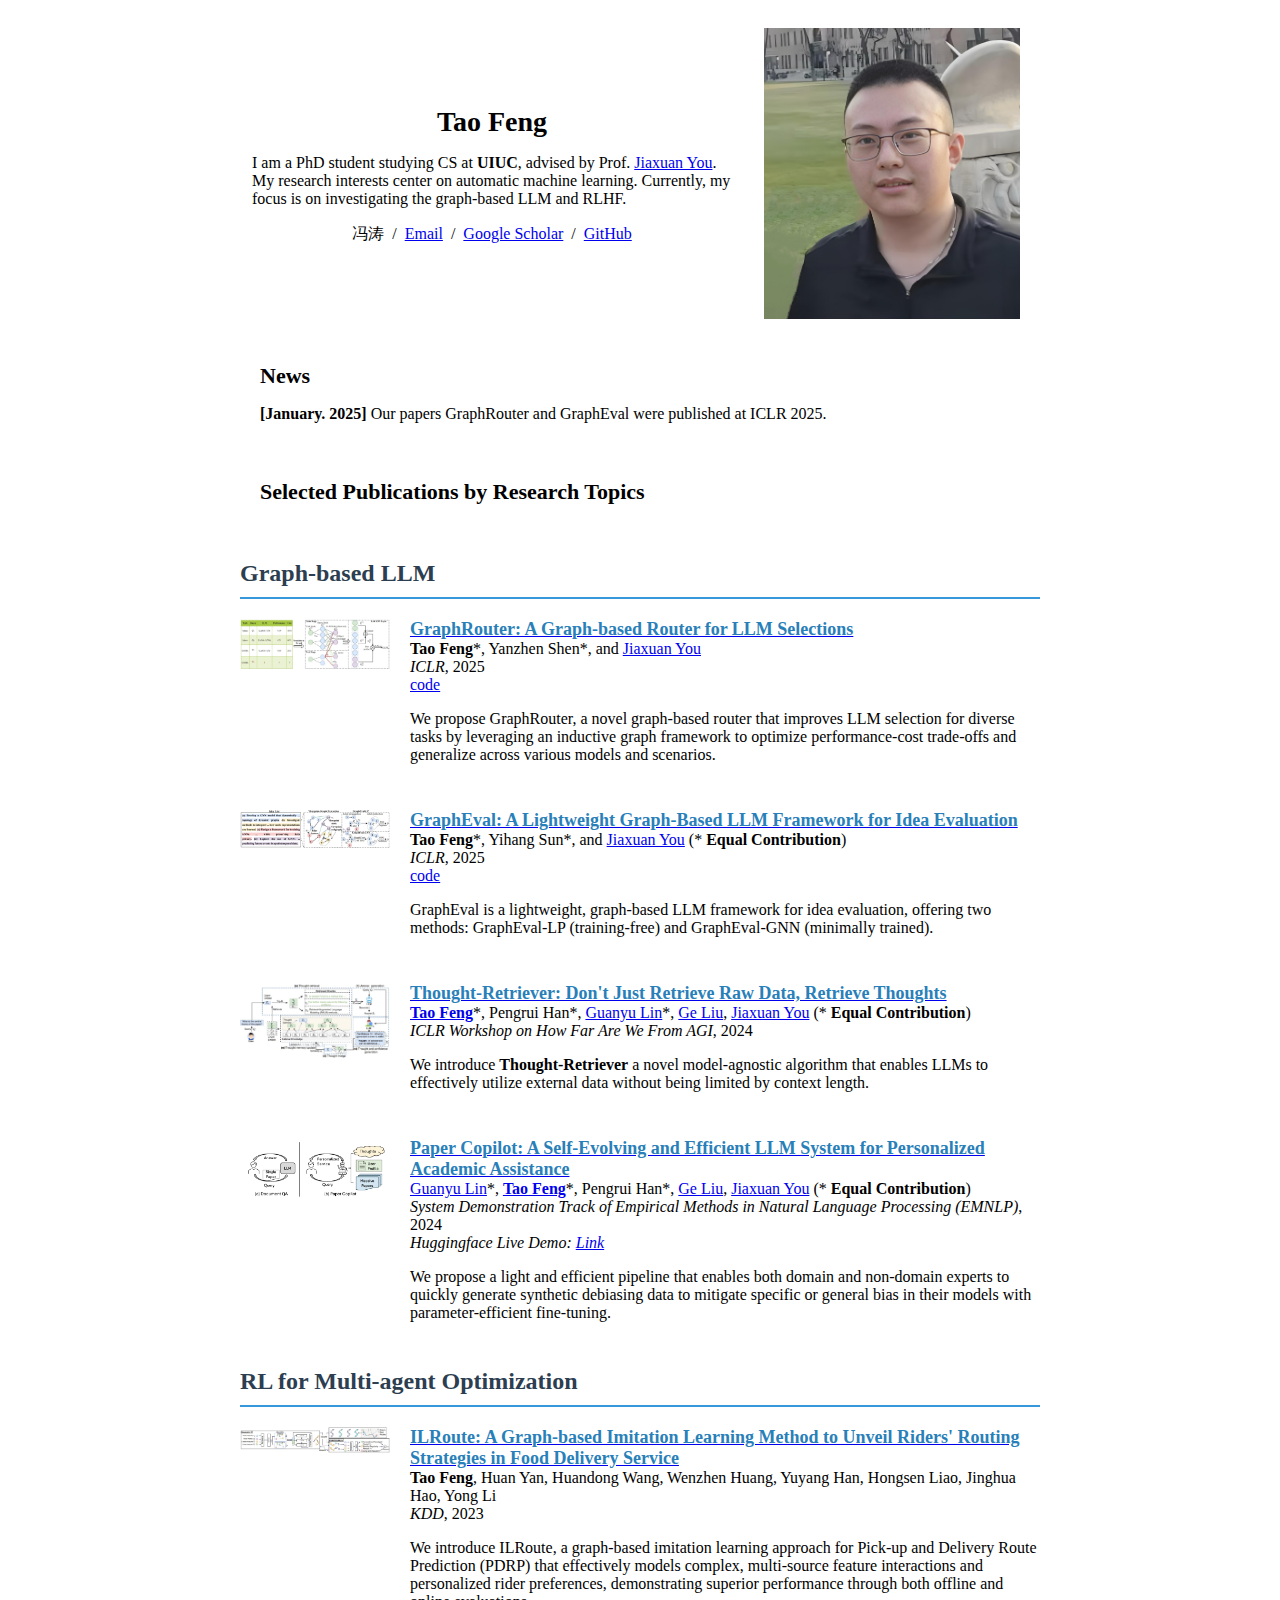
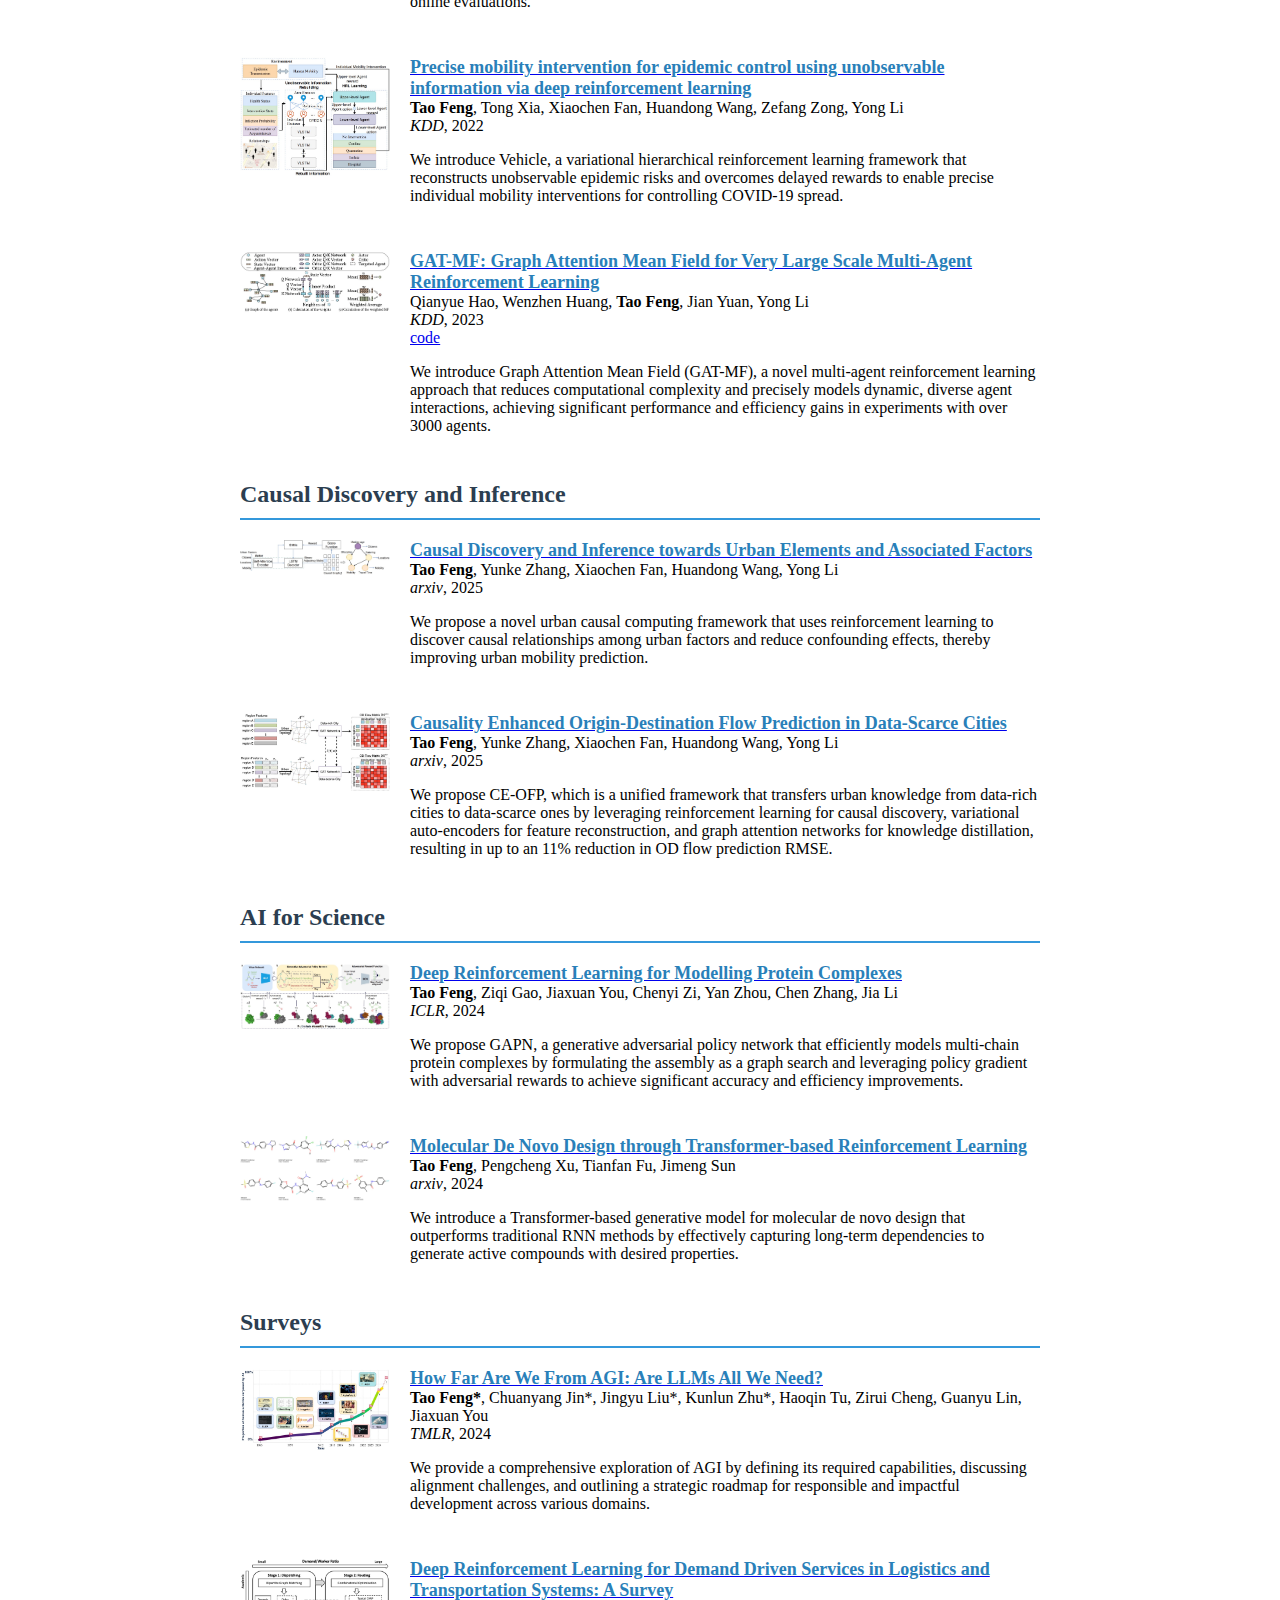
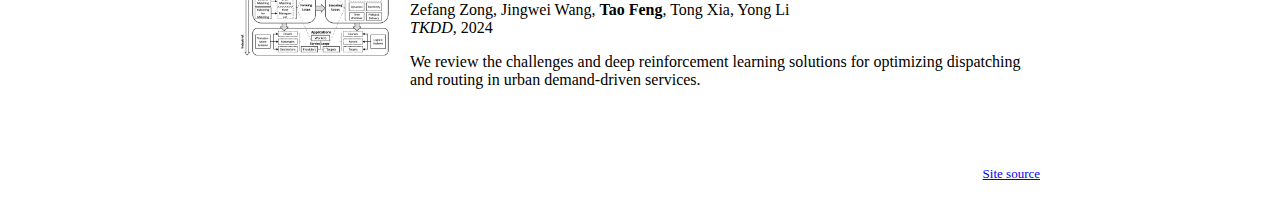
==== commit be21a011: "Update index.html" ====
--- a/index.html
+++ b/index.html
@@ -245,6 +245,45 @@
           </div>
         </div>
 
+        <!-- Paper Copilot Publication to add after Thought-Retriever -->
+<div class="pub-row" onmouseout="papercopilot_stop()" onmouseover="papercopilot_start()">
+  <div class="pub-img">
+    <div class="one">
+      <div class="two" id='papercopilot_image'>
+        <img src='images/papercopilot-2.png' width="150">
+      </div>
+      <img src='images/papercopilot-1.png' width="150">
+    </div>
+    <script type="text/javascript">
+      function papercopilot_start() {
+        document.getElementById('papercopilot_image').style.opacity = "1";
+      }
+      function papercopilot_stop() {
+        document.getElementById('papercopilot_image').style.opacity = "0";
+      }
+      papercopilot_stop()
+    </script>
+  </div>
+  <div class="pub-content">
+    <a target="_blank" href="https://arxiv.org/abs/2409.04593">
+      <papertitle>Paper Copilot: A Self-Evolving and Efficient LLM System for Personalized Academic Assistance</papertitle>
+    </a>
+    <br>
+    <a target="_blank" href="https://macenter.wixsite.com/home/guanyulin">Guanyu Lin</a>*, <a target="_blank" href="https://github.com/ft2023"><strong>Tao Feng</strong></a>*, Pengrui Han*, 
+    <a target="_blank" href="https://www.mit.edu/~geliu/">Ge Liu</a>, 
+    <a target="_blank" href="https://cs.stanford.edu/~jiaxuan/">Jiaxuan You</a> (* <strong>Equal Contribution</strong>)
+    <br>
+    <em>System Demonstration Track of Empirical Methods in Natural Language Processing (EMNLP)</em>, 2024
+    <br>
+    <em>Huggingface Live Demo: <a target="_blank" href="https://huggingface.co/spaces/ulab-ai/ArxivCopilot">Link</a></em>
+    <p>
+      We propose a light and efficient pipeline that enables both domain and non-domain experts to quickly generate synthetic debiasing data to mitigate specific or general bias in their models with parameter-efficient fine-tuning.
+    </p>
+  </div>
+</div>
+
+        
+
         <!-- RL for Multi-agent Optimization -->
         <h2 class="topic-title">RL for Multi-agent Optimization</h2>
         
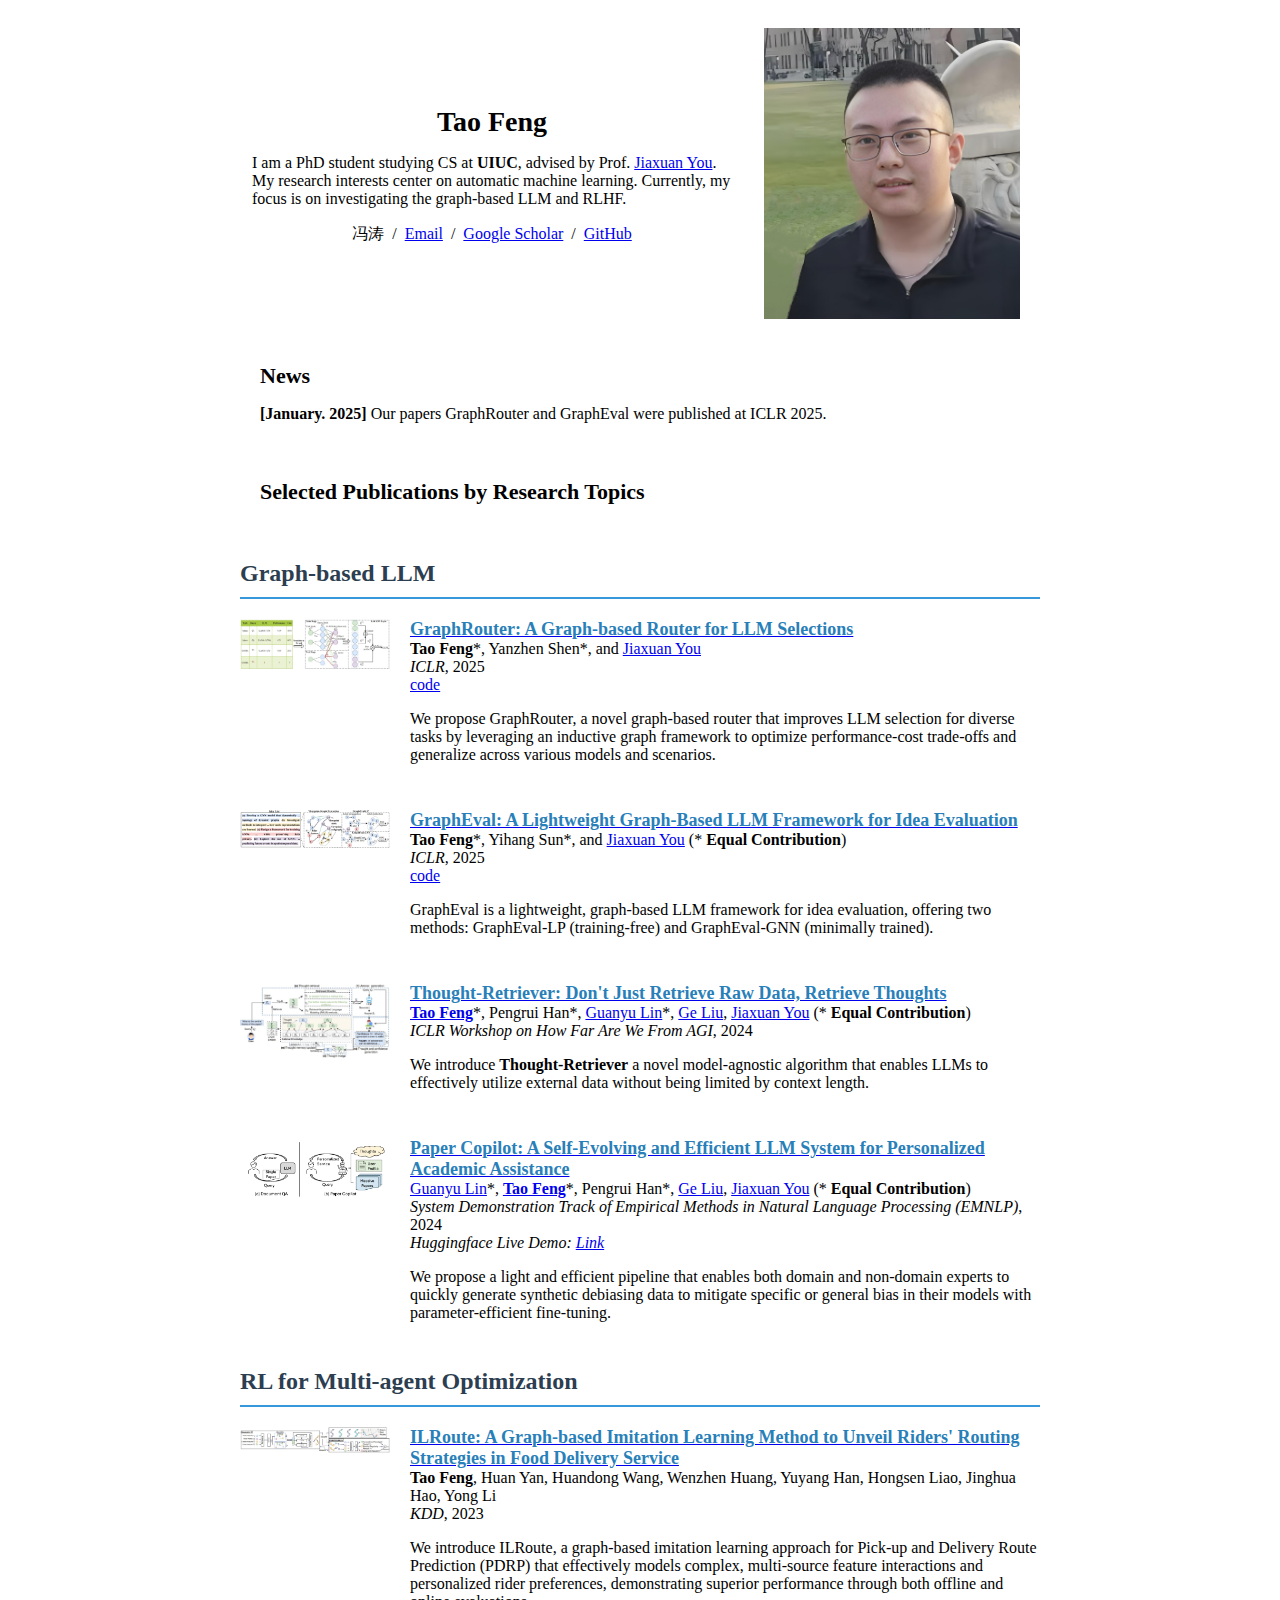
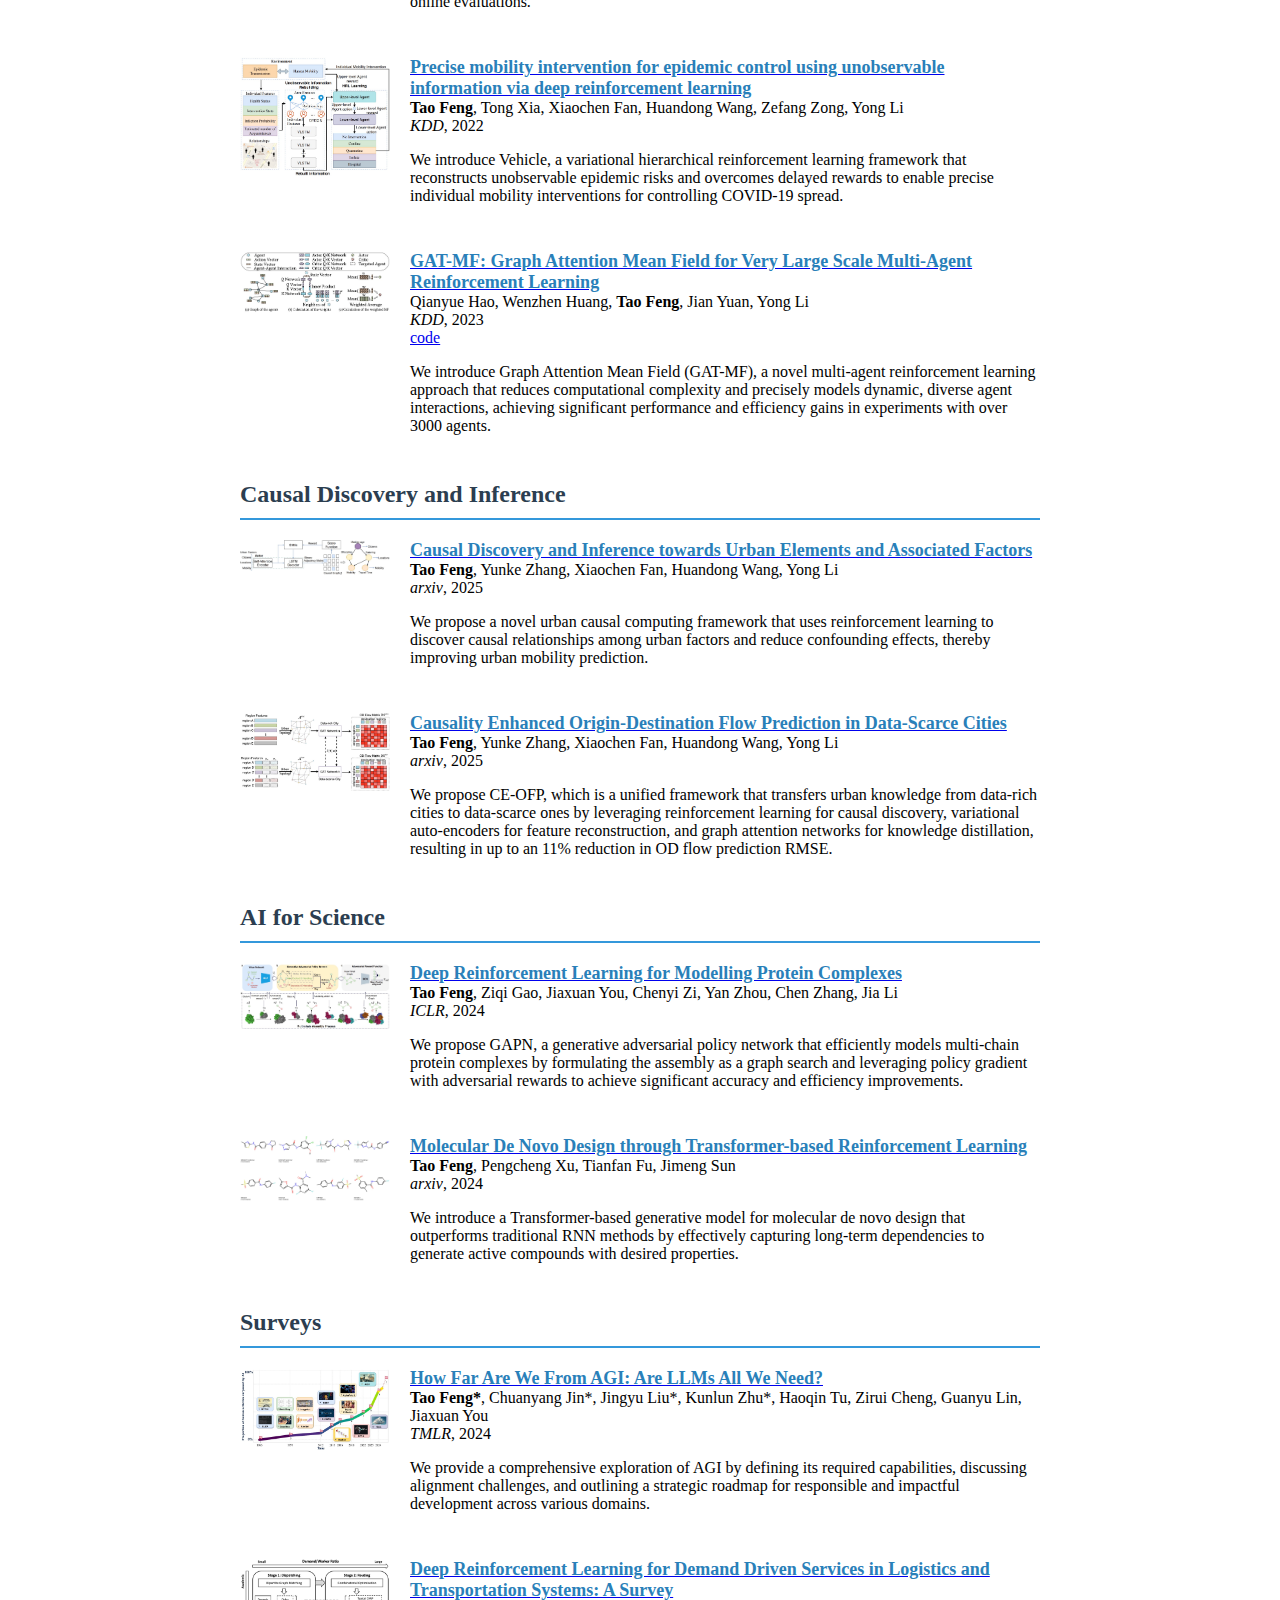
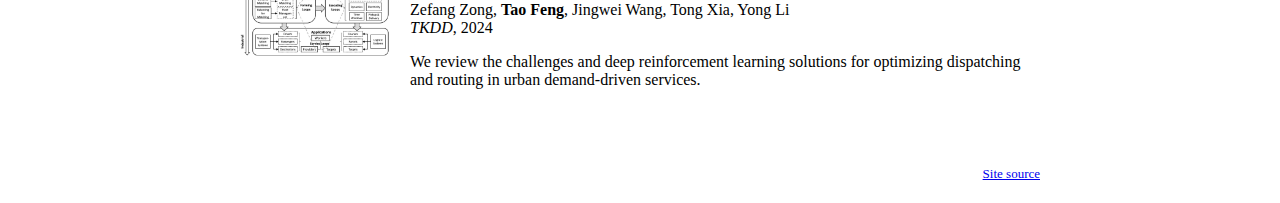
==== commit 261bf375: "Update index.html" ====
--- a/index.html
+++ b/index.html
@@ -19,10 +19,10 @@
   <meta name="author" content="Tao Feng">
   <meta name="viewport" content="width=device-width, initial-scale=1">
 
-  <link rel="logo" sizes="180x180" href="images/logo.png">
-  <link rel="apple-touch-icon" sizes="180x180" href="images/logo.png">
-  <link rel="icon" type="image/png" sizes="32x32" href="images/logo.png">
-  <link rel="icon" type="image/png" sizes="16x16" href="images/logo_1.png">
+  <link rel="logo" sizes="180x180" href="images/logo.jpg">
+  <link rel="apple-touch-icon" sizes="180x180" href="images/logo.jpg">
+  <link rel="icon" type="image/png" sizes="32x32" href="images/logo.jpg">
+  <link rel="icon" type="image/png" sizes="16x16" href="images/logo.jpg">
   <link rel="manifest" href="images/site.webmanifest">
 
   <link rel="stylesheet" type="text/css" href="stylesheet.css">
@@ -602,7 +602,7 @@
               <papertitle>Deep Reinforcement Learning for Demand Driven Services in Logistics and Transportation Systems: A Survey</papertitle>
             </a>
             <br>
-            Zefang Zong, Jingwei Wang, <strong>Tao Feng</strong>, Tong Xia, Yong Li
+            Zefang Zong, <strong>Tao Feng</strong>, Jingwei Wang, Tong Xia, Yong Li
             <br>
             <em>TKDD</em>, 2024
             <br>
